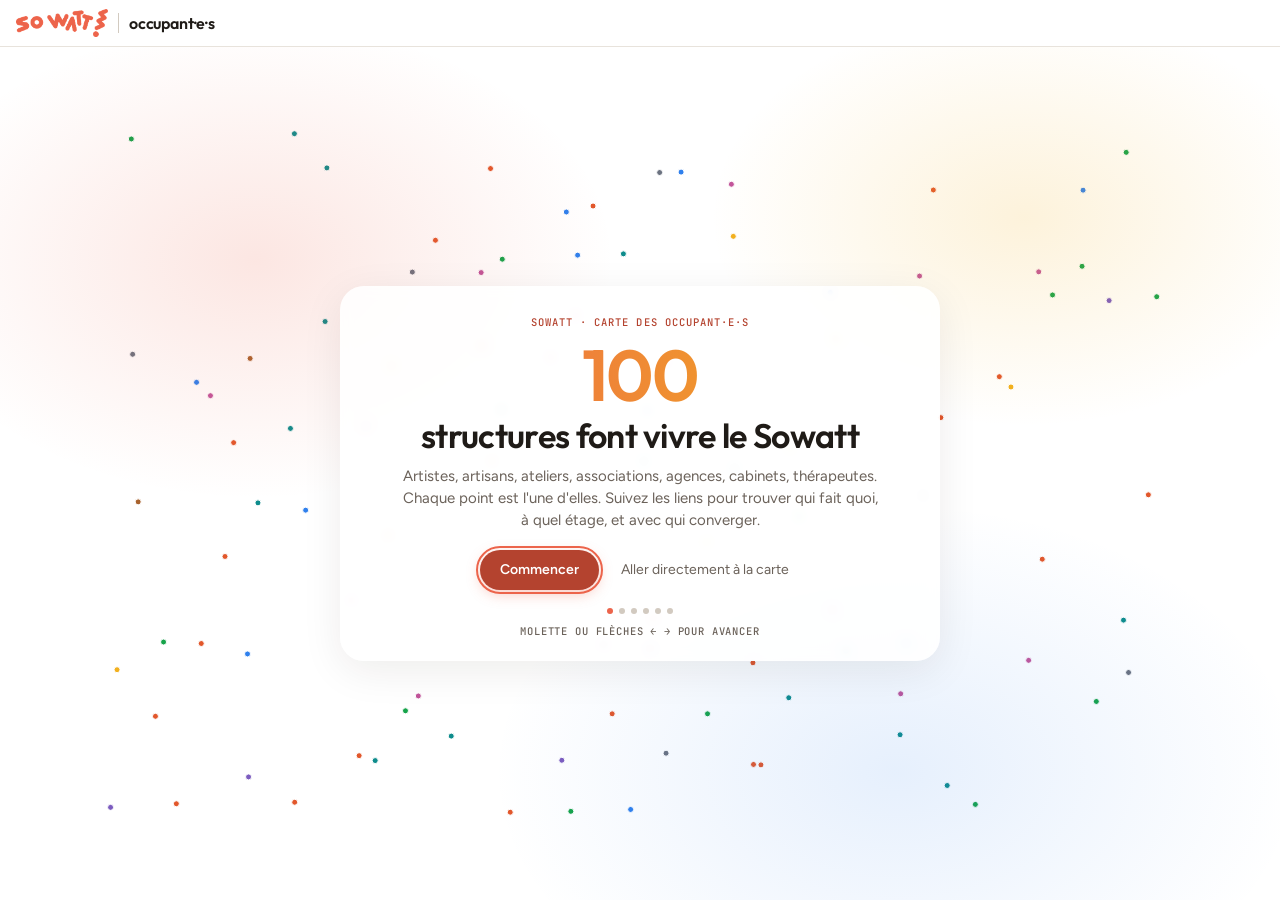
==== docs/index.html @ d5373ad5 "3D : pictos des espaces communs à taille monde, plus petits que les structures (mobile) Co-Authored-" ====
<!doctype html>
<html lang="fr">
<head>
<meta charset="utf-8">
<meta name="viewport" content="width=device-width, initial-scale=1, viewport-fit=cover">
<meta name="description" content="Carte interactive des occupant·e·s du Sowatt, tiers-lieu de Saint-André-lez-Lille : qui est là, où, avec qui, et où converger.">
<meta name="robots" content="noindex">
<link rel="icon" href="[data-uri]" type="image/png">
<link rel="apple-touch-icon" href="[data-uri]">
<meta name="theme-color" content="#EC644B">
<style>html{color-scheme:light}body{margin:0}img{max-width:100%}[hidden]{display:none!important}</style>
<title>Sowatt · carte des occupant·e·s</title>
<meta name="claude:viewport-fit-sides" content="cover">
<link rel="stylesheet" href="https://fonts.googleapis.com/css2?family=Outfit:wght@400;500;600;700&family=Figtree:wght@400;500;600&family=JetBrains+Mono:wght@400;500&display=swap">
<style>
/* Sowatt map — app shell : barre haute / [filtres | canevas | fiche]. Fond blanc, orange Sowatt en accent, une couleur par catégorie. Dérivé du prototype eco-map (Studio CAD). */
:root{
  --bg:#FFFFFF; --surface:#FFFFFF; --surface2:#F5F3EF; --fg:#1F1B17; --muted:#6B625A; --line:#E8E3DC; --line-strong:#D2CAC0;
  --accent:#EC644B; --accent-soft:#FCE9E5; --accent-ink:#B4432F; --dim:#B0A79D;
  --c-ART:#E2572B; --c-ATELIER:#F2B01E; --c-ARTISANAT:#C2559B; --c-ASSO:#16A34A; --c-COM:#2F80ED; --c-SERV:#0E8C8C; --c-BIENETRE:#7C5CBF; --c-BAT:#6B7280; --c-RESTO:#A8622D;
  --font-ui:"Figtree",system-ui,-apple-system,"Segoe UI",sans-serif;
  --font-display:"Outfit","Figtree",system-ui,sans-serif;
  --font-data:"JetBrains Mono",ui-monospace,SFMono-Regular,Menlo,monospace;
  --radius:14px;
}
:root, :root[data-theme="dark"]{ color-scheme:light }
html,body{height:100%}
body{margin:0;background:var(--bg);color:var(--fg);font:14px/1.45 var(--font-ui);display:flex;flex-direction:column;overflow:hidden;touch-action:manipulation}
*{box-sizing:border-box}
button,input,select{font:inherit;color:inherit}
a{color:var(--accent-ink)}
:focus-visible{outline:2px solid var(--accent);outline-offset:2px}

header.top{display:grid;grid-template-columns:1fr auto 1fr;align-items:center;gap:14px;padding-block:9px;
  padding-left:max(16px,env(safe-area-inset-left,0px));padding-right:max(16px,env(safe-area-inset-right,0px));
  border-bottom:1px solid var(--line);background:var(--surface)}
.brand{display:flex;align-items:baseline;gap:10px;min-width:0}
.brand h1{font:600 17px var(--font-display);margin:0;letter-spacing:-.01em;white-space:nowrap;display:flex;align-items:center;gap:8px}
.brand-btn{all:unset;cursor:pointer;font:inherit;color:inherit}
.brand-btn:hover{color:var(--accent)}
.brand-btn{display:inline-flex;align-items:center;gap:10px}
.brand-logo{height:28px;width:auto;display:block}
.brand-sub{font:600 16px var(--font-display);letter-spacing:-.01em;color:var(--fg);padding-left:10px;border-left:1px solid var(--line-strong);line-height:20px}
.brand-btn:hover .brand-sub{color:var(--accent)}
.brand .tag{font:500 10.5px var(--font-data);letter-spacing:.08em;text-transform:uppercase;color:var(--muted);border:1px solid var(--line-strong);border-radius:4px;padding:2px 6px}
.controls{display:flex;align-items:center;gap:8px;margin-left:auto;justify-self:end;min-width:0}
.view-seg{justify-self:center}
.icon-btn{width:34px;height:34px;border-radius:50%;border:0;background:var(--surface2);display:inline-flex;align-items:center;justify-content:center;cursor:pointer;flex:none}
.icon-btn svg{width:16px;height:16px;stroke:var(--fg);fill:none;stroke-width:2}
.search-toggle{display:none}
.search{position:relative}
.pop-anchor{position:relative}
.popover{position:absolute;right:0;top:calc(100% + 8px);width:340px;max-width:calc(100vw - 24px);z-index:20;background:var(--surface);border:1px solid var(--line);border-radius:14px;box-shadow:0 12px 40px rgba(40,25,15,.14);padding:14px;display:grid;gap:12px;font-size:12.5px}
.popover[hidden]{display:none}
.popover p{margin:0 0 6px}
.eyebrow{font:500 10.5px var(--font-data);letter-spacing:.08em;text-transform:uppercase;color:var(--muted);margin-bottom:6px}
.desc.clamp{display:-webkit-box;-webkit-line-clamp:4;-webkit-box-orient:vertical;overflow:hidden}
.readmore{background:none;border:0;color:var(--accent-ink);cursor:pointer;padding:0;font-weight:600;font-size:12.5px;margin:-6px 0 4px}
.legend-pill{position:absolute;left:12px;bottom:12px;background:var(--surface);border:1px solid var(--line-strong);border-radius:999px;padding:6px 12px 6px 9px;font-size:12px;cursor:pointer;display:flex;align-items:center;gap:6px;z-index:3}
.legend-pill .dots{display:inline-flex;gap:2px}
.legend-pill .dots i{width:7px;height:7px;border-radius:50%}
.legend[hidden],.legend-pill[hidden]{display:none}
.legend .lclose{float:right;background:none;border:0;cursor:pointer;color:var(--muted);font-size:16px;line-height:1;padding:0 2px;margin:-2px -4px 0 8px}
.mobile-bar{display:none}
.hint .vsel{display:inline-flex;align-items:center;gap:6px;font-weight:500;order:-1;padding-right:8px;margin-right:2px;border-right:1px solid var(--line)}
.hint select{font:inherit;font-weight:600;color:var(--fg);border:0;background:var(--surface2);border-radius:999px;padding:3px 8px;cursor:pointer}
.hint .crumb.zero{border-color:var(--accent);color:var(--fg)}
.search input{width:230px;max-width:50vw;padding:7px 10px 7px 30px;border:1px solid transparent;border-radius:999px;background:var(--surface2)}
.search svg{position:absolute;left:9px;top:50%;transform:translateY(-50%);width:14px;height:14px;stroke:var(--muted);fill:none;stroke-width:2}
.seg{display:inline-flex;background:var(--surface2);border-radius:999px;padding:3px;gap:2px}
.seg button{background:transparent;border:0;padding:5px 12px;cursor:pointer;color:var(--muted);border-radius:999px;white-space:nowrap}
.seg button[aria-pressed="true"]{background:var(--surface);color:var(--fg);font-weight:600;box-shadow:0 1px 2px rgba(0,0,0,.08)}
.btn{background:var(--surface);border:1px solid var(--line-strong);border-radius:999px;padding:7px 12px;cursor:pointer}
.btn[aria-pressed="true"]{background:var(--accent-soft);border-color:var(--accent)}

main{flex:1;display:grid;grid-template-columns:minmax(320px,40fr) 60fr;min-height:0;position:relative}
.brand{align-items:center}
.burger{all:unset;box-sizing:border-box;position:relative;display:inline-flex;align-items:center;justify-content:center;width:34px;height:34px;border-radius:9px;cursor:pointer;color:var(--fg);flex:none}
.burger:hover,.burger[aria-expanded="true"]{background:var(--surface2)}
.burger:focus-visible{outline:2px solid var(--accent);outline-offset:2px}
.burger svg{width:20px;height:20px;stroke:currentColor;stroke-width:1.8;stroke-linecap:round;fill:none}
.burger .bcnt{position:absolute;top:2px;right:1px;min-width:15px;height:15px;padding:0 3px;box-sizing:border-box;border-radius:8px;background:var(--accent);color:#fff;font:600 9.5px/15px var(--font-data);text-align:center}
@media (min-width:981px){
  aside.detail{grid-column:1;grid-row:1} .canvas{grid-column:2;grid-row:1}
  aside.filters{position:absolute;top:0;bottom:0;left:0;z-index:8;width:min(300px,30vw);box-shadow:12px 0 40px rgba(40,25,15,.16)}
  aside.filters[hidden]{display:none}
  aside.filters .sheet-close{display:inline-flex;position:absolute;top:8px;right:8px}
  aside.filters .status{padding-right:34px}
}
aside{background:var(--surface);min-width:0;overflow:auto}
aside.filters{border-right:1px solid var(--line);padding:12px 14px 20px;padding-left:max(16px,env(safe-area-inset-left,0px))}
.sheet-close{display:none}
aside.detail{border-right:1px solid var(--line);padding:16px 18px}
.canvas{position:relative;min-width:0;min-height:0;background:var(--bg);overflow:hidden}
svg.map{width:100%;height:100%;display:block;cursor:grab;touch-action:none}
svg.map:active{cursor:grabbing}
canvas.gl{position:absolute;inset:0;width:100%;height:100%;display:block;touch-action:none;cursor:grab}
canvas.gl:active{cursor:grabbing}
body:not(.lieu) canvas.gl{display:none}
body.lieu svg.map{visibility:hidden}

.fgroup{border-top:1px solid var(--line);margin:0}
.fgroup:first-child{border-top:0}
.fgroup summary{list-style:none;display:flex;align-items:center;gap:7px;padding:9px 0;cursor:pointer;user-select:none;
  font:500 10.5px var(--font-data);letter-spacing:.08em;text-transform:uppercase;color:var(--muted);border-radius:6px}
.fgroup summary::-webkit-details-marker{display:none}
.fgroup summary:hover{color:var(--fg)}
.fgroup summary .lbl{flex:1;min-width:0;overflow:hidden;text-overflow:ellipsis;white-space:nowrap}
.fgroup summary .cnt{font:600 10px var(--font-data);letter-spacing:0;color:#fff;background:var(--accent);border-radius:999px;min-width:16px;height:16px;padding:0 5px;display:inline-flex;align-items:center;justify-content:center}
.fgroup summary .gclear{background:none;border:0;color:var(--accent-ink);cursor:pointer;padding:0 2px;font:500 11px var(--font-ui);text-transform:none;letter-spacing:0}
.fgroup summary .chev{width:12px;height:12px;flex:none;stroke:currentColor;fill:none;stroke-width:2;stroke-linecap:round;stroke-linejoin:round;transition:transform .15s}
.fgroup[open] summary .chev{transform:rotate(180deg)}
.fgroup[open] summary{color:var(--fg)}
.fgroup .chips{padding:0 0 11px}
.chips{display:flex;flex-wrap:wrap;gap:4px}
.chip{display:inline-flex;align-items:center;gap:6px;border:0;background:var(--surface2);border-radius:999px;padding:4px 9px 4px 8px;cursor:pointer;font-size:12px;line-height:1.25;color:var(--fg);max-width:100%;text-align:left}
.chip:hover{background:color-mix(in srgb,var(--surface2) 55%,var(--line))}
.chip .n{font:500 10.5px var(--font-data);color:var(--muted)}
.chip .sw{width:9px;height:9px;border-radius:50%;flex:none}
.chip[aria-pressed="true"]{background:var(--accent-soft);color:var(--accent-ink);box-shadow:inset 0 0 0 1px color-mix(in srgb,var(--accent) 45%,transparent);font-weight:600}
.chip[aria-pressed="true"] .n{color:var(--accent-ink);opacity:.75}
.chip.more{background:transparent;color:var(--accent-ink);font-weight:600;padding-left:6px;box-shadow:inset 0 0 0 1px var(--line)}
.status{font:500 11.5px var(--font-data);color:var(--muted);margin-bottom:6px;display:flex;justify-content:space-between;align-items:center;gap:8px;min-height:26px}
.status b{color:var(--fg)}
.status:not(.filtered) .st-shown{display:none}
.status.filtered .st-suffix{display:none}
.status:not(.filtered) #countAll{color:var(--fg);font-weight:600}
.status .reset{display:none;background:none;border:0;color:var(--accent-ink);cursor:pointer;padding:3px 8px;border-radius:999px;font:600 12px var(--font-ui)}
.status.filtered .reset{display:inline-block}

.legend{position:absolute;left:12px;bottom:12px;background:var(--surface);border:1px solid var(--line);border-radius:var(--radius);padding:10px 12px;font-size:12px;max-width:270px;z-index:3}
.legend h4{margin:0 0 6px;font:500 10.5px var(--font-data);letter-spacing:.08em;text-transform:uppercase;color:var(--muted)}
.legend ul{list-style:none;margin:0;padding:0;display:grid;gap:3px}
.legend li{display:flex;align-items:center;gap:7px}
.legend .sw{width:10px;height:10px;border-radius:50%}
.legend p{margin:8px 0 0;color:var(--muted);font-size:11.5px}
.hint{position:absolute;top:12px;left:12px;right:12px;display:flex;gap:8px;align-items:center;flex-wrap:wrap;pointer-events:none;z-index:3}
.hint .crumb{pointer-events:auto;background:var(--surface);border:1px solid var(--line);border-radius:8px;padding:6px 10px;font-size:12.5px;display:flex;gap:6px 8px;align-items:center;flex-wrap:wrap}
.hint .crumb button{background:none;border:0;color:var(--accent-ink);cursor:pointer;padding:0;font-weight:600}
.hint .crumb button[aria-pressed="true"]{text-decoration:underline;text-underline-offset:3px}
.zoomctl{position:absolute;right:12px;bottom:12px;display:flex;flex-direction:column;gap:4px;z-index:3}
.zoomctl button{width:32px;height:32px;border:1px solid var(--line-strong);background:var(--surface);border-radius:8px;cursor:pointer;font-size:16px;line-height:1}
.tooltip{position:absolute;pointer-events:none;background:var(--fg);color:var(--bg);padding:5px 9px;border-radius:6px;font-size:12px;white-space:nowrap;transform:translate(-50%,calc(-100% - 10px));opacity:0;transition:opacity .1s;z-index:4}
.tooltip .sub{opacity:.7;font-size:11px}
.tooltip .row{display:flex;align-items:center;gap:6px}

/* marques SVG */
.node,.link,.group-circle{vector-effect:non-scaling-stroke}
.group-circle{fill:var(--surface2);stroke:var(--surface2);stroke-width:1.2;cursor:pointer;transition:stroke .15s}
.group-circle:hover,.group-circle.focus{stroke:var(--accent);stroke-width:1.8}
.group-circle.conv{fill:var(--surface);stroke:var(--line-strong)}
.group-circle.fam{fill:var(--surface2);stroke:var(--surface2)}
.group-label{font:600 13px var(--font-display);fill:var(--fg);text-anchor:middle;pointer-events:none;paint-order:stroke;stroke:var(--bg);stroke-width:4px;stroke-linejoin:round}
.group-label.conv{font:500 10px var(--font-ui);fill:var(--muted)}
.group-label tspan.n{font:500 11px var(--font-data);fill:var(--muted)}
.nback{fill:#fff;pointer-events:none}
.nlogo{clip-path:circle(50%);cursor:pointer}
.halo{fill:none;stroke:var(--accent);stroke-width:1.5;opacity:.7;pointer-events:none;vector-effect:non-scaling-stroke}
@keyframes bloom{from{r:calc(4px * var(--ik,1));opacity:.9}to{r:calc(22px * var(--ik,1));opacity:0}}
.halo.pulse{animation:bloom 1.8s ease-out infinite}
@media (prefers-reduced-motion: reduce){ .halo.pulse{animation:none;opacity:.5} }
.node{stroke:var(--surface);stroke-width:1;cursor:pointer;transition:opacity .2s}
.node.off{opacity:.12}
.node.sel{stroke:var(--fg);stroke-width:2}
.acu-ring{fill:none;stroke:var(--accent);stroke-width:1.2;stroke-dasharray:2 2;pointer-events:none;vector-effect:non-scaling-stroke;opacity:.9}
.node-label{font:500 10px var(--font-ui);fill:var(--fg);pointer-events:none;paint-order:stroke;stroke:var(--bg);stroke-width:3px;stroke-linejoin:round}
.link{stroke:var(--accent);fill:none;stroke-linecap:round;opacity:.55}
.link.aff{stroke:var(--dim);stroke-dasharray:3 4;opacity:.5}
.link.decl{stroke:var(--fg);opacity:.6}

/* fiche */
.detail .empty{color:var(--muted)}
.detail .empty h2{font-size:15px;margin:0 0 8px;color:var(--fg)}
.detail .empty ol{padding-left:18px;margin:8px 0;display:grid;gap:6px}
.detail h2{font:600 17px/1.25 var(--font-display);margin:0 0 8px;text-wrap:balance}
.pill{display:inline-flex;align-items:center;gap:6px;font-size:12px;border-radius:999px;padding:3px 9px;background:var(--surface2)}
.pill .sw{width:9px;height:9px;border-radius:50%}
.pill.acu{background:var(--accent-soft);color:var(--accent-ink);font-weight:600}
.meta{display:grid;gap:12px;margin:14px 0}
.meta dt{font:500 10.5px var(--font-data);letter-spacing:.08em;text-transform:uppercase;color:var(--muted);margin-bottom:4px}
.meta dd{margin:0}
.desc{color:var(--fg);font-size:13.5px;max-width:62ch}
.rel{list-style:none;padding:0;margin:0;display:grid;gap:4px}
.rel li{min-width:0}
.rel li button{width:100%;min-width:0;text-align:left;background:transparent;border:1px solid var(--line);border-radius:8px;padding:7px 9px;cursor:pointer;display:flex;gap:8px;align-items:center}
.rel li button:hover{border-color:var(--accent)}
.rel li button .nm{min-width:0;overflow:hidden;text-overflow:ellipsis;white-space:nowrap}
.rel .why{margin-left:auto;font:500 10.5px var(--font-data);color:var(--muted);white-space:nowrap}
.rel.aff li button{opacity:.75}
.close{float:right;background:none;border:0;cursor:pointer;color:var(--muted);font-size:18px;line-height:1;padding:2px 6px}
.dhead .dhead-row{display:flex;gap:14px;align-items:flex-start;margin-top:4px}
.dhead h2{margin-top:8px}
.dhead .dhead-title{margin:4px 0 10px}
.btn-lieu{display:inline-flex;align-items:center;gap:6px;background:var(--accent-ink);color:#fff;border-color:transparent;font-weight:600;font-size:12.5px;padding:7px 13px;vertical-align:middle}
.btn-lieu:hover{filter:brightness(1.08)}
.dhead .btn-lieu{margin:0 0 6px}
body.lieu .btn-lieu{background:var(--surface);color:var(--fg);border-color:var(--line-strong)}
.lg{width:28px;height:28px;border-radius:7px;object-fit:contain;background:#fff;border:1px solid var(--line);flex:none;padding:2px;box-sizing:border-box}
.lg-dot{width:28px;height:28px;border-radius:7px;border:0;padding:0;opacity:.85}
.lg-ico{display:inline-flex;align-items:center;justify-content:center;font-size:17px;background:var(--surface2);border-color:transparent}
.lg.big.lg-ico{font-size:34px}
.lnk{background:none;border:0;padding:0;color:var(--accent-ink);font-weight:600;cursor:pointer;font-size:inherit}
.lg.big{width:64px;height:64px;border-radius:14px;padding:5px}
.lg.tip{width:22px;height:22px;border-radius:5px;padding:1px;vertical-align:middle;margin-right:6px}
.rel li button .lg{width:24px;height:24px;border-radius:6px}
.ksec{margin-top:16px}
.ksec dt{font:500 10.5px var(--font-data);letter-spacing:.08em;text-transform:uppercase;color:var(--muted);margin-bottom:6px}
.ksec dt .n{font-weight:400;text-transform:none;letter-spacing:0}
.kempty{font-size:12px;color:var(--muted);border:1px dashed var(--line-strong);border-radius:8px;padding:8px 10px;margin:0}
.reslist{list-style:none;margin:0;padding:0;display:grid;gap:8px}
.rescard{border:1px solid var(--line);border-left:3px solid var(--accent);border-radius:10px;padding:9px 11px;background:var(--surface)}
.rescard .rt{display:flex;gap:6px;align-items:center;font:500 10.5px var(--font-data);letter-spacing:.06em;text-transform:uppercase;color:var(--muted)}
.rescard .ri{color:var(--accent);font-size:12px}
.rescard .rtitle{font-weight:600;font-size:13px;margin:3px 0 4px;cursor:pointer;line-height:1.3}
.rescard .rtitle:hover{color:var(--accent-ink)}
.rescard .rsum{margin:0 0 8px;font-size:12.5px;color:var(--fg)}
.rescard .rpot{margin:0 0 8px;font-size:12.5px;color:var(--fg);background:var(--accent-soft);border-radius:8px;padding:7px 9px}
.rescard .rpot b{color:var(--accent-ink)}
.rescard .rorgs{display:flex;flex-wrap:wrap;gap:4px}
.rescard .rorgs .chip{font-size:11.5px;padding:2px 8px 2px 3px}
.rescard .rorgs .chip .lg{width:18px;height:18px;border-radius:4px;margin-right:4px;padding:1px}
.contact{font-size:12.5px;display:grid;gap:3px;margin:8px 0 0}
.contact a{word-break:break-all}
.rescard .rstep{margin:0 0 8px;font-size:12.5px;color:var(--fg);border-left:3px solid var(--accent);padding:2px 0 2px 9px}
.rescard .rstep b{color:var(--accent-ink)}
.rescard .rev{margin:0 0 8px;font-size:11.5px;color:var(--muted)}
.offer{margin:10px 0 0;font-size:13px}
.offer dt{font:500 10.5px var(--font-data);letter-spacing:.08em;text-transform:uppercase;color:var(--muted);margin:0 0 4px}
.offer p{margin:0 0 4px;max-width:62ch}
.offer .fmt{font-size:12.5px;color:var(--muted)}
ul.agenda{list-style:none;margin:0;padding:0;display:grid;gap:6px}
ul.agenda li{display:grid;grid-template-columns:minmax(64px,auto) 1fr;gap:10px;font-size:12.5px;align-items:baseline}
ul.agenda .adate{font:500 11.5px var(--font-data);color:var(--accent-ink);white-space:nowrap}
ul.agenda .al{color:var(--muted)}
ul.agenda .aorg{background:none;border:0;padding:0;color:var(--accent-ink);cursor:pointer;font:inherit;text-decoration:underline;text-underline-offset:2px}
.contact .soc a{text-transform:capitalize}
.alerte{font-size:11.5px;color:var(--muted);border:1px dashed var(--line,#ccc);border-radius:8px;padding:6px 9px;margin:10px 0 0}

.acu-note{font-size:12.5px;background:var(--accent-soft);border-radius:8px;padding:8px 10px;margin:8px 0}
.acu-list li button .rank{font:600 11px var(--font-data);color:var(--accent-ink);min-width:18px}
.toggle-filters{display:none}
.floorbar{display:flex;gap:4px;flex-wrap:wrap}

@media (max-width:980px){
  .burger{display:none}
  header.top{display:flex;gap:8px;flex-wrap:nowrap}
  .brand{flex:1;min-width:0}
  .brand .tag{display:none}
  .controls{flex:none}
  .search-toggle{display:inline-flex}
  .search{width:0;overflow:hidden;transition:width .2s}
  .search input{width:100%;max-width:none;padding-left:30px}
  header.top.search-open .search{width:auto;flex:1;min-width:0}
  header.top.search-open .brand{display:none}
  header.top.search-open .controls{flex:1;min-width:0;display:flex;align-items:center;gap:8px}
  header.top.search-open .help-btn, header.top.search-open .pop-anchor{display:none}
  header.top.search-open .search-toggle{order:2;width:auto;padding:0 10px;border-radius:999px;font-size:13px;font-weight:600;color:var(--accent-ink)}
  header.top.search-open .search-toggle svg{display:none}
  header.top.search-open .search-toggle::after{content:'Fermer'}
  .mobile-bar{display:flex;position:absolute;left:12px;right:12px;bottom:max(12px,env(safe-area-inset-bottom,0px));gap:8px;align-items:center;justify-content:center;z-index:5;pointer-events:none}
  .mobile-bar>*{pointer-events:auto}
  .mobile-bar .toggle-filters{box-shadow:0 4px 14px rgba(40,25,15,.12);background:var(--surface);flex:none}
  .mobile-bar .toggle-infos{display:inline-flex;align-items:center;gap:5px;box-shadow:0 4px 14px rgba(40,25,15,.12);background:var(--surface);flex:none;padding:7px 10px}
  .mobile-bar .toggle-infos svg{width:15px;height:15px;stroke:currentColor;stroke-width:1.8;stroke-linecap:round;fill:none}
  .mobile-bar .toggle-infos[aria-pressed="true"]{background:var(--accent-soft);border-color:var(--accent)}
  .mobile-bar .seg{min-width:0;overflow-x:auto;scrollbar-width:none}
  .hint .crumb .sub{display:none}
  .mobile-bar .seg{box-shadow:0 4px 14px rgba(40,25,15,.12);background:var(--surface);border:1px solid var(--line)}
  .zoomctl{bottom:calc(max(12px,env(safe-area-inset-bottom,0px)) + 48px)}
  main{grid-template-columns:1fr;grid-template-rows:1fr}
  aside.filters{position:absolute;top:0;bottom:0;left:0;z-index:6;width:min(320px,88vw);border-right:1px solid var(--line);box-shadow:12px 0 40px rgba(40,25,15,.14);padding-top:10px;padding-right:14px;grid-row:1/-1}
  aside.filters[hidden]{display:none}
  .toggle-filters{display:inline-block}
  .sheet-close{display:flex;position:absolute;top:8px;right:8px;width:30px;height:30px;align-items:center;justify-content:center;z-index:2;background:var(--surface2);border:0;border-radius:50%;cursor:pointer;color:var(--muted);font-size:18px;line-height:1}
  .filters .status{padding-right:36px}
  aside.detail{position:absolute;left:0;right:0;bottom:0;z-index:7;max-height:60vh;overflow:auto;border-left:0;border-top:1px solid var(--line);border-radius:18px 18px 0 0;box-shadow:0 -10px 40px rgba(40,25,15,.14);padding:22px 16px 20px;padding-bottom:max(20px,env(safe-area-inset-bottom,0px))}
  aside.detail::before{content:"";position:sticky;top:-22px;display:block;width:36px;height:4px;border-radius:2px;background:var(--line-strong);margin:-12px auto 10px}
  aside.detail[hidden]{display:none}
  aside.detail .close{display:none}
  body.detail-full aside.detail{top:0;max-height:none;padding-top:0;border-radius:0;border-top:0;box-shadow:none}
  body.detail-full main::after{content:"";position:absolute;inset:0;background:var(--bg);z-index:6}
  body.detail-full aside.detail::before{display:none}
  body.detail-full #closeDetailSheet{position:fixed;top:calc(var(--header-h,58px) + 8px);right:12px;z-index:9;width:36px;height:36px;box-shadow:0 2px 8px rgba(40,25,15,.12)}
  body.detail-full aside.detail:has(.dhead) #closeDetailSheet{display:none}
  body:has(header.top.search-open) #closeDetailSheet{display:none}
  body.detail-full aside.detail .home{padding-top:6px}
  body.detail-full aside.detail .dhead{position:sticky;top:0;z-index:4;background:var(--surface);margin:0 -16px 10px;padding:14px 16px 10px;border-bottom:1px solid var(--line)}
  body.detail-full aside.detail .dhead .close{display:flex;position:absolute;top:10px;right:12px;width:36px;height:36px;align-items:center;justify-content:center;background:var(--surface2);border-radius:50%;font-size:20px;padding:0;margin:0;float:none}
  body.detail-full aside.detail .dhead .dhead-row{padding-right:44px;margin-top:0}
  body.detail-full aside.detail .dhead .dhead-title{padding-right:44px}
  body.detail-full aside.detail .profile-bar{margin-top:12px}
  body.detail-open .mobile-bar{z-index:8}
  body.detail-open .zoomctl{display:none}
  aside.detail{padding-bottom:calc(max(12px,env(safe-area-inset-bottom,0px)) + 60px)!important}
  .legend,.legend-pill{display:none}
  .popover{position:fixed;right:12px;left:12px;top:56px;width:auto}
  .mobile-bar .seg button{padding:6px 9px;font-size:12.5px}
}
@media (max-width:400px){ .mobile-bar .toggle-infos span{display:none} .mobile-bar .toggle-infos{padding:7px 9px} .mobile-bar .toggle-filters{padding:7px 10px} .mobile-bar .seg button{padding:6px 7px;font-size:12px} }

/* ---------- annuaire en accordéon (mobile, remplace les grappes) ---------- */
.dirlist{--dl-top:62px;position:absolute;left:0;right:0;bottom:0;top:var(--dl-top);z-index:2;overflow:auto;-webkit-overflow-scrolling:touch;padding:4px 12px calc(max(12px,env(safe-area-inset-bottom,0px)) + 64px);background:var(--bg);overscroll-behavior:contain;scroll-padding-top:8px}
body.detail-open .dirlist{scroll-padding-bottom:62vh}
.dirlist .dsec{position:sticky;top:0;z-index:2;display:flex;align-items:center;gap:8px;margin:14px 0 8px;padding:6px 4px;background:var(--bg);font-weight:600;font-size:14px}
.dirlist .dsec:first-of-type{margin-top:4px}
.dirlist .dsec .ico{font-size:16px}
.dirlist .dsec .cnt{margin-left:auto;font:500 11.5px var(--font-data);color:var(--muted)}
.dirlist[hidden]{display:none}
.dirlist .dsum{font-size:12px;color:var(--muted);margin:0 2px 10px}
.dirlist .dsum b{color:var(--fg);font-weight:600}
.dgrp{border:1px solid var(--line);border-radius:12px;background:var(--surface);margin-bottom:8px;scroll-margin-top:8px}
.dirlist.has-sec .dgrp{scroll-margin-top:50px}
.dgrp summary{list-style:none;display:flex;align-items:center;gap:10px;padding:11px 12px;cursor:pointer;min-height:44px;box-sizing:border-box;font-weight:600;font-size:14.5px;border-radius:12px;background:var(--surface)}
.dgrp[open] > summary{position:sticky;top:0;z-index:1;}
.dirlist.has-sec .dgrp[open] > summary{top:42px}
.dgrp[open] > summary{border-radius:12px 12px 0 0;box-shadow:0 6px 12px -8px rgba(40,25,15,.25)}
.dgrp summary::-webkit-details-marker{display:none}
.dgrp summary .sw{width:14px;height:14px;border-radius:50%;flex:none;background:var(--line-strong)}
.dgrp summary .ico{font-size:16px;flex:none;width:18px;text-align:center}
.dgrp summary .nm{flex:1;min-width:0;overflow:hidden;text-overflow:ellipsis;white-space:nowrap}
.dgrp summary .cnt{font:500 11.5px var(--font-data);color:var(--muted);flex:none;padding:3px 2px}
.dgrp summary .chev{flex:none;width:16px;height:16px;stroke:var(--muted);fill:none;stroke-width:2;stroke-linecap:round;stroke-linejoin:round;transition:transform .2s}
.dgrp[open] > summary .chev{transform:rotate(180deg)}
.dgrp:not([open]) > summary .chev{transform:none}
.dgrp[open] > summary{border-bottom:1px solid var(--line)}
.dgrp .rel{padding:8px 8px 10px;gap:4px}
.dgrp .rel li button{border:0;background:transparent;padding:8px 6px;min-height:44px;border-radius:10px}
.dgrp .rel li button:active{background:var(--surface2)}
.dgrp .rel li button[aria-current="true"]{background:var(--accent-soft)}
.dgrp .rel .why{font-size:11px;max-width:34%;overflow:hidden;text-overflow:ellipsis}
.dgrp .rel li button .nm{flex:1}
.dgrp .dsub{margin:0 8px 8px;border:1px solid var(--line);border-radius:10px;background:var(--bg)}
.dgrp .dsub summary{min-height:40px;padding:9px 10px;font-size:13.5px;font-weight:500}
.dgrp .dsub[open] > summary{border-bottom:1px solid var(--line)}
.dgrp .dsub .rel{padding:6px 6px 8px}
.dirlist .dempty{color:var(--muted);text-align:center;padding:40px 12px;font-size:13.5px}
.dirlist .dempty button{display:inline-block;margin-top:12px;background:var(--surface);border:1px solid var(--line-strong);border-radius:999px;padding:9px 16px;color:var(--fg);font-weight:600;cursor:pointer;min-height:40px}
.dirlist .dsum button{background:none;border:0;padding:0;color:var(--accent-ink);font-weight:600;cursor:pointer;text-decoration:underline;font-size:inherit}
body.listmode svg.map{visibility:hidden}
body.listmode .zoomctl, body.listmode .legend, body.listmode .legend-pill{display:none!important}

/* ---------- onboarding ---------- */
body.onboarding header.top .controls, body.onboarding #viewSeg, body.onboarding aside, body.onboarding .legend, body.onboarding .legend-pill, body.onboarding .hint, body.onboarding .zoomctl, body.onboarding .mobile-bar{display:none!important}
body.onboarding main{grid-template-columns:1fr} body.onboarding .canvas{grid-column:1} body.onboarding .burger{display:none}
body.onboarding svg.map{pointer-events:none}
body.onboarding .node-label{display:none!important}
.canvas::before{content:"";position:absolute;inset:0;pointer-events:none;opacity:0;transition:opacity .6s;
  background:radial-gradient(40% 40% at 20% 25%,color-mix(in srgb,var(--accent) 16%,transparent),transparent 70%),
             radial-gradient(35% 35% at 80% 20%,color-mix(in srgb,var(--c-ATELIER) 16%,transparent),transparent 70%),
             radial-gradient(45% 45% at 70% 85%,color-mix(in srgb,var(--c-COM) 12%,transparent),transparent 70%)}
body.onboarding .canvas::before{opacity:1}
.onb{position:absolute;inset:0;display:flex;flex-direction:column;align-items:center;justify-content:center;text-align:center;z-index:8;
  padding-left:max(16px,env(safe-area-inset-left,0px));padding-right:max(16px,env(safe-area-inset-right,0px));padding-block:24px;pointer-events:none}
.onb[hidden]{display:none}
.onb .card{pointer-events:auto;max-width:600px;width:100%;max-height:100%;overflow:auto;box-sizing:border-box;background:color-mix(in srgb,var(--surface) 88%,transparent);backdrop-filter:blur(6px);border:1px solid transparent;border-radius:24px;padding:28px 28px 22px;box-shadow:0 10px 40px rgba(40,25,15,.08)}
.onb .step{font:500 10.5px var(--font-data);letter-spacing:.1em;text-transform:uppercase;color:var(--accent-ink);margin-bottom:10px}
.onb h2{font:600 clamp(24px,4vw,34px)/1.1 var(--font-display);margin:0 0 12px;letter-spacing:-.02em;text-wrap:balance}
.onb p{color:var(--muted);margin:0 auto 18px;max-width:48ch;font-size:15px}
.onb .choices{display:flex;flex-wrap:wrap;gap:7px;justify-content:center;margin-bottom:18px;max-height:34vh;overflow:auto;padding:2px}
/* ombres de défilement : apparaissent seulement quand il reste du contenu au-dessus / en dessous */
.onb .choices{--sbg:color-mix(in srgb,var(--surface) 88%,transparent);padding:8px 2px;background:linear-gradient(var(--sbg) 30%,transparent) center top,linear-gradient(transparent,var(--sbg) 70%) center bottom,radial-gradient(farthest-side at 50% 0,rgba(40,25,15,.22),transparent) center top,radial-gradient(farthest-side at 50% 100%,rgba(40,25,15,.22),transparent) center bottom;background-repeat:no-repeat;background-size:100% 28px,100% 28px,100% 12px,100% 12px;background-attachment:local,local,scroll,scroll}
.onb .chip{font-size:13px;padding:6px 12px}
.onb .choices-lab{width:100%;font:500 10.5px var(--font-data);letter-spacing:.08em;text-transform:uppercase;color:var(--muted);margin:8px 0 2px;text-align:left}
.onb .choices-lab:first-child{margin-top:0}
.onb .chip .n{font:500 11px var(--font-data);color:var(--muted);margin-left:2px}
.onb .chip .lg{width:18px;height:18px;border-radius:4px;padding:1px}
.onb .nav{display:flex;gap:10px;justify-content:center;align-items:center;flex-wrap:wrap}
.onb .primary{background:var(--accent-ink);color:#fff;border:0;border-radius:999px;padding:10px 20px;font-weight:600;cursor:pointer;box-shadow:0 4px 14px color-mix(in srgb,var(--accent) 35%,transparent)}
.onb .primary:disabled{opacity:.45;cursor:default;box-shadow:none}
.onb .ghost{background:none;border:0;color:var(--muted);cursor:pointer;padding:10px 12px}
.onb .dots{display:flex;gap:6px;justify-content:center;margin-top:18px}
.onb .dots i{width:6px;height:6px;border-radius:50%;background:var(--line-strong)}
.onb .dots i.on{background:var(--accent)}
.onb .kbd{margin-top:10px;font:500 10.5px var(--font-data);letter-spacing:.08em;text-transform:uppercase;color:var(--muted)}
.onb .big{font:600 clamp(44px,8vw,72px)/1 var(--font-display);letter-spacing:-.03em;margin:0 0 6px;background:linear-gradient(90deg,var(--accent),var(--c-ATELIER));-webkit-background-clip:text;background-clip:text;color:transparent}
.onb .mesearch{width:min(100%,360px);padding:8px 12px;border:1px solid var(--line-strong);border-radius:999px;margin:0 0 10px;background:var(--surface)}
.profile-bar{display:flex;gap:8px;align-items:center;flex-wrap:wrap;border:1px solid var(--line);border-radius:10px;padding:8px 10px;margin-bottom:12px;background:var(--accent-soft)}
.profile-bar b{font-size:12.5px}
.profile-bar button{background:none;border:0;color:var(--accent-ink);cursor:pointer;padding:0;font-weight:600;font-size:12.5px}
.foryou h3{font:500 10.5px var(--font-data);letter-spacing:.08em;text-transform:uppercase;color:var(--muted);margin:16px 0 6px}
.pop-sec .pop-summary{font-size:13px;line-height:1.4;margin-bottom:10px}
.pop-actions{display:flex;flex-wrap:wrap;gap:6px}
.pop-actions .btn{padding:5px 11px;font-size:12.5px}
.popover details summary{cursor:pointer;font:500 10.5px var(--font-data);letter-spacing:.08em;text-transform:uppercase;color:var(--muted)}
.btn.has-profile{background:var(--accent-soft);border-color:var(--accent)}
@media (max-width:980px){ body.onboarding svg.map{visibility:hidden} .onb{justify-content:flex-start;padding-block:12px;box-sizing:border-box;background:var(--bg)} .onb .card{max-width:none;height:100%;max-height:none;border-radius:0;background:transparent;backdrop-filter:none;box-shadow:none;border:0;padding:12px 6px 8px;display:flex;flex-direction:column;justify-content:center} .onb .choices{--sbg:var(--bg);max-height:40vh} }
@media (max-height:500px){ .onb{padding-block:8px} .onb .card{padding:14px 18px 12px;border-radius:16px} .onb h2{font-size:22px;margin-bottom:6px} .onb p{font-size:13.5px;margin-bottom:10px} .onb .big{font-size:38px} .onb .choices{max-height:none;margin-bottom:10px} .onb .nav{position:sticky;bottom:-12px;padding:8px 0;background:color-mix(in srgb,var(--surface) 94%,transparent)} .onb .dots{margin-top:10px} .onb .kbd{display:none} }
/* ---- tactile : cibles d'au moins ~36-44 px ---- */
@media (pointer:coarse){
  .onb .chip{min-height:38px;padding:8px 14px}
  .onb .primary{min-height:44px;padding:12px 24px}
  .onb .ghost{min-height:44px}
  aside.filters .chip{min-height:34px;padding:6px 11px}
  .hint .crumb{padding:2px 6px;flex-wrap:nowrap;overflow-x:auto;max-width:100%;scrollbar-width:none}
  .hint .crumb button{min-height:34px;padding:0 5px;white-space:nowrap;flex:none}
  .floorbar{flex-wrap:nowrap;align-items:center;gap:0;flex:none;color:var(--dim)}
  .hint .crumb .floorbar button{padding:0 6px}
  .profile-bar button{min-height:36px;padding:0 6px}
  .sheet-close{width:40px!important;height:40px!important}
  .status .reset{min-height:36px;padding:0 6px}
  .rescard .rorgs .chip{min-height:30px;padding:4px 10px 4px 4px}
  .rel button{min-height:40px}
  .meta .chip, #goRoom{min-height:34px;padding:6px 11px}
  .mobile-bar .seg button{min-height:40px}
  .mobile-bar .toggle-filters{min-height:40px}
  .mobile-bar .toggle-infos{min-height:40px}
  input,select,textarea{font-size:16px}
  .onb .step, .onb .kbd, .ksec dt, .meta dt, .offer dt{font-size:11.5px}
}
@media (max-width:980px){ .hint .crumb .sub{display:none} }
@media (prefers-reduced-motion: reduce){ *{transition:none!important} }

/* ---------- Panneau gauche : hiérarchie visuelle (25/10) ---------- */
aside.detail{font-size:14.5px;line-height:1.5}
@media (min-width:981px){ aside.detail{padding:22px 26px 28px} }
.detail h2{font:600 24px/1.2 var(--font-display);letter-spacing:-.015em}
.ksec{margin-top:26px}
.ksec dt,.meta dt,.offer dt,.foryou h3{font:600 16px/1.3 var(--font-display);letter-spacing:-.005em;text-transform:none;color:var(--fg);margin:0 0 10px}
.ksec dt .n{font:500 13px var(--font-body,inherit);color:var(--muted)}
.meta{gap:18px!important}
.offer p{font-size:14.5px}
.rel{gap:6px}
.rel li button{padding:10px 12px;border-radius:12px;font-size:14.5px;gap:12px}
.rel li button .lg{width:32px;height:32px;border-radius:8px}
.rel .why{font:500 12.5px inherit;font-family:inherit;color:var(--muted)}
.rescard{padding:14px 16px;border-radius:14px}
.rescard .rt{font:500 12.5px inherit;font-family:inherit;letter-spacing:0;text-transform:none}
.rescard .rtitle{font:600 16px/1.3 var(--font-display)}
.rescard .rsum,.rescard .rpot,.rescard .rstep{font-size:13.5px}
.chip{font-size:13px}
.home{display:flex;flex-direction:column;gap:34px}
.home .hero h2{font:600 28px/1.12 var(--font-display);letter-spacing:-.025em;margin:0 0 10px;text-wrap:balance}
.home .hero p{margin:0;color:var(--muted);font-size:15px;max-width:52ch}
.hero-a{display:flex;gap:10px;flex-wrap:wrap;margin-top:16px}
.btn-p{background:var(--accent-ink);color:#fff;border:0;border-radius:999px;padding:10px 18px;font:600 14px var(--font-display);cursor:pointer}
.btn-p:hover{background:#963726}
.btn-g{background:var(--surface2);color:var(--fg);border:0;border-radius:999px;padding:10px 16px;font:500 14px inherit;font-family:inherit;cursor:pointer}
.sec{display:flex;flex-direction:column}
.sec-h{margin-bottom:14px;padding-bottom:10px;border-bottom:2px solid var(--fg)}
.sec-h h3{font:650 21px/1.15 var(--font-display);letter-spacing:-.02em;margin:0}
.sec-h p{margin:4px 0 0;color:var(--muted);font-size:13.5px}
.evlist>.xtra,.ecogrid>.xtra{display:none}.evlist.open>.xtra{display:block}.ecogrid.open>.xtra{display:flex}
.evc.static{cursor:default}.evc.static:hover{border-color:var(--line)}
.more-btn{align-self:flex-start;margin-top:12px;background:none;border:0;padding:6px 0;color:var(--accent-ink);font:600 14px var(--font-display);cursor:pointer;text-decoration:underline;text-underline-offset:4px}
/* événements */
.evlist{display:grid;gap:10px}
.evc{all:unset;box-sizing:border-box;width:100%;display:grid;grid-template-columns:68px 1fr;gap:14px;align-items:stretch;cursor:pointer;background:var(--surface);border:1px solid var(--line);border-radius:14px;padding:10px;transition:border-color .15s}
.evc:hover,.evc:focus-visible{border-color:var(--accent)}
.evc:focus-visible{outline:2px solid var(--accent);outline-offset:2px}
.evd{display:flex;flex-direction:column;align-items:center;justify-content:center;background:var(--accent-soft);border-radius:10px;padding:8px 4px;color:var(--accent-ink);text-align:center}
.evd b{font:650 26px/1 var(--font-display);letter-spacing:-.02em}
.evd small{font-size:12.5px;font-weight:600;margin-top:3px}
.evd i{font-style:normal;font-size:11.5px;margin-top:3px;font-weight:600}
.evb{display:flex;flex-direction:column;gap:5px;min-width:0;padding:2px 0}
.evt{font:600 15px/1.3 var(--font-display);color:var(--fg)}
.evo{display:flex;align-items:center;gap:7px;font-size:13px;color:var(--muted);min-width:0}
.evo span{overflow:hidden;text-overflow:ellipsis;white-space:nowrap}
.evo .lg{width:20px;height:20px;border-radius:5px;flex:none}
.evl{align-self:flex-start;font-size:12px;color:var(--muted);background:var(--surface2);border-radius:999px;padding:2px 9px}
.evl.here{background:var(--accent-ink);color:#fff;font-weight:600}
/* écosystème */
.ecogrid{display:grid;grid-template-columns:repeat(auto-fill,minmax(220px,1fr));gap:12px}
.ecogrid>div{display:flex}
.eco{all:unset;box-sizing:border-box;width:100%;display:flex;flex-direction:column;gap:8px;cursor:pointer;background:var(--surface2);border-radius:16px;padding:16px 16px 14px;border-top:4px solid var(--accent)}
.eco:hover{background:var(--accent-soft)}
.eco:focus-visible{outline:2px solid var(--accent);outline-offset:2px}
.eco-t{font:650 17px/1.2 var(--font-display);letter-spacing:-.01em;color:var(--fg)}
.eco-s{font-size:13.5px;color:var(--fg);opacity:.8;display:-webkit-box;-webkit-line-clamp:3;-webkit-box-orient:vertical;overflow:hidden}
.eco-f{margin-top:auto;display:flex;align-items:center;justify-content:space-between;gap:8px;padding-top:6px}
.eco-n{font-size:12.5px;color:var(--muted);white-space:nowrap}
.stack{display:flex;align-items:center}
.stack .lg{width:28px;height:28px;border-radius:50%;border:2px solid var(--surface2);background:#fff;margin-left:-8px;object-fit:contain}
.stack .lg:first-child{margin-left:0}
.stack .more{margin-left:-8px;width:28px;height:28px;border-radius:50%;background:var(--fg);color:#fff;font:600 11px/28px var(--font-display);text-align:center;border:2px solid var(--surface2)}
/* connecteurs */
.congrid{display:grid;grid-template-columns:repeat(auto-fill,minmax(150px,1fr));gap:10px}
.con{all:unset;box-sizing:border-box;position:relative;display:flex;flex-direction:column;align-items:flex-start;gap:6px;cursor:pointer;border:1px solid var(--line);border-radius:14px;padding:14px 12px 12px}
.con:hover{border-color:var(--accent)}
.con:focus-visible{outline:2px solid var(--accent);outline-offset:2px}
.con .lg{width:44px;height:44px;border-radius:10px}
.con-r{position:absolute;top:10px;right:12px;font:650 15px var(--font-display);color:var(--accent)}
.con-n{font:600 14.5px/1.25 var(--font-display)}
.con-m{font-size:12.5px;color:var(--muted)}
/* grandes convergences */
.fam{margin-top:6px}
.fam+.fam{margin-top:18px}
.fam h4{font:600 14px var(--font-display);margin:0 0 6px;color:var(--muted)}
.cvrow{all:unset;box-sizing:border-box;width:100%;display:flex;align-items:center;gap:10px;padding:10px 4px;border-bottom:1px solid var(--line);cursor:pointer;font-size:14.5px}
.cvrow:hover .cv-t{color:var(--accent-ink)}
.cvrow:focus-visible{outline:2px solid var(--accent)}
.cv-i{color:var(--accent);width:18px;text-align:center}
.famico{display:inline-block;vertical-align:-0.15em;flex:none}
.cv-i{display:inline-flex;align-items:center;justify-content:center;font-size:16px}
.fam h4 .famico,.dsec .ico .famico{color:var(--accent)}
.cv-t{flex:1;min-width:0}
.cv-n{font-size:12.5px;color:var(--muted);background:var(--surface2);border-radius:999px;padding:1px 9px}
.help-foot{margin:0;font-size:13.5px;color:var(--muted)}
.help-foot button{background:none;border:0;padding:0;color:var(--accent-ink);cursor:pointer;font:inherit;text-decoration:underline;text-underline-offset:3px}
.foryou .profile-bar{margin-bottom:0}
/* aide */
.help-btn{font:700 15px var(--font-display);color:var(--fg)}
.help-dlg{border:0;border-radius:20px;padding:28px 30px;max-width:560px;width:calc(100% - 32px);box-shadow:0 30px 80px rgba(40,25,15,.25);color:var(--fg);font-size:15px;line-height:1.5}
.help-dlg::backdrop{background:rgba(31,27,23,.35)}
.help-dlg h2{font:650 24px/1.2 var(--font-display);margin:0 0 8px;letter-spacing:-.02em}
.help-dlg>div>p{color:var(--muted);margin:0 0 16px}
.help-l{margin:0;display:grid;gap:12px}
.help-l dt{font:600 16px var(--font-display);color:var(--accent-ink)}
.help-l dd{margin:2px 0 0}
.help-n{font-size:13px;color:var(--muted);margin:18px 0 0}
.help-x{position:absolute;top:12px;right:12px;width:40px;height:40px;border-radius:50%;border:0;background:var(--surface2);font-size:20px;cursor:pointer}
@media (max-width:980px){ .home{gap:28px} .home .hero h2{font-size:24px} .ecogrid{grid-template-columns:1fr 1fr} .congrid{grid-template-columns:1fr 1fr} }
@media (max-width:420px){ .ecogrid{grid-template-columns:1fr} .brand-sub{display:none} }
</style>
</head>
<body>


<header class="top">
  <div class="brand">
    <button class="burger" id="burger" aria-label="Filtres" aria-expanded="false" aria-controls="filters"><svg viewBox="0 0 20 20" aria-hidden="true"><path d="M3 5h14M3 10h14M3 15h14"/></svg><span class="bcnt" id="burgerCount" hidden></span></button>
    <h1><button id="brandHome" class="brand-btn" title="Revenir au début"><img class="brand-logo" src="[data-uri]" alt="So Watt !" width="92" height="28"><span class="brand-sub">occupant·e·s</span></button></h1>
  </div>
  <div class="seg view-seg" id="viewSeg" role="group" aria-label="Vue"><button id="viewClusters" aria-pressed="true">Grappes</button><button id="viewLieu" aria-pressed="false">Le lieu 3D</button><button id="viewConv" aria-pressed="false">Convergences</button></div>
  <div class="controls">
    <button class="icon-btn search-toggle" id="searchToggle" aria-label="Rechercher" aria-expanded="false"><svg viewBox="0 0 24 24"><circle cx="11" cy="11" r="7"/><path d="m20 20-3.5-3.5"/></svg></button>
    <label class="search"><svg viewBox="0 0 24 24"><circle cx="11" cy="11" r="7"/><path d="m20 20-3.5-3.5"/></svg><input id="search" type="search" placeholder="Un nom, un métier, un besoin… (ex. anniversaire)" aria-label="Rechercher une structure, une personne ou une convergence"></label>
    <button class="icon-btn help-btn" id="helpBtn" aria-label="Aide : comment lire la carte" title="Aide">?</button>
    <div class="pop-anchor">
      <button class="btn" id="aboutBtn" aria-haspopup="dialog" aria-expanded="false" aria-controls="aboutPop">Votre vue</button>
      <div class="popover" id="aboutPop" role="dialog" aria-label="Votre vue" hidden>
        <div class="pop-sec"><div class="eyebrow">Profil</div><div id="profileSummary" class="pop-summary"></div>
          <div class="pop-actions"><button class="btn" id="profileBtn">Modifier le profil</button><button class="btn" id="popForYou" hidden>Ma sélection</button><button class="btn" id="popShowAll">Tout afficher</button><button class="btn" id="popReplay">Revoir l'introduction</button></div></div>
        <details><summary>À propos des données</summary>
        <div style="margin-top:8px"><div class="eyebrow">Sources</div><p>Tableur « LISTE OCCUPANT.E.S » (onglet Actuels, lu le 23 oct. 2026), page <a href="https://sowatt-tierslieu.fr/les-occupant-e-s/" target="_blank" rel="noopener">sowatt-tierslieu.fr</a>, plans A3 des étages (MAJ 20 oct. 2026).</p></div>
        <div><div class="eyebrow">Méthode</div><p>Les thèmes, publics et convergences ont été attribués à la lecture des descriptifs : ce sont des hypothèses à faire valider par les occupant·e·s. Les positions sur le plan viennent des logos du plan ; les structures marquées « position approximative » n'y figurent pas.</p></div>
        <div><div class="eyebrow">Connecteurs</div><p>Score = nombre de convergences auxquelles la structure participe, pondéré par la diversité des catégories qu'elle relie. Les douze premières sont marquées d'un anneau pointillé.</p></div>
        <div><div class="eyebrow">Réalisation</div><p>Studio CAD, d'après l'Ecosystem Map. Données embarquées, aucune requête externe sauf les polices.</p></div>
        </details>
      </div>
    </div>
  </div>
</header>

<main>
  <aside class="filters" id="filters">
    <div class="status" id="status" aria-live="polite"><span><span class="st-shown"><b id="countShown">0</b> sur </span><span id="countAll">0</span><span class="st-suffix"> structures</span></span><button class="reset" id="clearAll">Réinitialiser</button></div>
    <button class="sheet-close" id="closeFilters" aria-label="Fermer les filtres">×</button>
    <div id="filterGroups"></div>
  </aside>

  <section class="canvas" id="canvas">
    <svg class="map" id="map" aria-label="Carte des structures du Sowatt"></svg>
    <canvas class="gl" id="gl" aria-label="Vue 3D du bâtiment"></canvas>
    <div class="dirlist" id="dirlist" hidden aria-label="Annuaire des structures"></div>
    <div class="hint" id="hint"></div>
    <div class="legend" id="legend"></div>
    <div class="zoomctl"><button id="zin" aria-label="Zoomer">+</button><button id="zout" aria-label="Dézoomer">−</button><button id="zreset" aria-label="Vue d'ensemble" title="Vue d'ensemble">⌂</button></div>
    <div class="tooltip" id="tip"></div>
    <div class="mobile-bar" id="mobileBar"><button class="btn toggle-filters" id="toggleFilters" aria-pressed="false" aria-controls="filters">Filtres</button><button class="btn toggle-infos" id="toggleInfos" aria-pressed="false" aria-controls="detail" aria-label="Afficher les infos"><svg viewBox="0 0 20 20" aria-hidden="true"><path d="M4 5h12M4 10h12M4 15h8"/></svg><span>Infos</span></button></div>
    <div class="onb" id="onb" hidden><div class="card" id="onbCard"></div></div>
  </section>

  <aside class="detail" id="detail"><button class="sheet-close" id="closeDetailSheet" aria-label="Fermer" >×</button><div id="detailBody"></div></aside>
</main>

<dialog id="helpDlg" class="help-dlg" aria-labelledby="helpT"><button class="help-x" id="helpClose" aria-label="Fermer l’aide">×</button><div id="helpBody"></div></dialog>
<script type="importmap">{"imports":{"three":"./vendor/three.module.min.js"}}</script>
<script src="vendor/d3.min.js"></script>
<script src="vendor/gsap.min.js"></script>
<script id="data" type="application/json">[{"id":"aeg","name":"AEG Patrimoine","cat":"SERV","catLabel":"Services aux entreprises","themes":["Finance, assurance & gestion"],"publics":["Particuliers","Entreprises"],"people":"Elodie Gallois","desc":"Courtier en Assurances et Gestionnaire de patrimoine: Je vous accompagne dans tous vos projets à travers l'épargne, l'assurance de personne, comment défiscaliser, préparer votre retraite ou encore comment développer votre trésorerie d'entreprise","floor":"R2","floorLabel":"2e étage","room":"236","page":2,"px":353,"py":731,"approx":false,"website":"https://aegpatrimoine.fr/","mails":[],"phone":"","source":"tableur + plan","logo":"plan","acu":{"score":5.7,"n":2,"fams":2,"cats":2,"note":null,"top":false,"rank":null},"offre":"Gestion de patrimoine (Élodie Gallois) : placements, ingénierie fiscale, patrimoine professionnel, prévoyance.","formats":"","publicsDetail":"","agenda":[],"reseaux":[],"alertes":[]},{"id":"buddy","name":"Agence Buddy","cat":"COM","catLabel":"Communication & image","themes":["Communication & marque","Numérique & IA"],"publics":["Entreprises"],"people":"Jules Coignet et Melvin Buseniers","desc":"Agence social media","floor":"R2","floorLabel":"2e étage","room":"213","page":2,"px":485,"py":273,"approx":false,"website":"https://www.agencebuddy.fr/","mails":[],"phone":"","source":"tableur + plan","logo":"plan","acu":{"score":6.05,"n":2,"fams":2,"cats":3,"note":null,"top":false,"rank":null},"offre":"","formats":"","publicsDetail":"","agenda":[],"reseaux":["https://www.facebook.com/agencebuddy","https://www.instagram.com/agencebuddy/","https://www.linkedin.com/company/agencebuddy/posts/"],"alertes":[]},{"id":"akynoxe","name":"aKynoxe","cat":"SERV","catLabel":"Services aux entreprises","themes":["RH, organisation & gouvernance","Ateliers & transmission"],"publics":["Entreprises"],"people":"Karine Fremaux","desc":"Intervenante systémicienne, Coach, Formatrice","floor":"R1","floorLabel":"1er étage","room":"133","page":1,"px":323,"py":850,"approx":false,"website":"https://www.linkedin.com/company/akynoxe","mails":[],"phone":"","source":"tableur + plan","logo":null,"acu":{"score":9.75,"n":3,"fams":2,"cats":5,"note":null,"top":false,"rank":null},"offre":"","formats":"","publicsDetail":"","agenda":[],"reseaux":[],"alertes":[]},{"id":"urbin","name":"Albane Urbin","cat":"BIENETRE","catLabel":"Bien-être & soin","themes":["Santé & bien-être"],"publics":["Particuliers"],"people":"Albane Urbin","desc":"Praticienne énergétique.","floor":"RDC","floorLabel":"Rez-de-chaussée","room":"052","page":0,"px":413,"py":1025,"approx":false,"website":"","mails":[],"phone":"","source":"tableur + plan","logo":null,"acu":{"score":4.4,"n":1,"fams":1,"cats":4,"note":null,"top":false,"rank":null},"offre":"","formats":"","publicsDetail":"","agenda":[],"reseaux":[],"alertes":[]},{"id":"nivelle","name":"Alexis Nivelle","cat":"ART","catLabel":"Artistes","themes":["Arts visuels"],"publics":["Particuliers","Entreprises"],"people":"Alexis Nivelle","desc":"Peintre et dessinateur","floor":"R2","floorLabel":"2e étage","room":"203","page":2,"px":414,"py":250,"approx":false,"website":"https://alexisnivelle.fr","mails":[],"phone":"","source":"tableur + plan","logo":null,"acu":{"score":4.05,"n":1,"fams":1,"cats":3,"note":null,"top":false,"rank":null},"offre":"","formats":"","publicsDetail":"","agenda":[],"reseaux":["https://www.instagram.com/alexisnivelle/"],"alertes":[]},{"id":"amv","name":"AMV","cat":"BAT","catLabel":"Bâtiment & immobilier","themes":["Bâtiment, espace & immobilier"],"publics":["Particuliers","Entreprises"],"people":"Arnaud Morel","desc":"Entreprise de rénovation","floor":"RDC","floorLabel":"Rez-de-chaussée","room":"005-006-007","page":0,"px":452,"py":289,"approx":false,"website":"","mails":[],"phone":"","source":"tableur + plan","logo":"plan","acu":{"score":6.05,"n":2,"fams":2,"cats":3,"note":null,"top":false,"rank":null},"offre":"","formats":"","publicsDetail":"","agenda":[],"reseaux":[],"alertes":[]},{"id":"analeina","name":"Analeïna (Adelaïde François)","cat":"ART","catLabel":"Artistes","themes":["Arts visuels"],"publics":["Particuliers"],"people":"Adelaïde François","desc":"Artiste","floor":"R1","floorLabel":"1er étage","room":"112","page":1,"px":486,"py":198,"approx":false,"website":"","mails":[],"phone":"","source":"tableur + plan","logo":null,"acu":{"score":4.05,"n":1,"fams":1,"cats":3,"note":null,"top":false,"rank":null},"offre":"","formats":"","publicsDetail":"","agenda":[],"reseaux":[],"alertes":[]},{"id":"antego","name":"Antego","cat":"SERV","catLabel":"Services aux entreprises","themes":["RH, organisation & gouvernance","Transition écologique & sociale"],"publics":["Entreprises","Collectivités & associations"],"people":"Olivier Dourdent - Alice Le Neindre - Laetitia Desmulier - Julie Dourdent - Nicolas Caron","desc":"Entreprise de conseil en stratégie RH/ accompagnement des transitions (écologique, numérique...)","floor":"R2","floorLabel":"2e étage","room":"235","page":2,"px":340,"py":794,"approx":false,"website":"https://www.antego.fr","mails":[],"phone":"","source":"tableur + plan","logo":"plan","acu":{"score":10.1,"n":3,"fams":3,"cats":6,"note":null,"top":false,"rank":null},"offre":"Conseil et formation RH (certifié Qualiopi, partenariats OPCO) : stratégie RH, process, accompagnement des managers.","formats":"","publicsDetail":"","agenda":[],"reseaux":["https://www.linkedin.com/company/antegofrance/posts/"],"alertes":[]},{"id":"aprobio","name":"A PRO BIO","cat":"ASSO","catLabel":"Associations & collectifs","themes":["Alimentation & restauration","Transition écologique & sociale"],"publics":["Collectivités & associations","Entreprises","Particuliers"],"people":"François Meresse et toute son équipe","desc":"Association interprofessionnelle engagée, qui oeuvre pour l'accès à tous à une alimentation de qualité","floor":"R1","floorLabel":"1er étage","room":"aile gauche (165)","page":1,"px":210,"py":1040,"approx":false,"website":"https://www.aprobio.fr/","mails":[],"phone":"","source":"tableur + plan","logo":null,"acu":{"score":10.45,"n":3,"fams":3,"cats":7,"note":null,"top":false,"rank":null},"offre":"Réseau bio régional : accompagne la restauration collective et les collectivités (appels d'offres, réglementation, formation des équipes) ; anime le Plan Bio Hauts-de-France ; observatoire ; agenda de rencontres et salons.","formats":"","publicsDetail":"Collectivités, restauration collective, filière bio","agenda":[],"reseaux":["https://www.facebook.com/aprobiohdf/","https://www.instagram.com/aprobiohdf/","https://www.linkedin.com/company/association-a-pro-bio/","https://www.youtube.com/channel/UCqaSD-ZC17oeMonJT5jiasg"],"alertes":[]},{"id":"aqualunia","name":"Aqualunia","cat":"ARTISANAT","catLabel":"Artisanat & création","themes":["Céramique, bijoux & matières","Santé & bien-être"],"publics":["Particuliers"],"people":"Sophie Thibaut","desc":"Aqualunia est une boutique spécialisée dans les bijoux en pierres naturelles, les encens et les articles dédiés au bien-être, alliant élégance, authenticité et inspiration naturelle.","floor":"RDC","floorLabel":"Rez-de-chaussée","room":"053","page":0,"px":449,"py":1023,"approx":false,"website":"https://aqualunia.com","mails":[],"phone":"","source":"tableur + plan","logo":"plan","acu":{"score":7.75,"n":2,"fams":2,"cats":5,"note":null,"top":false,"rank":null},"offre":"Boutique lithothérapie / aromathérapie : pendules, géodes, encens, colliers d'aromathérapie.","formats":"","publicsDetail":"","agenda":[],"reseaux":["https://facebook.com/Aqualunia","https://instagram.com/Aqualunia"],"alertes":[]},{"id":"artkive","name":"Ar(tk)ive","cat":"ARTISANAT","catLabel":"Artisanat & création","themes":["Mode, textile & upcycling","Transition écologique & sociale"],"publics":["Particuliers"],"people":"Logan Persent","desc":"Vêtements upcyclés en denim","floor":"R3","floorLabel":"3e étage","room":"313","page":3,"px":487,"py":266,"approx":false,"website":"https://artkive.shop","mails":[],"phone":"","source":"tableur + plan","logo":null,"acu":{"score":11.1,"n":4,"fams":3,"cats":6,"note":null,"top":false,"rank":null},"offre":"Vêtements workwear upcyclés en denim (ex. ligne BOSOZOKU), faits main, petites séries ; atelier né à Tourcoing.","formats":"","publicsDetail":"","agenda":[],"reseaux":["https://www.instagram.com/ar_tk_ive/"],"alertes":[]},{"id":"artorium","name":"Artorium","cat":"ATELIER","catLabel":"Ateliers créatifs","themes":["Ateliers & transmission","Enfance & familles","Arts visuels"],"publics":["Enfants & familles","Scolaires"],"people":"Jamila Bouâli","desc":"Ateliers créatifs mêlant art, science et philosophie","floor":"R2","floorLabel":"2e étage","room":"215","page":2,"px":467,"py":387,"approx":false,"website":"https://artorium.fr","mails":[],"phone":"","source":"tableur + plan","logo":"plan","acu":{"score":7.4,"n":3,"fams":2,"cats":4,"note":null,"top":false,"rank":null},"offre":"Ateliers art × science (Jamila) : peinture, aquarelle, dessin, argile ; microscopie botanique, dessin scientifique, « Hypothèse » (un fait scientifique → une œuvre).","formats":"Enfants chaque mercredi + vacances scolaires ; ateliers parents-enfants ; adultes. Ex. 2h30 = 30 €.","publicsDetail":"Enfants, familles, adultes","agenda":[],"reseaux":["https://www.facebook.com/atelier.artorium","https://www.instagram.com/artorium_atelier"],"alertes":[]},{"id":"assureetmoi","name":"Assure & moi","cat":"SERV","catLabel":"Services aux entreprises","themes":["Finance, assurance & gestion"],"publics":["Particuliers","Entreprises"],"people":"Marie-Sarah De Breyne, Arnaud Fontaine, Léo Sorez, Guillaume Groux, Philippe Pailhes","desc":"Courtier en Assurances : nous trouvons le contrat d'assurance idéal parmi 50 compagnies (RC pro, multirisque pro, auto, habitation, mutuelle, prévoyance, retraite, assurance vie, épargne ...)","floor":"R1","floorLabel":"1er étage","room":"134","page":1,"px":333,"py":804,"approx":false,"website":"https://assureetmoi.com","mails":[],"phone":"","source":"tableur + plan","logo":"plan","acu":{"score":5.7,"n":2,"fams":2,"cats":2,"note":null,"top":false,"rank":null},"offre":"","formats":"","publicsDetail":"","agenda":[],"reseaux":["https://www.facebook.com/assureetmoi/","https://www.instagram.com/assureetmoi/","https://www.linkedin.com/company/assure-et-moi/"],"alertes":[]},{"id":"astreos","name":"Astreos Security","cat":"SERV","catLabel":"Services aux entreprises","themes":["Logistique, sécurité & mobilité","Spectacle vivant & événementiel"],"publics":["Entreprises"],"people":"Omar Mokadem et Kévin Vienne","desc":"ASTREOS est une société de sécurité privée, spécialisée dans la protection des biens et des personnes.\nElle propose des prestations de surveillance humaine, de gardiennage, de sécurité événementielle ainsi que des solutions de \nprévention et de sécurité incendie.","floor":"R2","floorLabel":"2e étage","room":"274","page":2,"px":780,"py":1024,"approx":false,"website":"https://www.astreos.net/","mails":[],"phone":"","source":"tableur + plan","logo":"plan","acu":{"score":11.45,"n":4,"fams":3,"cats":7,"note":null,"top":false,"rank":null},"offre":"Sécurité privée : surveillance, distribution, événementiel, sécurité incendie.","formats":"","publicsDetail":"","agenda":[],"reseaux":[],"alertes":[]},{"id":"bouillon","name":"Atelier Bouillon","cat":"ART","catLabel":"Artistes","themes":["Arts visuels","Image, vidéo & son","Céramique, bijoux & matières"],"publics":["Particuliers","Artistes & créatifs"],"people":"Estelle Demangeat Julie Machin, Fanny Pentel Hadrien Tequi, Joo Yongkwan","desc":"Collectif d’artistes plasticien.ne.s (art numérique, film, photo, céramique, installation, peinture).","floor":"R1","floorLabel":"1er étage","room":"106-107-108","page":1,"px":374,"py":401,"approx":false,"website":"https://tierslieu-aufildesoi.org","mails":[],"phone":"","source":"tableur + plan","logo":"plan","acu":{"score":4.05,"n":1,"fams":1,"cats":3,"note":null,"top":false,"rank":null},"offre":"","formats":"","publicsDetail":"","agenda":[],"reseaux":["https://www.facebook.com/AufildesoiLetierslieu"],"alertes":[]},{"id":"helcou","name":"Atelier Helcou","cat":"ATELIER","catLabel":"Ateliers créatifs","themes":["Mode, textile & upcycling","Ateliers & transmission"],"publics":["Particuliers","Enfants & familles"],"people":"Héloïse Corteville","desc":"Ateliers couture, personnalisation (broderie & flex), articles fait main.","floor":"R2","floorLabel":"2e étage","room":"212","page":2,"px":500,"py":213,"approx":false,"website":"https://atelierhelcou.fr","mails":[],"phone":"","source":"tableur + plan","logo":"plan","acu":{"score":9.75,"n":3,"fams":3,"cats":5,"note":null,"top":false,"rank":null},"offre":"Cours de couture par niveaux + apéros couture ; carte cadeau.","formats":"Niveau 0 « S'initier » 50 € ; Niveau 1 « Progresser » 55 € ; apéro couture 55 € (2h30).","publicsDetail":"Adultes débutants","agenda":[],"reseaux":["https://www.instagram.com/atelier_helcou/"],"alertes":[]},{"id":"diy","name":"Ateliers DIY","cat":"ATELIER","catLabel":"Ateliers créatifs","themes":["Ateliers & transmission","Transition écologique & sociale","Enfance & familles"],"publics":["Particuliers","Entreprises","Enfants & familles"],"people":"Cathy Plancke","desc":"Ateliers créatifs et zéro déchet dans les domaines de la cosmétique homemade, des produits ménagers écologiques et des créations manuelles. Interventions auprès des particuliers, entreprises et collectivités","floor":"R2","floorLabel":"2e étage","room":"217","page":2,"px":444,"py":445,"approx":false,"website":"https://www.ateliersdiy.fr","mails":[],"phone":"","source":"tableur + plan","logo":"plan","acu":{"score":17.45,"n":5,"fams":4,"cats":7,"note":"Ateliers zéro déchet pour particuliers, familles et entreprises : transition, enfance et transmission à la fois.","top":true,"rank":5},"offre":"Une trentaine d'ateliers DIY : cosmétique maison, produits ménagers, parfum solide, crème visage ; à domicile, en entreprise ou au So Watt (depuis mars 2026).","formats":"Poste individuel, on repart avec sa création et la recette ; devis entreprise.","publicsDetail":"Particuliers, entreprises, groupes","agenda":[],"reseaux":["https://www.facebook.com/LacavernedeViviBaba/","https://www.facebook.com/ateliersDIYLille/","https://www.facebook.com/nestaartworkz/","https://www.instagram.com/ateliersdiylille/"],"alertes":[]},{"id":"bacprod","name":"BAC Prod","cat":"COM","catLabel":"Communication & image","themes":["Image, vidéo & son","Communication & marque"],"publics":["Entreprises"],"people":"Aymeric Berenger","desc":"Photographe, Vidéaste, Pilote de drone","floor":"R1","floorLabel":"1er étage","room":"103","page":1,"px":414,"py":241,"approx":false,"website":"https://bacprod.com/","mails":[],"phone":"","source":"tableur + plan","logo":"plan","acu":{"score":9.75,"n":4,"fams":2,"cats":5,"note":null,"top":false,"rank":null},"offre":"Photo, vidéo, drone (Aymeric Bérenger, 20 ans d'audiovisuel, ancien ingénieur du son).","formats":"","publicsDetail":"","agenda":[],"reseaux":["https://www.facebook.com/aymeric.berenger","https://www.instagram.com/aymericberenger/","https://www.linkedin.com/uas/login"],"alertes":[]},{"id":"bilik","name":"Bilik","cat":"BAT","catLabel":"Bâtiment & immobilier","themes":["Bâtiment, espace & immobilier","Numérique & IA"],"publics":["Particuliers"],"people":"Andréa Quignon","desc":"Bilik réalise une sélection de professionnels du bâtiment et les fait connaître auprès des particuliers qui sont en recherche d'artisans de confiance.","floor":"R2","floorLabel":"2e étage","room":"237","page":2,"px":364,"py":686,"approx":false,"website":"https://bilik.fr","mails":[],"phone":"","source":"tableur + plan","logo":null,"acu":{"score":9.1,"n":3,"fams":2,"cats":6,"note":null,"top":false,"rank":null},"offre":"","formats":"","publicsDetail":"","agenda":[],"reseaux":[],"alertes":[]},{"id":"bonallure","name":"Bon'Allure","cat":"SERV","catLabel":"Services aux entreprises","themes":["Logistique, sécurité & mobilité","Transition écologique & sociale"],"publics":["Entreprises"],"people":"Stanislas Mulle","desc":"Société de services de livraisons 🚛📦🌿⚡️écologique","floor":"COUR","floorLabel":"Cour extérieure","room":"cour extérieure","page":null,"px":null,"py":null,"approx":false,"website":"https://www.bonallure.fr","mails":[],"phone":"","source":"tableur","logo":null,"acu":{"score":10.45,"n":3,"fams":3,"cats":7,"note":null,"top":false,"rank":null},"offre":"Livraison éco-responsable en véhicule électrique (Bordeaux & Lille), y compris plats cuisinés, frais et surgelés ; tarifs sur mesure.","formats":"","publicsDetail":"","agenda":[],"reseaux":["https://fr.linkedin.com/company/bon'allure","https://www.instagram.com/bon_allure/","https://www.instagram.com/brasserie_gobrecht/"],"alertes":[]},{"id":"bricknum","name":"Brick&Num","cat":"ATELIER","catLabel":"Ateliers créatifs","themes":["Enfance & familles","Ateliers & transmission","Numérique & IA"],"publics":["Enfants & familles","Scolaires"],"people":"Guillaume Canonne","desc":"Ateliers ludiques et amusants à base de LEGO ou de numérique","floor":"R3","floorLabel":"3e étage","room":"3e étage (plan) · 204 au tableur","page":3,"px":368,"py":444,"approx":false,"website":"https://www.brickandnum.fr","mails":[],"phone":"","source":"tableur + plan","logo":"plan","acu":{"score":12.8,"n":5,"fams":3,"cats":8,"note":null,"top":false,"rank":null},"offre":"Ateliers briques (LEGO® et autres) et ateliers numériques (programmer des briques, Minecraft) ; anniversaires ; itinérance en vélo-remorque. Installée au So Watt depuis le 1er septembre.","formats":"Ateliers permanents, stages vacances, anniversaires, événements.","publicsDetail":"Enfants, adultes, organisateurs d'événements","agenda":[{"date":"2026-10-26","quoi":"Briques – scène monstrueuse (9h30) / Minecraft Halloween (14h30)","lieu":"So Watt","label":"26 oct.","end":"2026-10-26"},{"date":"2026-10-27","quoi":"Numérique – programmer une machine qui fait peur","lieu":"So Watt","label":"27 oct.","end":"2026-10-27"}],"reseaux":["https://www.instagram.com/brick_num/"],"alertes":[]},{"id":"parez","name":"Cabinet Parez","cat":"SERV","catLabel":"Services aux entreprises","themes":["Finance, assurance & gestion"],"publics":["Entreprises"],"people":"Matthieu Parez","desc":"Expert-comptable","floor":"RDC","floorLabel":"Rez-de-chaussée","room":"064","page":0,"px":561,"py":1036,"approx":false,"website":"https://cabinet-parez.fr","mails":[],"phone":"","source":"tableur + plan","logo":null,"acu":{"score":5.7,"n":2,"fams":2,"cats":2,"note":null,"top":false,"rank":null},"offre":"","formats":"","publicsDetail":"","agenda":[],"reseaux":[],"alertes":[]},{"id":"litha","name":"Café n°3 · Litha Espresso","cat":"RESTO","catLabel":"Restauration & alimentation","themes":["Alimentation & restauration"],"publics":["Entreprises"],"people":"Ludwig Créteur","desc":"Service de location de machines à café à capsules et à grains, et consommables.","floor":"RDC","floorLabel":"Rez-de-chaussée","room":"069","page":0,"px":407,"py":1094,"approx":false,"website":"https://www.litha-espresso.fr/","mails":[],"phone":"","source":"tableur + plan","logo":"plan","acu":{"score":10.8,"n":4,"fams":2,"cats":8,"note":null,"top":false,"rank":null},"offre":"Service café en entreprise (machines, cafés de spécialité), ressources RH (onboarding) ; démarche d'éco-conception avec une agence.","formats":"","publicsDetail":"Startups, PME, grands comptes, CHR","agenda":[],"reseaux":["https://www.facebook.com/lithaespresso/","https://www.instagram.com/lithaespresso/","https://www.linkedin.com/company/litha-espresso/"],"alertes":[]},{"id":"capstone","name":"Capstone","cat":"BAT","catLabel":"Bâtiment & immobilier","themes":["Bâtiment, espace & immobilier"],"publics":["Entreprises"],"people":"Lorette Bellier, Rémi Richelet","desc":"Foncière immobilière propriétaire du site","floor":"RDC","floorLabel":"Rez-de-chaussée","room":"014","page":0,"px":355,"py":1024,"approx":false,"website":"http://capstone.fr/","mails":[],"phone":"","source":"tableur + plan","logo":"plan","acu":{"score":9.75,"n":3,"fams":3,"cats":5,"note":null,"top":false,"rank":null},"offre":"Groupe immobilier d'entreprise (location, construction, externalisation de locaux d'activité, logistique, bureaux) ; propriétaire du site.","formats":"","publicsDetail":"","agenda":[],"reseaux":[],"alertes":[]},{"id":"casamia","name":"Casa Mia Créations","cat":"ATELIER","catLabel":"Ateliers créatifs","themes":["Céramique, bijoux & matières","Ateliers & transmission","Alimentation & restauration"],"publics":["Particuliers","Enfants & familles"],"people":"Lisa Noel","desc":"Céramiste. Ateliers céramique (goûters et apéros)","floor":"R3","floorLabel":"3e étage","room":"302 + 312","page":3,"px":462,"py":212,"approx":false,"website":"https://www.instagram.com/casamia.creations","mails":[],"phone":"","source":"tableur + plan","logo":"plan","acu":{"score":7.4,"n":2,"fams":2,"cats":4,"note":null,"top":false,"rank":null},"offre":"","formats":"","publicsDetail":"","agenda":[],"reseaux":[],"alertes":[]},{"id":"corman","name":"Clément Corman","cat":"ART","catLabel":"Artistes","themes":["Arts visuels"],"publics":["Particuliers","Entreprises"],"people":"Clément Corman","desc":"Artiste plasticien - Création d'oeuvres originales sur differents supports ( Mur, toile, etc..) - Créateur de l'identité \"Art of Soul\"","floor":"R2","floorLabel":"2e étage","room":"202","page":2,"px":429,"py":194,"approx":false,"website":"https://clement-corman.fr","mails":[],"phone":"","source":"tableur + plan","logo":"plan","acu":{"score":4.05,"n":1,"fams":1,"cats":3,"note":null,"top":false,"rank":null},"offre":"Peintre portraitiste : expositions (hommage à Salah), résidence en Sicile, grands formats.","formats":"","publicsDetail":"","agenda":[],"reseaux":["https://vimeo.com/","https://www.instagram.com/ame2clem/","https://www.instagram.com/elatedthemes/"],"alertes":[]},{"id":"coalline","name":"Coal Line Entertainment","cat":"ASSO","catLabel":"Associations & collectifs","themes":["Image, vidéo & son","Spectacle vivant & événementiel"],"publics":["Artistes & créatifs"],"people":"Loredana Podda (notre présidente), Lucas Sohier, Maxence Evangelista, Samuel Vanoverschelde","desc":"COAL LINE STUDIO est un espace de création dédié à la musique et à la mise en valeur des talents émergents issus des cultures urbaines. Notre approche allie exigence artistique et engagement social, en proposant à la fois un studio d’enregistrement professionnel, un laboratoire de développement artistique, et un lieu d’échange entre créateur","floor":"R1","floorLabel":"1er étage","room":"172","page":1,"px":757,"py":961,"approx":false,"website":"https://www.instagram.com/coallineentertainment","mails":[],"phone":"","source":"tableur + plan","logo":"plan","acu":{"score":9.1,"n":3,"fams":2,"cats":6,"note":null,"top":false,"rank":null},"offre":"","formats":"","publicsDetail":"","agenda":[],"reseaux":[],"alertes":[]},{"id":"errances","name":"Collectif errances","cat":"ASSO","catLabel":"Associations & collectifs","themes":["Spectacle vivant & événementiel","Enfance & familles"],"publics":["Enfants & familles","Collectivités & associations"],"people":"Mélody Blocquel, Lilou Clipet","desc":"Le Collectif errances propose des spectacles mêlant oralité, musique, marionnettes et arts associés.\nMélody Blocquel est autrice, artiste de la parole et marionnettiste.\nLilou Clipet est chargée de diffusion et de production.","floor":"R1","floorLabel":"1er étage","room":"136","page":1,"px":354,"py":720,"approx":false,"website":"https://www.collectiferrances.com","mails":[],"phone":"","source":"tableur + plan","logo":null,"acu":{"score":10.45,"n":3,"fams":3,"cats":7,"note":null,"top":false,"rank":null},"offre":"Compagnie marionnette / jeune public. Coordonne depuis 2021 l'espace OFF TADAM au Festival mondial des théâtres de marionnettes (Charleville). Production déléguée d'« Au Fond des Mers » (dès 6 mois). Lien historique avec la micro-édition Les Piñatas.","formats":"","publicsDetail":"Tout-petits, jeune public, lieux de diffusion","agenda":[{"date":"2026-10-26/30","quoi":"Résidence « Les Lueurs » (création 2027)","lieu":"Théâtre des 3 Chênes, Le Quesnoy","label":"26–30 oct.","end":"2026-10-30"},{"date":"2026-11-23/27","quoi":"Résidence Les Lueurs","lieu":"Tas de Sable – CNMa, Rivery","label":"23–27 nov.","end":"2026-11-27"},{"date":"2027-02-17","quoi":"Premières Les Lueurs","lieu":"Le Forum, Charleville","label":"17 févr. 2027","end":"2027-02-17"},{"date":"2027-04-21","quoi":"Les Lueurs","lieu":"Espace culturel de Bondues","label":"21 avr. 2027","end":"2027-04-21"},{"date":"2027-09","quoi":"TADAM","lieu":"Charleville-Mézières","label":"sept. 2027","end":"2027-09-28"}],"reseaux":["https://www.facebook.com/collectiferrances/","https://www.instagram.com/collectiferrances/"],"alertes":[]},{"id":"hamaide","name":"Coralie Hamaide","cat":"ART","catLabel":"Artistes","themes":["Arts visuels","Ateliers & transmission","Santé & bien-être","Céramique, bijoux & matières"],"publics":["Particuliers","Scolaires","Collectivités & associations"],"people":"Coralie Hamaide","desc":"Artiste - Intervenante en pratiques artistiques : Dessin / Peinture / Céramique - Art-thérapeute certifiée RNCP - Praticienne en atelier de croissance personnelle - Formatrice - Métropole européenne de Lille","floor":"R3","floorLabel":"3e étage","room":"315","page":3,"px":424,"py":531,"approx":false,"website":"https://www.coraliehamaide.fr","mails":[],"phone":"","source":"tableur + plan","logo":null,"acu":{"score":12.75,"n":3,"fams":2,"cats":5,"note":"Artiste, art-thérapeute, formatrice : à la jonction des arts plastiques, du bien-être et de la transmission.","top":false,"rank":null},"offre":"Art-thérapeute diplômée ; ateliers arts plastiques (dessin, peinture, céramique, sculpture) enfants/adultes ; mandala dessin centré.","formats":"","publicsDetail":"","agenda":[],"reseaux":["https://www.facebook.com/chamaide","https://www.instagram.com/coraliehamaide/"],"alertes":[]},{"id":"craienco","name":"Craie'n'Co","cat":"ATELIER","catLabel":"Ateliers créatifs","themes":["Ateliers & transmission","Enfance & familles"],"publics":["Enfants & familles"],"people":"Coralie Vico","desc":"Moments de vie créatifs - tout âge","floor":"RDC","floorLabel":"Rez-de-chaussée","room":"049","page":0,"px":114,"py":920,"approx":false,"website":"https://craienco.com","mails":[],"phone":"","source":"tableur + plan","logo":"plan","acu":{"score":7.4,"n":3,"fams":2,"cats":4,"note":null,"top":false,"rank":null},"offre":"Ateliers créatifs et bien-être (marque Rêves de Mômes), cocon de ~30 m² pour enfants et familles ; anniversaires personnalisés ; beauty party « Happy Coquette », custo cuisine.","formats":"10 ateliers par période (rentrées sept./janv./avril), mercredi matin par âge ; goûters créatifs ; petits-déj ados/adultes.","publicsDetail":"Enfants, ados, familles","agenda":[{"date":"2026-10-23","quoi":"Vacances créatives enfants/familles 14h","lieu":"So Watt","label":"23 oct.","end":"2026-10-23"},{"date":"2026-10-24","quoi":"Atelier vacances 10h","lieu":"So Watt","label":"24 oct.","end":"2026-10-24"},{"date":"2026-10-31","quoi":"Vacances créatives 14h","lieu":"So Watt","label":"31 oct.","end":"2026-10-31"},{"date":"2026-11-08","quoi":"Petit-déj créatif ados/adultes (color aqua) 10h","lieu":"So Watt","label":"8 nov.","end":"2026-11-08"},{"date":"2026-12-24","quoi":"Atelier vacances","lieu":"So Watt","label":"24 déc.","end":"2026-12-24"}],"reseaux":[],"alertes":[]},{"id":"cyremia","name":"Cyremia","cat":"SERV","catLabel":"Services aux entreprises","themes":["Numérique & IA","Ateliers & transmission"],"publics":["Entreprises"],"people":"Aymeric Dhalluin, Matteo Falzone","desc":"Cyremia accompagne les entreprises dans l'adoption concrète de l'intelligence artificielle. Conseil, formation et mise en place d'automatisations et d'agents IA, en complément de services informatiques, cloud et télécom. Notre objectif, rendre l'IA réellement utile et accessible au quotidien des entreprises.","floor":"R1","floorLabel":"1er étage","room":"125","page":1,"px":326,"py":752,"approx":false,"website":"https://cyremia.com","mails":[],"phone":"","source":"tableur + plan","logo":"plan","acu":{"score":7.1,"n":2,"fams":2,"cats":6,"note":null,"top":false,"rank":null},"offre":"IT pour PME : IA « branchée sur votre métier » (cadrage, installation, formation), Google Workspace / Microsoft 365, sécurité et sauvegardes.","formats":"","publicsDetail":"","agenda":[],"reseaux":[],"alertes":[]},{"id":"rowehy","name":"Edouard Rowehy","cat":"ART","catLabel":"Artistes","themes":["Arts visuels"],"publics":["Particuliers","Entreprises"],"people":"Edouard Rowehy","desc":"Illustrateur","floor":"R2","floorLabel":"2e étage","room":"218","page":2,"px":435,"py":495,"approx":false,"website":"https://ed-ou-art.com","mails":[],"phone":"","source":"tableur + plan","logo":null,"acu":{"score":6.75,"n":2,"fams":2,"cats":5,"note":null,"top":false,"rank":null},"offre":"Illustration (« mini fluo impertinente », illustration poétique), boutique, ateliers créatifs dans son atelier du So Watt.","formats":"10 personnes max ; créneau sur demande dès 3 personnes.","publicsDetail":"","agenda":[],"reseaux":["https://www.facebook.com/edouart.illu/","https://www.instagram.com/ed.ou.art/"],"alertes":[]},{"id":"ema","name":"Ema Make-up Artist","cat":"ARTISANAT","catLabel":"Artisanat & création","themes":["Beauté & soin","Spectacle vivant & événementiel","Ateliers & transmission"],"publics":["Artistes & créatifs","Particuliers"],"people":"Ema Simon","desc":"Artiste maquilleuse spécialisée en effets spéciaux et formatrice.","floor":"R3","floorLabel":"3e étage","room":"317","page":3,"px":443,"py":454,"approx":false,"website":"https://emamakeupartist.com/","mails":[],"phone":"","source":"tableur + plan","logo":"plan","acu":{"score":10.45,"n":3,"fams":3,"cats":7,"note":null,"top":false,"rank":null},"offre":"Maquillage effets spéciaux : boutique de prothèses en silicone et accessoires (SFX).","formats":"","publicsDetail":"","agenda":[],"reseaux":["https://www.instagram.com/sfx_ema/","https://www.tiktok.com/@sfx_ema","https://youtube.com/@emamakeupartist"],"alertes":[]},{"id":"enluminance","name":"Enluminance (Eric Gouwy)","cat":"ART","catLabel":"Artistes","themes":["Spectacle vivant & événementiel","Ateliers & transmission"],"publics":["Particuliers","Collectivités & associations"],"people":"Eric Gouwy","desc":"Artiste, Homme de parole(s) et d'écrit. Philo po & éduc. pop.","floor":"SS","floorLabel":"Sous-sol","room":"011","page":null,"px":null,"py":null,"approx":false,"website":"","mails":[],"phone":"","source":"tableur","logo":null,"acu":{"score":9.45,"n":3,"fams":2,"cats":7,"note":null,"top":false,"rank":null},"offre":"","formats":"","publicsDetail":"","agenda":[],"reseaux":[],"alertes":[]},{"id":"exocer","name":"Exocer","cat":"SERV","catLabel":"Services aux entreprises","themes":["Numérique & IA","Logistique, sécurité & mobilité"],"publics":["Entreprises"],"people":"Jérémy Boyer","desc":"Concepteur d'exosquelettes, assistance 20 à 50 kilos et plus","floor":"RDC","floorLabel":"Rez-de-chaussée","room":"001 + 002","page":0,"px":517,"py":150,"approx":false,"website":"https://exocer.com","mails":[],"phone":"","source":"tableur + plan","logo":"plan","acu":{"score":13.15,"n":4,"fams":3,"cats":9,"note":null,"top":true,"rank":11},"offre":"Exosquelettes / assistance mécanique : audit biomécanique et ergonomique, déploiement, formation, maintenance.","formats":"","publicsDetail":"Industrie, logistique","agenda":[],"reseaux":["https://linkedin.com/company/exocer"],"alertes":[]},{"id":"familyforme","name":"Family Forme","cat":"ASSO","catLabel":"Associations & collectifs","themes":["Santé & bien-être","Spectacle vivant & événementiel","Enfance & familles"],"publics":["Enfants & familles","Particuliers"],"people":"Karine Gouot et Steve Butstraen","desc":"Association proposant des cours de danse et arts du cirque (jonglerie, équilibres, acrobaties et voltiges) du yoga et de la gym douce de 3 ans à 77 ans ainsi que de l'éveil corporel et spectacles à partir de 3 mois.","floor":"B","floorLabel":"Bâtiment B","room":"bâtiment B","page":null,"px":null,"py":null,"approx":false,"website":"https://familyforme.fr/","mails":[],"phone":"","source":"tableur","logo":null,"acu":{"score":18.8,"n":7,"fams":3,"cats":8,"note":"Cirque, danse, sport-santé pour tous les âges : relie enfance, spectacle et bien-être — mais isolé dans le bâtiment B.","top":true,"rank":2},"offre":"Association (La Kademy, fond du parking) : danse jazz/classique/contemporain/acro, cirque, voltige, yoga, séniors et cours adaptés, éveil corporel 3 mois–3 ans, « Contes en corps » parents-enfants, KA Kids, La Troupaka (spectacles pour crèches, RAM, MAM, écoles), anniversaires.","formats":"370 €/an pour un cours hebdo (adhésion familiale 30 € incluse) ; stages vacances.","publicsDetail":"Bébés, enfants, familles, séniors, structures petite enfance","agenda":[{"date":"2026-10-19/23","quoi":"Stage vacances","lieu":"La Kademy","label":"19–23 oct.","end":"2026-10-23"},{"date":"2026-10-26/30","quoi":"Stage vacances","lieu":"La Kademy","label":"26–30 oct.","end":"2026-10-30"},{"date":"2026-11-11","quoi":"Clôture des inscriptions 2026-27","lieu":"","label":"11 nov.","end":"2026-11-11"}],"reseaux":["http://www.youtube.com/channel/UC6e3dOQJfKGtVVJYg6o0BOA","http://www.youtube.com/channel/UCSoeBVpltZhPLFBUQ28dNvA","http://www.youtube.com/channel/UCw6Flff4hBfL3BC7vzZlrZA","http://www.youtube.com/channel/UCxOMfved1ydBGokwOtwcLqg"],"alertes":[]},{"id":"dahmani","name":"Fatima Dahmani","cat":"ARTISANAT","catLabel":"Artisanat & création","themes":["Céramique, bijoux & matières","Numérique & IA"],"publics":["Particuliers","Entreprises"],"people":"Fatima Dahmani","desc":"Designer - conceptrice 3D bijouterie joaillerie.","floor":"R2","floorLabel":"2e étage","room":"244","page":2,"px":80,"py":1010,"approx":false,"website":"https://fatimadahmani.com","mails":[],"phone":"","source":"tableur + plan","logo":null,"acu":{"score":9.1,"n":3,"fams":2,"cats":6,"note":null,"top":false,"rank":null},"offre":"Joaillerie et décor mural autour du motif géométrique ; formation et tutoriels Rhino3D / ZBrush (chaîne YouTube @3DForCREATIVES).","formats":"","publicsDetail":"Particuliers, créateurs de bijoux à former","agenda":[],"reseaux":["https://www.youtube.com/@3DForCREATIVES/videos"],"alertes":[]},{"id":"wierre","name":"Florence Wierre","cat":"ART","catLabel":"Artistes","themes":["Arts visuels","Ateliers & transmission"],"publics":["Particuliers","Enfants & familles"],"people":"Florence Wierre","desc":"Artiste plasticienne - Création et ateliers aquarelle tout-terrain (adultes et enfants à partir de 15 ans).","floor":"R2","floorLabel":"2e étage","room":"211","page":2,"px":511,"py":164,"approx":false,"website":"https://www.instagram.com/flo_wierre","mails":[],"phone":"","source":"tableur + plan","logo":null,"acu":{"score":7.4,"n":2,"fams":2,"cats":4,"note":null,"top":false,"rank":null},"offre":"","formats":"","publicsDetail":"","agenda":[],"reseaux":[],"alertes":[]},{"id":"giselleetrose","name":"Giselle et Rose","cat":"ART","catLabel":"Artistes","themes":["Arts visuels","Enfance & familles"],"publics":["Enfants & familles","Entreprises"],"people":"Esther Roussel","desc":"Illustratrice jeunesse","floor":"R3","floorLabel":"3e étage","room":"315","page":3,"px":465,"py":360,"approx":false,"website":"https://giselleetrose.com","mails":[],"phone":"","source":"tableur + plan","logo":"plan","acu":{"score":10.1,"n":3,"fams":3,"cats":6,"note":null,"top":false,"rank":null},"offre":"Sérigraphie, risographie et numérique ; gamme de papeterie ; collaborations céramique, micro-édition, textile.","formats":"","publicsDetail":"Particuliers, créateurs, marques","agenda":[],"reseaux":["http://instagram.com/giselle_et_rose"],"alertes":[]},{"id":"harch","name":"Harch","cat":"SERV","catLabel":"Services aux entreprises","themes":["RH, organisation & gouvernance","Bâtiment, espace & immobilier"],"publics":["Entreprises"],"people":"Marine Rémy","desc":"Cabinet de recrutement spécialisé dans la construction, l'architecture et l'immobilier.","floor":"R1","floorLabel":"1er étage","room":"126","page":1,"px":298,"py":704,"approx":false,"website":"https://harch-rh.fr","mails":[],"phone":"","source":"tableur + plan","logo":"plan","acu":{"score":9.75,"n":3,"fams":3,"cats":5,"note":null,"top":false,"rank":null},"offre":"Cabinet de recrutement, notamment BTP : offres en cours de conducteur de travaux, responsable QHSE, chargé d'opérations TCE.","formats":"","publicsDetail":"","agenda":[],"reseaux":["https://www.linkedin.com/company/harch-rh/"],"alertes":[]},{"id":"hibourouge","name":"Hibou Rouge","cat":"BAT","catLabel":"Bâtiment & immobilier","themes":["Bâtiment, espace & immobilier"],"publics":["Entreprises","Collectivités & associations"],"people":"Hélène Ronchetti, Noémie Hecquet","desc":"Agence d'architecture intérieure spécialisée dans les Etablissements recevant du Public","floor":"R2","floorLabel":"2e étage","room":"275","page":2,"px":765,"py":1070,"approx":false,"website":"https://www.hibou-rouge.fr","mails":[],"phone":"","source":"tableur + plan","logo":"plan","acu":{"score":6.05,"n":2,"fams":2,"cats":3,"note":null,"top":false,"rank":null},"offre":"Conception d'espaces pour enseignes (ouverture, rénovation, déploiement France/international).","formats":"","publicsDetail":"","agenda":[],"reseaux":[],"alertes":[]},{"id":"holy","name":"Holy Studio","cat":"COM","catLabel":"Communication & image","themes":["Image, vidéo & son","Communication & marque"],"publics":["Entreprises"],"people":"Olivier Minet","desc":"Photographe, vidéaste, motion designer","floor":"R2","floorLabel":"2e étage","room":"202","page":2,"px":522,"py":120,"approx":false,"website":"https://www.olivierminet.com/","mails":[],"phone":"","source":"tableur + plan","logo":"plan","acu":{"score":6.4,"n":2,"fams":1,"cats":4,"note":null,"top":false,"rank":null},"offre":"","formats":"","publicsDetail":"","agenda":[],"reseaux":[],"alertes":[]},{"id":"igwap","name":"IGWAP","cat":"ASSO","catLabel":"Associations & collectifs","themes":["Image, vidéo & son","Spectacle vivant & événementiel"],"publics":["Particuliers"],"people":"Collectif","desc":"Collectif de musiciens","floor":"RDC","floorLabel":"Rez-de-chaussée","room":"salle vidéo (sous-sol au tableur)","page":0,"px":214,"py":900,"approx":false,"website":"https://igwap.fr","mails":[],"phone":"","source":"tableur + plan","logo":"plan","acu":{"score":9.1,"n":3,"fams":2,"cats":6,"note":null,"top":false,"rank":null},"offre":"Collectif de musique amateur « comme moyen d'émancipation sociale et culturelle » ; groupes aux fêtes de la musique ; festival d'hiver (2 éditions, dont la 2e chez Houblons-Nous, Bois Blanc).","formats":"","publicsDetail":"","agenda":[],"reseaux":["https://www.facebook.com/people/IGWAP/100085537957419/"],"alertes":[]},{"id":"intermede","name":"Intermède","cat":"ASSO","catLabel":"Associations & collectifs","themes":["Transition écologique & sociale","Bâtiment, espace & immobilier","RH, organisation & gouvernance"],"publics":["Entreprises","Collectivités & associations"],"people":"Marie Picquet, Zoé Ducrocq","desc":"Coopérative gestionnaire du tiers-lieu","floor":"RDC","floorLabel":"Rez-de-chaussée","room":"014","page":0,"px":542,"py":1023,"approx":false,"website":"https://intermede.co","mails":[],"phone":"","source":"tableur + plan","logo":"plan","acu":{"score":16.1,"n":4,"fams":4,"cats":6,"note":"Gestionnaire du lieu : seul acteur en contact avec tout le monde. Tout programme transversal passe par là.","top":true,"rank":7},"offre":"Coopérative (Lyon) : urbanisme transitoire, lieux hybrides, prospective des modes de vie ; « réemploi à tous les étages » (bâtiments, mobilier, objet de recherche).","formats":"","publicsDetail":"","agenda":[],"reseaux":["https://www.instagram.com/intermede_scop/","https://www.linkedin.com/company/intermedelyon/posts/"],"alertes":[]},{"id":"boccia","name":"Jérôme Boccia","cat":"ART","catLabel":"Artistes","themes":["Arts visuels"],"publics":["Particuliers"],"people":"Jérôme Boccia","desc":"Artiste (bureau 205). Pas de descriptif dans le tableur.","floor":"R2","floorLabel":"2e étage","room":"205","page":2,"px":396,"py":330,"approx":true,"website":"https://jeromeboccia.net","mails":[],"phone":"","source":"tableur + plan","logo":null,"acu":{"score":4.05,"n":1,"fams":1,"cats":3,"note":null,"top":false,"rank":null},"offre":"","formats":"","publicsDetail":"","agenda":[],"reseaux":[],"alertes":[]},{"id":"joonailz","name":"Joonailz","cat":"ARTISANAT","catLabel":"Artisanat & création","themes":["Beauté & soin","Arts visuels"],"publics":["Particuliers"],"people":"Joséphine Clowez","desc":"Peintre et nail artist spécialisée dans les motifs complexes et ornements maximalistes.","floor":"R1","floorLabel":"1er étage","room":"135","page":1,"px":342,"py":761,"approx":false,"website":"https://www.instagram.com/joonailz","mails":[],"phone":"","source":"tableur + plan","logo":"plan","acu":{"score":7.4,"n":3,"fams":2,"cats":4,"note":null,"top":false,"rank":null},"offre":"","formats":"","publicsDetail":"","agenda":[],"reseaux":[],"alertes":[]},{"id":"kpro","name":"K-pro services","cat":"SERV","catLabel":"Services aux entreprises","themes":["Logistique, sécurité & mobilité"],"publics":["Entreprises"],"people":"Karim Bouyahiaoui","desc":"Stockage","floor":"SS","floorLabel":"Sous-sol","room":"015","page":null,"px":null,"py":null,"approx":false,"website":"","mails":[],"phone":"","source":"tableur","logo":null,"acu":{"score":6.75,"n":2,"fams":2,"cats":5,"note":null,"top":false,"rank":null},"offre":"","formats":"","publicsDetail":"","agenda":[],"reseaux":[],"alertes":[]},{"id":"kino","name":"Kino Ciné","cat":"ASSO","catLabel":"Associations & collectifs","themes":["Image, vidéo & son","Spectacle vivant & événementiel"],"publics":["Particuliers","Scolaires"],"people":"Patrice Gostijanovic","desc":"Association qui gère le cinéma Art & Essai Kino, au sein de l'université de Lille (campus Pont-de-Bois).","floor":"RDC","floorLabel":"Rez-de-chaussée","room":"067","page":0,"px":543,"py":1093,"approx":false,"website":"https://kino-cine.com","mails":[],"phone":"","source":"tableur + plan","logo":"plan","acu":{"score":10.1,"n":4,"fams":2,"cats":6,"note":null,"top":false,"rank":null},"offre":"Cinéma art et essai (Villeneuve d'Ascq) avec ciné-débats.","formats":"","publicsDetail":"","agenda":[{"date":"2026-11-17","quoi":"Ciné-débat « La Sociale » 18h30 (vivre, travailler, vieillir dignement)","lieu":"Kino – sous réserve","label":"17 nov.","end":"2026-11-17"}],"reseaux":["https://www.facebook.com/kino.cine","https://www.instagram.com/kino_cine"],"alertes":[]},{"id":"knapfla","name":"Knapfla","cat":"ART","catLabel":"Artistes","themes":["Arts visuels","Ateliers & transmission"],"publics":["Particuliers","Enfants & familles"],"people":"Géraldine Federspiel","desc":"Illustratrice et intervenante artistique.","floor":"R1","floorLabel":"1er étage","room":"117","page":1,"px":443,"py":437,"approx":false,"website":"https://www.instagram.com/knapfla/","mails":[],"phone":"","source":"tableur + plan","logo":"plan","acu":{"score":10.1,"n":3,"fams":3,"cats":6,"note":null,"top":false,"rank":null},"offre":"","formats":"","publicsDetail":"","agenda":[],"reseaux":[],"alertes":[]},{"id":"sunday","name":"L'atelier Sunday · Sunday Surfers","cat":"ARTISANAT","catLabel":"Artisanat & création","themes":["Mode, textile & upcycling","Transition écologique & sociale","Ateliers & transmission"],"publics":["Particuliers","Entreprises"],"people":"Hippolyte Delbarre","desc":"Atelier de Sérigraphie et de confection textile, marque de vêtements, upcycling de bleus de travail, pièces uniques à l'esprit surf et écoresponsable.","floor":"R2","floorLabel":"2e étage","room":"207","page":2,"px":366,"py":440,"approx":false,"website":"https://sundaysurfers.fr","mails":[],"phone":"","source":"tableur + plan","logo":"plan","acu":{"score":12.45,"n":5,"fams":3,"cats":7,"note":null,"top":false,"rank":null},"offre":"Marque textile + atelier de sérigraphie « sans minimum » ; ligne upcycling.","formats":"","publicsDetail":"","agenda":[{"date":"2026","quoi":"Braderie Sunday Surfers en préparation","lieu":"","label":"2026","end":"2026-12-31"}],"reseaux":[],"alertes":[]},{"id":"consignerie","name":"La Consignerie","cat":"RESTO","catLabel":"Restauration & alimentation","themes":["Alimentation & restauration","Transition écologique & sociale","Spectacle vivant & événementiel"],"publics":["Entreprises"],"people":"Pierre Devred, Franck Royer","desc":"Service traiteur engagé pour vos événements d'entreprise","floor":"RDC","floorLabel":"Rez-de-chaussée","room":"059","page":0,"px":695,"py":990,"approx":false,"website":"https://consignerie.com","mails":[],"phone":"","source":"tableur + plan","logo":"plan","acu":{"score":20.15,"n":8,"fams":3,"cats":9,"note":"Traiteur engagé : convivialité, événementiel et transition dans la même assiette.","top":true,"rank":1},"offre":"Traiteur d'entreprise éco-responsable (Lille & France) : livraison (petits-déj, plateaux, goûters, cocktails), événementiel, congrès-salons, animations culinaires / show cooking avec chefs partenaires, coffrets cadeaux.","formats":"","publicsDetail":"Entreprises","agenda":[],"reseaux":["https://www.linkedin.com/company/laconsignerie/"],"alertes":[]},{"id":"lafabric","name":"La Fabric","cat":"COM","catLabel":"Communication & image","themes":["Image, vidéo & son","Communication & marque"],"publics":["Entreprises"],"people":"Fred Candeille","desc":"Studio de production sonore spécialisé en identités sonores, musiques originales, podcasts et voix off pour les marques et les médias.","floor":"R3","floorLabel":"3e étage","room":"3e étage","page":3,"px":521,"py":1046,"approx":false,"website":"","mails":[],"phone":"","source":"tableur + plan","logo":"plan","acu":{"score":9.1,"n":3,"fams":2,"cats":6,"note":null,"top":false,"rank":null},"offre":"","formats":"","publicsDetail":"","agenda":[],"reseaux":[],"alertes":[]},{"id":"lafoule","name":"La Foule","cat":"COM","catLabel":"Communication & image","themes":["Communication & marque"],"publics":["Entreprises"],"people":"Charlotte Jallageas","desc":"Conseil en communication","floor":"R2","floorLabel":"2e étage","room":"219","page":2,"px":421,"py":545,"approx":false,"website":"https://lafoule.com","mails":[],"phone":"","source":"tableur + plan","logo":"plan","acu":{"score":6.4,"n":2,"fams":2,"cats":4,"note":null,"top":false,"rank":null},"offre":"Conseil en récits de territoire : prospective, stratégie, récit & identité, activation. Références : La Maillerie, Distillerie Claeyssens, Château de Brou, Romances…","formats":"","publicsDetail":"","agenda":[],"reseaux":["https://www.facebook.com/lafouleconsulting","https://www.instagram.com/agence_lafoule/","https://www.linkedin.com/company/la-foule-consulting/"],"alertes":[]},{"id":"madeleine","name":"La petite Madeleine","cat":"ASSO","catLabel":"Associations & collectifs","themes":["Transition écologique & sociale","Ateliers & transmission","Mode, textile & upcycling"],"publics":["Particuliers"],"people":"Luc Degeuse, Frédéric Muys","desc":"Association qui propose des repair-café (concept d’atelier où les participants apprennent à réparer leur objet cassé) et des ateliers couture.","floor":"SS","floorLabel":"Sous-sol","room":"013","page":null,"px":null,"py":null,"approx":false,"website":"https://lapetitemadeleine.org/","mails":[],"phone":"","source":"tableur","logo":null,"acu":{"score":11.1,"n":4,"fams":3,"cats":6,"note":null,"top":false,"rank":null},"offre":"Association : Repair Café, ateliers Éco-créa textile, sensibilisation, Planète Fest' (festival de l'écologie de La Madeleine), install party Linux, vide-grenier.","formats":"","publicsDetail":"Habitants, bricoleurs","agenda":[{"date":"2026-11-07","quoi":"Repair café","lieu":"Salle Satgé, La Madeleine","label":"7 nov.","end":"2026-11-07"},{"date":"2026-11-12","quoi":"Éco-créa textile","lieu":"La Madeleine","label":"12 nov.","end":"2026-11-12"},{"date":"2026-11-14","quoi":"Repair café 14h30–17h30","lieu":"So Watt","label":"14 nov.","end":"2026-11-14"},{"date":"2026-11-21","quoi":"Semaine européenne de réduction des déchets 14h–17h","lieu":"Salle André Wauquier, Saint-André","label":"21 nov.","end":"2026-11-21"}],"reseaux":[],"alertes":[]},{"id":"laseconde","name":"La Seconde","cat":"ASSO","catLabel":"Associations & collectifs","themes":["Transition écologique & sociale","Numérique & IA"],"publics":["Particuliers","Entreprises"],"people":"Hippolyte Labat, Alexis Bruslé","desc":"Récupération, réparation et et revente  d’objets technologiques","floor":"RDC","floorLabel":"Rez-de-chaussée","room":"047","page":0,"px":121,"py":1094,"approx":false,"website":"https://la-seconde.fr","mails":[],"phone":"","source":"tableur + plan","logo":"plan","acu":{"score":11.45,"n":4,"fams":3,"cats":7,"note":null,"top":false,"rank":null},"offre":"Réemploi : remise sur le marché à petits prix ; adhésion 5 €/an.","formats":"","publicsDetail":"","agenda":[],"reseaux":[],"alertes":[]},{"id":"verhaege","name":"Laurent Verhaege","cat":"ART","catLabel":"Artistes","themes":["Arts visuels","Ateliers & transmission"],"publics":["Scolaires","Collectivités & associations","Particuliers"],"people":"Laurent Verhaege","desc":"Artiste Peintre et intervenant pour les scolaires et associations","floor":"R3","floorLabel":"3e étage","room":"308","page":3,"px":360,"py":490,"approx":false,"website":"https://www.instagram.com/laurent_verhaege_/","mails":[],"phone":"","source":"tableur + plan","logo":null,"acu":{"score":7.4,"n":2,"fams":2,"cats":4,"note":null,"top":false,"rank":null},"offre":"","formats":"","publicsDetail":"","agenda":[],"reseaux":[],"alertes":[]},{"id":"leflower","name":"Leflower Studio","cat":"COM","catLabel":"Communication & image","themes":["Image, vidéo & son","Numérique & IA","Spectacle vivant & événementiel"],"publics":["Entreprises","Collectivités & associations"],"people":"Victor Levasseur, Lila Leutreau","desc":"Scénographie numérique, installation visuelles intéractives, production audiovisuelle","floor":"R1","floorLabel":"1er étage","room":"127","page":1,"px":308,"py":660,"approx":false,"website":"https://leflower-studio.fr","mails":[],"phone":"","source":"tableur + plan","logo":"plan","acu":{"score":16.8,"n":6,"fams":2,"cats":8,"note":"Scénographie numérique : point de contact entre artistes, producteurs d'image, événementiel et numérique.","top":true,"rank":6},"offre":"Installations visuelles, VJing / performances live, réalisation audiovisuelle, scénographie numérique pour spectacle vivant, expositions, événements.","formats":"","publicsDetail":"","agenda":[],"reseaux":["https://www.instagram.com/leflower_studio/","https://www.linkedin.com/company/leflower-studio/"],"alertes":[]},{"id":"jalk","name":"Leidy Jalk-Barrios","cat":"ART","catLabel":"Artistes","themes":["Arts visuels","Ateliers & transmission"],"publics":["Particuliers","Collectivités & associations"],"people":"Leidy Jalkbarrios","desc":"Artiste plasticienne et chercheuse. Elle a une pratique notamment du dessin et mène des projets de recherche dans lesquels participent des personnes de milieux divers (l'université, des milieux sociaux divers et la santé). Ses thèmes de recherche les plus récents concernent : l'accueil de migrants par la pratique artistique, le dessin nomade et le végétal.","floor":"R1","floorLabel":"1er étage","room":"112","page":1,"px":514,"py":198,"approx":false,"website":"https://leidyjalk.com/","mails":[],"phone":"","source":"tableur + plan","logo":null,"acu":{"score":6.4,"n":2,"fams":2,"cats":4,"note":null,"top":false,"rank":null},"offre":"Artiste visuelle (née à Barranquilla) ; expo « Liens d'hospitalité » ; prix « Vos talents pour les réfugiés » (Amnesty International France, 2017).","formats":"","publicsDetail":"","agenda":[],"reseaux":[],"alertes":[]},{"id":"lesgus","name":"Les Gus","cat":"ARTISANAT","catLabel":"Artisanat & création","themes":["Mode, textile & upcycling"],"publics":["Particuliers"],"people":"Louis Garez","desc":"Marque française de sous-vêtements pour hommes spécialisée dans les caleçons colorés et décontractés","floor":"R1","floorLabel":"1er étage","room":"123","page":1,"px":267,"py":838,"approx":false,"website":"https://lesgus.com","mails":[],"phone":"","source":"tableur + plan","logo":"plan","acu":{"score":4.4,"n":1,"fams":1,"cats":4,"note":null,"top":false,"rank":null},"offre":"","formats":"","publicsDetail":"","agenda":[],"reseaux":["https://www.instagram.com/les_gus/"],"alertes":[]},{"id":"licols","name":"Licols And Co","cat":"ARTISANAT","catLabel":"Artisanat & création","themes":["Mode, textile & upcycling"],"publics":["Particuliers"],"people":"Alice Montmayeur","desc":"Matériel en corde pour chevaux","floor":"R1","floorLabel":"1er étage","room":"129","page":1,"px":332,"py":571,"approx":false,"website":"https://licolsandco.com","mails":[],"phone":"","source":"tableur + plan","logo":"plan","acu":{"score":4.4,"n":1,"fams":1,"cats":4,"note":null,"top":false,"rank":null},"offre":"Licols éthologiques et accessoires équestres (e-shop, blog conseils).","formats":"","publicsDetail":"","agenda":[],"reseaux":["https://www.instagram.com/p/DGYi5A5NSq9/","https://www.instagram.com/p/DOOmuYEDMXR/","https://www.instagram.com/p/Dd1uCD1qqWN/","https://www.instagram.com/p/DdjpchUhmXR/"],"alertes":[]},{"id":"likeafree","name":"Like a Free","cat":"COM","catLabel":"Communication & image","themes":["Communication & marque","Transition écologique & sociale"],"publics":["Entreprises"],"people":"Eric Deregnaucourt","desc":"Branding & communication visuelle ⚡️ Identités visuelles • Design éditorial • Rapports annuels & ESG • Print & Digital⚡️ Insta : @likeafree.design","floor":"R3","floorLabel":"3e étage","room":"3e étage","page":3,"px":615,"py":941,"approx":false,"website":"https://likeafree.fr","mails":[],"phone":"","source":"tableur + plan","logo":"plan","acu":{"score":7.75,"n":2,"fams":2,"cats":5,"note":null,"top":false,"rank":null},"offre":"","formats":"","publicsDetail":"","agenda":[],"reseaux":[],"alertes":[]},{"id":"meyer","name":"Luis Meyer","cat":"ART","catLabel":"Artistes","themes":["Arts visuels","Ateliers & transmission"],"publics":["Particuliers","Scolaires"],"people":"Luis Meyer","desc":"Artiste plasticien ( Ville, mur, urbain, carte, parcours, territoire, imaginaires) Recherche-création et pratiques pédagogiques.","floor":"R1","floorLabel":"1er étage","room":"112","page":1,"px":500,"py":214,"approx":false,"website":"http://luismeyerp.com","mails":[],"phone":"","source":"tableur + plan","logo":null,"acu":{"score":6.75,"n":2,"fams":2,"cats":5,"note":null,"top":false,"rank":null},"offre":"Gravure, dessin, livre d'artiste, résidences, scénographie urbaine (« Intergraphie urbaine »).","formats":"","publicsDetail":"","agenda":[],"reseaux":["https://www.facebook.com/L.meyerp","https://www.youtube.com/channel/UCkEVjRtKvZNE2ViRM0hYmlg"],"alertes":[]},{"id":"maillart","name":"Maill'Art","cat":"ART","catLabel":"Artistes","themes":["Arts visuels","Ateliers & transmission"],"publics":["Particuliers","Artistes & créatifs"],"people":"François Noreille, Jean Pierre Maïa, Beatrice Rigot, Catherine Bouvier, Christine Williame, Sylvie Detoc, Nathalie Cavrois","desc":"Collectif d’artistes plasticiens.","floor":"R1","floorLabel":"1er étage","room":"111 + 115 + 119","page":1,"px":436,"py":332,"approx":false,"website":"","mails":[],"phone":"","source":"tableur + plan","logo":"plan","acu":{"score":6.05,"n":2,"fams":2,"cats":3,"note":null,"top":false,"rank":null},"offre":"","formats":"","publicsDetail":"","agenda":[],"reseaux":[],"alertes":[]},{"id":"selvamaris","name":"Maison Selva Maris","cat":"ARTISANAT","catLabel":"Artisanat & création","themes":["Mode, textile & upcycling","Transition écologique & sociale"],"publics":["Particuliers"],"people":"Emilie Gaillard","desc":"Vestiaire conscient & poétique, inspiré par l’histoire","floor":"R2","floorLabel":"2e étage","room":"208","page":2,"px":357,"py":487,"approx":false,"website":"","mails":[],"phone":"","source":"tableur + plan","logo":"plan","acu":{"score":7.75,"n":2,"fams":2,"cats":5,"note":null,"top":false,"rank":null},"offre":"","formats":"","publicsDetail":"","agenda":[],"reseaux":[],"alertes":[]},{"id":"maranta","name":"Maranta Couture","cat":"ARTISANAT","catLabel":"Artisanat & création","themes":["Mode, textile & upcycling"],"publics":["Particuliers"],"people":"Jaïlys Colier","desc":"Créatrice d'accessoires en tissus.","floor":"R1","floorLabel":"1er étage","room":"175","page":1,"px":686,"py":1058,"approx":false,"website":"https://marantacouture.com","mails":[],"phone":"","source":"tableur + plan","logo":"plan","acu":{"score":6.4,"n":2,"fams":2,"cats":4,"note":null,"top":false,"rank":null},"offre":"Couture faite main (sacs, pièces uniques), carte cadeau.","formats":"","publicsDetail":"","agenda":[],"reseaux":["https://instagram.com/maranta_couture","https://www.instagram.com/maranta_couture/"],"alertes":[]},{"id":"caudron","name":"Marina Caudron","cat":"ART","catLabel":"Artistes","themes":["Image, vidéo & son","Arts visuels"],"publics":["Particuliers","Entreprises"],"people":"Marina Caudron","desc":"Photographe","floor":"R1","floorLabel":"1er étage","room":"104","page":1,"px":426,"py":185,"approx":false,"website":"https://marinacaudron.fr","mails":[],"phone":"","source":"tableur + plan","logo":null,"acu":{"score":6.75,"n":2,"fams":1,"cats":5,"note":null,"top":false,"rank":null},"offre":"","formats":"","publicsDetail":"","agenda":[],"reseaux":[],"alertes":[]},{"id":"dauchy","name":"Mathieu Dauchy","cat":"COM","catLabel":"Communication & image","themes":["Spectacle vivant & événementiel","Communication & marque","Image, vidéo & son"],"publics":["Entreprises","Collectivités & associations","Artistes & créatifs"],"people":"Mathieu Dauchy","desc":"Rédacteur pour le spectacle vivant, animation de podcasts, tables rondes autour de la culture","floor":"R1","floorLabel":"1er étage","room":"137","page":1,"px":363,"py":677,"approx":false,"website":"https://www.mathieudauchy.fr","mails":[],"phone":"","source":"tableur + plan","logo":null,"acu":{"score":16.1,"n":6,"fams":2,"cats":6,"note":"Rédacteur, podcasteur, animateur : relie spectacle vivant, communication et culture ; un animateur naturel des rencontres du lieu.","top":true,"rank":8},"offre":"Rédacteur : brochures et newsletter du Grand Bleu (scène jeune public, saison 26/27), podcasts d'entreprise (Capsule ID saison 2 pour Koltrain / Hauts-de-France Innovation Développement), biographies d'artistes ; Substack.","formats":"","publicsDetail":"Lieux culturels, entreprises, institutions","agenda":[],"reseaux":["https://www.facebook.com/MathieuDauchyRedacteur","https://www.linkedin.com/in/mathieu-dauchy-957075a/"],"alertes":[]},{"id":"maze","name":"Maze","cat":"SERV","catLabel":"Services aux entreprises","themes":["Ateliers & transmission","Arts visuels"],"publics":["Artistes & créatifs"],"people":"Mathilde Ehret-Zoghi et Camille Brouillard","desc":"Organisme de formation spécialisé dans les arts visuels","floor":"R2","floorLabel":"2e étage","room":"227","page":2,"px":305,"py":693,"approx":false,"website":"https://www.maze-conseils.com","mails":[],"phone":"","source":"tableur + plan","logo":"plan","acu":{"score":11.4,"n":3,"fams":2,"cats":4,"note":"Organisme de formation aux arts visuels au milieu de 25 artistes : le levier de professionnalisation le plus évident du lieu.","top":false,"rank":null},"offre":"Organisme de formation et conseil administratif pour artistes-auteur·ices (statut, déclarations, compta, contrats) et diffuseurs (rémunérations). Plateforme //slash//, web-série, ressources gratuites, programme avec AC//RA (Auvergne-Rhône-Alpes).","formats":"","publicsDetail":"Artistes-auteurs, diffuseurs, collectivités","agenda":[{"date":"2026-11-09/16/18/23","quoi":"Formation diffuseurs : gérer les rémunérations des artistes-auteurs (18 h, distanciel)","lieu":"à distance","label":"9, 16, 18, 23 nov.","end":"2026-11-23"},{"date":"2026-12-07/10/11","quoi":"Le b.a.-ba de la compta des artistes-auteurs","lieu":"à distance","label":"7, 10, 11 déc.","end":"2026-12-11"}],"reseaux":["https://www.instagram.com/mazeconseils/","https://www.linkedin.com/company/maze-conseils"],"alertes":[]},{"id":"mishou","name":"Mishou Wigs","cat":"ARTISANAT","catLabel":"Artisanat & création","themes":["Beauté & soin","Spectacle vivant & événementiel","Mode, textile & upcycling"],"publics":["Artistes & créatifs","Particuliers"],"people":"Margot Thomazeau","desc":"WigMaker/Perruquière Artistique, pour Mode, DragQueen, Cosplay","floor":"R2","floorLabel":"2e étage","room":"216","page":2,"px":456,"py":397,"approx":false,"website":"https://www.instagram.com/mishou.wigs/","mails":[],"phone":"","source":"tableur + plan","logo":"plan","acu":{"score":12.8,"n":4,"fams":3,"cats":8,"note":null,"top":false,"rank":null},"offre":"","formats":"","publicsDetail":"","agenda":[],"reseaux":[],"alertes":[]},{"id":"dupont","name":"Natasha Dupont · Poëtic Brindilles","cat":"ART","catLabel":"Artistes","themes":["Arts visuels","Ateliers & transmission","Alimentation & restauration"],"publics":["Particuliers","Enfants & familles"],"people":"Natasha Dupont","desc":"Artiste plasticienne. Sous le nom Poëtic Brindilles, ateliers créatifs sur des thèmes variés, associés à la pâtisserie fine de Julie Dillies (sowatt-tierslieu.fr).","floor":"R1","floorLabel":"1er étage","room":"113","page":1,"px":488,"py":243,"approx":false,"website":"https://www.instagram.com/natasha_dupont_nm/","mails":[],"phone":"","source":"tableur + plan","logo":null,"acu":{"score":12.75,"n":4,"fams":4,"cats":5,"note":null,"top":false,"rank":null},"offre":"","formats":"","publicsDetail":"","agenda":[],"reseaux":[],"alertes":[]},{"id":"coulon","name":"Nathalie Coulon","cat":"ART","catLabel":"Artistes","themes":["Arts visuels"],"publics":["Particuliers"],"people":"Nathalie Coulon","desc":"Artiste plasticienne","floor":"R1","floorLabel":"1er étage","room":"114","page":1,"px":478,"py":287,"approx":false,"website":"https://nathaliecoulon.ultra-book.com/","mails":[],"phone":"","source":"tableur + plan","logo":null,"acu":{"score":4.05,"n":1,"fams":1,"cats":3,"note":null,"top":false,"rank":null},"offre":"","formats":"","publicsDetail":"","agenda":[],"reseaux":[],"alertes":[]},{"id":"nexus","name":"Nexus · NSP","cat":"SERV","catLabel":"Services aux entreprises","themes":[],"publics":["Entreprises"],"people":"Cyril Fontaine","desc":"Activité non renseignée (Nexus Synergh Partners d'après le logo du plan).","floor":"RDC","floorLabel":"Rez-de-chaussée","room":"060","page":0,"px":743,"py":977,"approx":false,"website":"","mails":[],"phone":"","source":"tableur + plan","logo":"plan","acu":{"score":3.35,"n":1,"fams":1,"cats":1,"note":null,"top":false,"rank":null},"offre":"","formats":"","publicsDetail":"","agenda":[],"reseaux":[],"alertes":[]},{"id":"nininails","name":"Nininails","cat":"ARTISANAT","catLabel":"Artisanat & création","themes":["Beauté & soin"],"publics":["Particuliers"],"people":"Marie Delahaye","desc":"Nail artist et pose de strass dentaires","floor":"R1","floorLabel":"1er étage","room":"138","page":1,"px":387,"py":583,"approx":false,"website":"https://www.instagram.com/nininails____","mails":[],"phone":"","source":"tableur + plan","logo":"plan","acu":{"score":5.7,"n":2,"fams":2,"cats":2,"note":null,"top":false,"rank":null},"offre":"","formats":"","publicsDetail":"","agenda":[],"reseaux":[],"alertes":[]},{"id":"originalbijoux","name":"Original Bijoux","cat":"ARTISANAT","catLabel":"Artisanat & création","themes":["Céramique, bijoux & matières"],"publics":["Particuliers"],"people":"Rachid Harik","desc":"Maître artisan créateur de bijoux d'exception","floor":"R1","floorLabel":"1er étage","room":"139","page":1,"px":375,"py":634,"approx":false,"website":"","mails":[],"phone":"","source":"tableur + plan","logo":null,"acu":{"score":4.4,"n":1,"fams":1,"cats":4,"note":null,"top":false,"rank":null},"offre":"","formats":"","publicsDetail":"","agenda":[],"reseaux":[],"alertes":[]},{"id":"ouichange","name":"Oui Change Corp","cat":"ASSO","catLabel":"Associations & collectifs","themes":["Transition écologique & sociale","Ateliers & transmission","RH, organisation & gouvernance"],"publics":["Entreprises","Collectivités & associations"],"people":"Collectif","desc":"Collectif de 30 animatrices et animateurs de la transformation écologique et sociale.","floor":"R1","floorLabel":"1er étage","room":"155","page":1,"px":491,"py":999,"approx":false,"website":"https://ouichangecorp.com/","mails":[],"phone":"","source":"tableur + plan","logo":"plan","acu":{"score":13.1,"n":3,"fams":3,"cats":6,"note":"30 animateur·rice·s de la transformation écologique et sociale : la méthode pour faire travailler ensemble les autres convergences.","top":true,"rank":12},"offre":"Programme « GreenBuilding » pour TPE/PME : capsules thématiques qui mettent les salariés en action sur la transition ; agenda d'ateliers grand public ; cherche des partenaires pour présenter leurs produits/services chez ses entreprises clientes.","formats":"","publicsDetail":"TPE, PME, grand public","agenda":[],"reseaux":["https://fr.linkedin.com/company/ouichange-corp","https://www.linkedin.com/company/ouichange-corp/"],"alertes":[]},{"id":"caenen","name":"Pauline Caenen","cat":"ART","catLabel":"Artistes","themes":["Céramique, bijoux & matières","Ateliers & transmission","Spectacle vivant & événementiel","Enfance & familles"],"publics":["Enfants & familles","Particuliers","Artistes & créatifs"],"people":"Pauline Caenen","desc":"Pratiques artistiques céramique/papier/textile. Ateliers arts plastiques enfants/acdultes. Décor et accessoires spectacle vivant.","floor":"R3","floorLabel":"3e étage","room":"3e étage (plan) · 217 au tableur","page":3,"px":523,"py":119,"approx":false,"website":"https://www.instagram.com/pauline.caenen","mails":[],"phone":"","source":"tableur + plan","logo":null,"acu":{"score":13.45,"n":5,"fams":3,"cats":7,"note":null,"top":true,"rank":10},"offre":"","formats":"","publicsDetail":"","agenda":[],"reseaux":[],"alertes":[]},{"id":"pland","name":"Plan D","cat":"BAT","catLabel":"Bâtiment & immobilier","themes":["Bâtiment, espace & immobilier","Numérique & IA"],"publics":["Entreprises"],"people":"Stéphane Delcroix, Christophe Speters, Pascal Routier","desc":"Bureau dessin en bâtiment et relevé 3D","floor":"RDC","floorLabel":"Rez-de-chaussée","room":"057","page":0,"px":633,"py":960,"approx":false,"website":"","mails":[],"phone":"","source":"tableur + plan","logo":null,"acu":{"score":9.1,"n":3,"fams":2,"cats":6,"note":null,"top":false,"rank":null},"offre":"","formats":"","publicsDetail":"","agenda":[],"reseaux":[],"alertes":[]},{"id":"polaifos","name":"Polaifos","cat":"COM","catLabel":"Communication & image","themes":["Image, vidéo & son","Mode, textile & upcycling"],"publics":["Entreprises","Artistes & créatifs"],"people":"Sofian Claise","desc":"Studio photo","floor":"R3","floorLabel":"3e étage","room":"313","page":3,"px":569,"py":278,"approx":false,"website":"https://www.polaifos.com","mails":[],"phone":"","source":"tableur + plan","logo":"plan","acu":{"score":8.75,"n":3,"fams":2,"cats":5,"note":null,"top":false,"rank":null},"offre":"Photographe (tarifs particuliers / pros, événementiel) ; projet perso « Vêtues d'une ombre ».","formats":"","publicsDetail":"","agenda":[],"reseaux":["https://www.instagram.com/polaifos/","https://www.tiktok.com/@polaifos"],"alertes":[]},{"id":"rcc","name":"RCC Groupe · France Pare-Brise","cat":"SERV","catLabel":"Services aux entreprises","themes":["Logistique, sécurité & mobilité","Finance, assurance & gestion"],"publics":["Particuliers","Entreprises"],"people":"Laurent Colin et son équipe","desc":"Réparartion et remplacement de vitrage automobile, agréé assurances","floor":"R2","floorLabel":"2e étage","room":"241-242-243","page":2,"px":115,"py":1076,"approx":false,"website":"https://franceparebrise.fr","mails":[],"phone":"","source":"tableur + plan","logo":"plan","acu":{"score":3.35,"n":1,"fams":1,"cats":1,"note":null,"top":false,"rank":null},"offre":"","formats":"","publicsDetail":"","agenda":[],"reseaux":[],"alertes":[]},{"id":"refill","name":"Refill Atelier","cat":"ARTISANAT","catLabel":"Artisanat & création","themes":["Mode, textile & upcycling","Transition écologique & sociale","Ateliers & transmission"],"publics":["Particuliers"],"people":"Mélanie Ramon","desc":"Atelier de retouches/réparations/remaillage/upcycling. Lieu ressource d'informations, de sensibilisation, de conseil et de transmission en faveur de l'allongement de la durée de vie des textiles. Proposition de collectes sur site en entreprises et d'ateliers couture.","floor":"RDC","floorLabel":"Rez-de-chaussée","room":"060","page":0,"px":693,"py":1072,"approx":false,"website":"https://www.instagram.com/refill_atelier","mails":[],"phone":"","source":"tableur + plan","logo":"plan","acu":{"score":14.1,"n":4,"fams":3,"cats":6,"note":"Atelier de retouches et lieu-ressource textile : le point d'entrée naturel d'un pôle réparation + mode.","top":true,"rank":9},"offre":"","formats":"","publicsDetail":"","agenda":[],"reseaux":[],"alertes":[]},{"id":"wagner","name":"Rita Wagner","cat":"ART","catLabel":"Artistes","themes":["Arts visuels"],"publics":["Particuliers"],"people":"Rita Wagner","desc":"Artiste plasticienne","floor":"R1","floorLabel":"1er étage","room":"118","page":1,"px":432,"py":480,"approx":false,"website":"https://www.instagram.com/ritawagner_art","mails":[],"phone":"","source":"tableur + plan","logo":null,"acu":{"score":4.05,"n":1,"fams":1,"cats":3,"note":null,"top":false,"rank":null},"offre":"","formats":"","publicsDetail":"","agenda":[],"reseaux":[],"alertes":[]},{"id":"eugene","name":"Romain Eugène","cat":"ART","catLabel":"Artistes","themes":["Arts visuels","Ateliers & transmission"],"publics":["Particuliers","Enfants & familles"],"people":"Romain Eugène","desc":"Artiste Peintre, professeur de dessin et peinture.","floor":"R3","floorLabel":"3e étage","room":"315","page":3,"px":418,"py":557,"approx":false,"website":"https://www.instagram.com/romain_eugene_art","mails":[],"phone":"","source":"tableur + plan","logo":null,"acu":{"score":4.05,"n":1,"fams":1,"cats":3,"note":null,"top":false,"rank":null},"offre":"","formats":"","publicsDetail":"","agenda":[],"reseaux":[],"alertes":[]},{"id":"lebars","name":"Rosy Le Bars","cat":"ART","catLabel":"Artistes","themes":["Arts visuels","Ateliers & transmission"],"publics":["Particuliers","Scolaires"],"people":"Rosy Le Bars","desc":"Artiste-plasticienne (sculpture, installation et dessin) et intervenante","floor":"R1","floorLabel":"1er étage","room":"104","page":1,"px":400,"py":297,"approx":false,"website":"https://www.rosylebars.fr/","mails":[],"phone":"","source":"tableur + plan","logo":null,"acu":{"score":4.05,"n":1,"fams":1,"cats":3,"note":null,"top":false,"rank":null},"offre":"Artiste plasticienne : installations activées (Faire corps, Germination, ring-trampoline), interventions.","formats":"","publicsDetail":"","agenda":[],"reseaux":[],"alertes":[]},{"id":"confidentialistes","name":"Les Confidentialistes","cat":"BIENETRE","catLabel":"Bien-être & soin","themes":["Santé & bien-être","RH, organisation & gouvernance"],"publics":["Particuliers","Entreprises"],"people":"Denis Rahli","desc":"Psychopraticien : La parole est un droit, être entendu est une nécessité.  Spécialiste en Écoute Active et  Relation d'Aide","floor":"R2","floorLabel":"2e étage","room":"221","page":2,"px":247,"py":940,"approx":false,"website":"https://lesconfidentialistes.com/","mails":[],"phone":"","source":"tableur + plan","logo":null,"acu":{"score":12.45,"n":4,"fams":3,"cats":7,"note":null,"top":false,"rank":null},"offre":"Cabinet RH (Sarl Sens, Denis Rahli) : écoute active / QVCT, conduite du changement, assertivité, réunions brainstorming ; accompagnement individuel et collectif.","formats":"","publicsDetail":"","agenda":[],"reseaux":["https://fr.linkedin.com/in/denis-rahli-les-confidentialistes-haut-de-france-d%C3%A9veloppement-personnel-parole-bien%C3%AAtre-qvct-rse-","https://www.facebook.com/Confidentialistes/"],"alertes":[]},{"id":"sinode","name":"Sinode Baba","cat":"ASSO","catLabel":"Associations & collectifs","themes":["Spectacle vivant & événementiel","Image, vidéo & son"],"publics":["Particuliers","Entreprises"],"people":"Franck et son équipe","desc":"Sinode Baba est une association de production et de promotion artistique spécialisée dans l'audiovisuel et le ludique","floor":"R1","floorLabel":"1er étage","room":"131","page":1,"px":298,"py":943,"approx":false,"website":"https://sinodebaba.fr","mails":[],"phone":"","source":"tableur + plan","logo":"plan","acu":{"score":10.1,"n":4,"fams":2,"cats":6,"note":null,"top":false,"rank":null},"offre":"Association ludique : murder parties, enquêtes immersives (« L'Agence Nostradamus » à Séries Mania), Enquête au Musée, Play'it chez Leroy Merlin ; ateliers cinéma pour ados (métiers et techniques).","formats":"","publicsDetail":"Ados, adultes, musées, enseignes, structures jeunesse","agenda":[{"date":"2026-10-31","quoi":"Enquête au Musée","lieu":"Musée de Flandre, Cassel","label":"31 oct.","end":"2026-10-31"},{"date":"2026-11-07","quoi":"Enquête au Musée","lieu":"Festival du Polar, Estaimpuis","label":"7 nov.","end":"2026-11-07"},{"date":"2026-11-17","quoi":"Play'it","lieu":"Leroy Merlin V. d'Ascq","label":"17 nov.","end":"2026-11-17"},{"date":"2026-11-28","quoi":"Play'it","lieu":"Leroy Merlin V. d'Ascq","label":"28 nov.","end":"2026-11-28"},{"date":"2026-12-12","quoi":"Play'it","lieu":"Leroy Merlin V. d'Ascq","label":"12 déc.","end":"2026-12-12"}],"reseaux":["https://www.instagram.com/sinodebaba/","https://www.youtube.com/@sinodebaba157"],"alertes":[]},{"id":"slawa","name":"Slawa (Manon Danappe)","cat":"ART","catLabel":"Artistes","themes":["Arts visuels"],"publics":["Particuliers"],"people":"Manon Danappe","desc":"Artiste peintre contemporaine, explore les émotions et les liens humains.","floor":"R3","floorLabel":"3e étage","room":"318","page":3,"px":470,"py":470,"approx":true,"website":"https://www.instagram.com/slawa_fr","mails":[],"phone":"","source":"tableur + plan","logo":null,"acu":{"score":4.05,"n":1,"fams":1,"cats":3,"note":null,"top":false,"rank":null},"offre":"","formats":"","publicsDetail":"","agenda":[],"reseaux":[],"alertes":[]},{"id":"sneuf","name":"Sneuf","cat":"ART","catLabel":"Artistes","themes":["Arts visuels","Image, vidéo & son","Communication & marque"],"publics":["Particuliers","Entreprises"],"people":"Stéphanie Deldicque","desc":"Artiste Visuelle - Peinture, street-art - Photographie - Graphisme, illustration","floor":"R1","floorLabel":"1er étage","room":"105","page":1,"px":391,"py":336,"approx":false,"website":"https://sneuf-art.com/","mails":[],"phone":"","source":"tableur + plan","logo":"plan","acu":{"score":8.75,"n":3,"fams":1,"cats":5,"note":null,"top":false,"rank":null},"offre":"","formats":"","publicsDetail":"","agenda":[],"reseaux":[],"alertes":[]},{"id":"opale","name":"Sociétés Opale","cat":"ASSO","catLabel":"Associations & collectifs","themes":["RH, organisation & gouvernance","Transition écologique & sociale"],"publics":["Entreprises","Collectivités & associations"],"people":"Tom Duclos et Sarah Berthé","desc":"Accompagnement de structures vers des modes de gouvernance et d'organisation plus horizontaux et respectueux de l'être humain :)","floor":"RDC","floorLabel":"Rez-de-chaussée","room":"047","page":0,"px":118,"py":1077,"approx":false,"website":"","mails":[],"phone":"","source":"tableur + plan","logo":"plan","acu":{"score":7.4,"n":2,"fams":2,"cats":4,"note":null,"top":false,"rank":null},"offre":"","formats":"","publicsDetail":"","agenda":[],"reseaux":[],"alertes":[]},{"id":"soluxan","name":"Soluxan","cat":"SERV","catLabel":"Services aux entreprises","themes":["Numérique & IA"],"publics":["Entreprises"],"people":"Aymeric Vroomhout","desc":"Entreprise de Services du Numérique : Chez Soluxan, nous accompagnons aussi bien les PME et les grands comptes dans la concrétisation de leurs projets numériques. Nous facilitons cette démarche en mettant en relation nos clients avec des consultants compétents, partageant leurs valeurs et réellement investis dans chaque mission","floor":"R2","floorLabel":"2e étage","room":"228","page":2,"px":320,"py":629,"approx":false,"website":"https://www.soluxan.com/","mails":[],"phone":"","source":"tableur + plan","logo":"plan","acu":{"score":7.1,"n":2,"fams":2,"cats":6,"note":null,"top":false,"rank":null},"offre":"ESN (certifiée Great Place to Work) : projets web/mobile, infra as code, cloud, cybersécurité, réseaux, télécom.","formats":"","publicsDetail":"","agenda":[],"reseaux":["https://www.linkedin.com/company/soluxan/","https://www.youtube.com/@GroupeSoluxan69"],"alertes":[]},{"id":"letertre","name":"Sophie Letertre","cat":"BAT","catLabel":"Bâtiment & immobilier","themes":["Bâtiment, espace & immobilier"],"publics":["Particuliers","Entreprises"],"people":"Sophie Letertre","desc":"Designer d'intérieur","floor":"R2","floorLabel":"2e étage","room":"219","page":2,"px":408,"py":560,"approx":true,"website":"","mails":[],"phone":"","source":"tableur + plan","logo":null,"acu":{"score":6.05,"n":2,"fams":2,"cats":3,"note":null,"top":false,"rank":null},"offre":"","formats":"","publicsDetail":"","agenda":[],"reseaux":[],"alertes":[]},{"id":"atk","name":"Studio ATK","cat":"ATELIER","catLabel":"Ateliers créatifs","themes":["Arts visuels","Ateliers & transmission"],"publics":["Particuliers","Enfants & familles"],"people":"Axelle","desc":"Ateliers artistiques et illustrations à l’aquarelle.","floor":"R1","floorLabel":"1er étage","room":"116","page":1,"px":450,"py":401,"approx":false,"website":"https://www.studioatk.fr/","mails":[],"phone":"","source":"tableur + plan","logo":"plan","acu":{"score":11.1,"n":4,"fams":3,"cats":6,"note":null,"top":false,"rank":null},"offre":"Aquarelle : 3 niveaux d'apprentissage, duo parent/enfant (dès 8 ans), team building en entreprise ; illustration aquarelle sur commande.","formats":"Découverte niveau 1 : 65 € ; duo parent/enfant : 59 €.","publicsDetail":"","agenda":[{"date":"2026-11-06","quoi":"Découverte aquarelle niv. 1, 14h30","lieu":"So Watt","label":"6 nov.","end":"2026-11-06"},{"date":"2026-12-02","quoi":"Découverte aquarelle niv. 1, 14h30","lieu":"So Watt","label":"2 déc.","end":"2026-12-02"}],"reseaux":["https://www.facebook.com/axelle.turk","https://www.instagram.com/studioatk.fr/"],"alertes":[]},{"id":"studiocad","name":"Studio CAD","cat":"COM","catLabel":"Communication & image","themes":["Numérique & IA","Communication & marque","Image, vidéo & son"],"publics":["Entreprises","Collectivités & associations"],"people":"Baptiste Ségard, Florian Bourgeois, Gaetan Caroen, Cléa Portolan","desc":"Studio de production digitale","floor":"RDC","floorLabel":"Rez-de-chaussée","room":"061 + 062","page":0,"px":793,"py":1034,"approx":false,"website":"https://studiocad.fr/","mails":[],"phone":"","source":"tableur + plan","logo":"plan","acu":{"score":17.8,"n":5,"fams":3,"cats":8,"note":"Digital + communication + image : fait le pont entre les communicants, les producteurs d'image et le numérique, et réalise le site du lieu.","top":true,"rank":4},"offre":"","formats":"","publicsDetail":"","agenda":[],"reseaux":["https://www.linkedin.com/company/studiocadlille/"],"alertes":[]},{"id":"therapie","name":"Thérapie Analytique","cat":"BIENETRE","catLabel":"Bien-être & soin","themes":["Santé & bien-être"],"publics":["Particuliers"],"people":"Fanny Chaudron, Chang Shen-Descheemaeker","desc":"Cabinet de thérapie analytique, accompagnement par la parole, l'écoute et le lien thérapeutique pour dénouer les blocages psychiques.","floor":"R1","floorLabel":"1er étage","room":"121","page":1,"px":242,"py":929,"approx":false,"website":"","mails":[],"phone":"","source":"tableur + plan","logo":null,"acu":{"score":4.4,"n":1,"fams":1,"cats":4,"note":null,"top":false,"rank":null},"offre":"","formats":"","publicsDetail":"","agenda":[],"reseaux":[],"alertes":[]},{"id":"thinkvitality","name":"Think Vitality","cat":"BIENETRE","catLabel":"Bien-être & soin","themes":["Santé & bien-être"],"publics":["Particuliers"],"people":"Nadia Assaoui","desc":"Thérapie fonctionnelle/ naturopathie/M.T.C-TuiNa- drainage lymphatique-hypnotherapie","floor":"R1","floorLabel":"1er étage","room":"110","page":1,"px":523,"py":107,"approx":false,"website":"https://think-vitality-therapeute.fr","mails":[],"phone":"","source":"tableur + plan","logo":"plan","acu":{"score":4.4,"n":1,"fams":1,"cats":4,"note":null,"top":false,"rank":null},"offre":"Naturopathie fonctionnelle, médecine chinoise, hypnose, neurocoaching.","formats":"","publicsDetail":"","agenda":[],"reseaux":["https://www.facebook.com/nadturopathe","https://www.instagram.com/think_vitality/","https://www.linkedin.com/in/nadia-a%C3%AFssaoui-430197152/"],"alertes":[]},{"id":"unasdebruja","name":"Uñas de Bruja","cat":"ARTISANAT","catLabel":"Artisanat & création","themes":["Beauté & soin","Arts visuels"],"publics":["Particuliers"],"people":"Charlotte Meunier","desc":"Prothésiste ongulaire spécialisée dans le nail art abstrait, texturé, entre le design expérimental et conceptuel.","floor":"R1","floorLabel":"1er étage","room":"132","page":1,"px":311,"py":896,"approx":false,"website":"https://www.instagram.com/unas.de.bruja","mails":[],"phone":"","source":"tableur + plan","logo":"plan","acu":{"score":7.4,"n":3,"fams":2,"cats":4,"note":null,"top":false,"rank":null},"offre":"","formats":"","publicsDetail":"","agenda":[],"reseaux":[],"alertes":[]},{"id":"vingtdeux","name":"Vingt-deux de Cœur","cat":"COM","catLabel":"Communication & image","themes":["Communication & marque","RH, organisation & gouvernance"],"publics":["Entreprises"],"people":"Marion Ringeval","desc":"Développement stratégique et communication visuelle","floor":"R1","floorLabel":"1er étage","room":"124","page":1,"px":276,"py":796,"approx":false,"website":"","mails":[],"phone":"","source":"tableur + plan","logo":"plan","acu":{"score":7.75,"n":2,"fams":2,"cats":5,"note":null,"top":false,"rank":null},"offre":"","formats":"","publicsDetail":"","agenda":[],"reseaux":[],"alertes":[]},{"id":"vif","name":"Vivons en Forme","cat":"ASSO","catLabel":"Associations & collectifs","themes":["Santé & bien-être","Enfance & familles","Alimentation & restauration","Transition écologique & sociale"],"publics":["Collectivités & associations"],"people":"Sophie McGannan et son équipe","desc":"Association engagée pour la promotion de la santé, Vivons en Forme accompagne les collectivités locales et leurs partenaires dans la conception, la mise en œuvre et l'évaluation d'actions de prévention favorisant des habitudes de vie saines et durables pour tous.","floor":"RDC","floorLabel":"Rez-de-chaussée","room":"049 + 044","page":0,"px":145,"py":1020,"approx":false,"website":"https://vivonsenforme.org","mails":[],"phone":"","source":"tableur + plan","logo":"plan","acu":{"score":18.45,"n":5,"fams":4,"cats":7,"note":"Santé publique, enfance, alimentation, collectivités : un relais institutionnel pour les ateliers et le bien-être.","top":true,"rank":3},"offre":"Programme VIF® de prévention santé des collectivités : >300 villes adhérentes, >250 000 enfants de 3 à 12 ans touchés, >3 200 acteurs formés.","formats":"","publicsDetail":"Villes, professionnels de l'enfance, enfants 3–12 ans","agenda":[],"reseaux":["https://www.facebook.com/vivonsenforme","https://www.instagram.com/vivons_en_forme_/","https://www.linkedin.com/company/programme-vivons-en-forme/","https://www.youtube.com/channel/UC7LaXG4E_pSKQR_oSnLHsjg"],"alertes":[]},{"id":"willrh","name":"Will RH","cat":"SERV","catLabel":"Services aux entreprises","themes":["RH, organisation & gouvernance"],"publics":["Entreprises"],"people":"François Davoine et son équipe","desc":"Agence de recrutement CDD/CDI","floor":"R3","floorLabel":"3e étage","room":"341","page":3,"px":747,"py":1009,"approx":false,"website":"https://will-rh.com","mails":[],"phone":"","source":"tableur + plan","logo":"plan","acu":{"score":4.4,"n":1,"fams":1,"cats":4,"note":null,"top":false,"rank":null},"offre":"Recrutement CDD/CDI ; spécialité France ↔ Espagne (offres francophones en Espagne).","formats":"","publicsDetail":"","agenda":[],"reseaux":["https://www.facebook.com/Will.Recrute","https://www.linkedin.com/company/84884297/"],"alertes":[]},{"id":"zeste","name":"Zeste d'Amande","cat":"BIENETRE","catLabel":"Bien-être & soin","themes":["Beauté & soin"],"publics":["Particuliers"],"people":"","desc":"Prothésiste ongulaire (sowatt-tierslieu.fr).","floor":"R1","floorLabel":"1er étage","room":"170 (plan)","page":1,"px":770,"py":1013,"approx":false,"website":"https://www.instagram.com/zestedamande_bar_a_ongles","mails":[],"phone":"","source":"site + plan","logo":null,"acu":{"score":5.35,"n":2,"fams":2,"cats":1,"note":null,"top":false,"rank":null},"offre":"","formats":"","publicsDetail":"","agenda":[],"reseaux":[],"alertes":[]},{"id":"lemahieu","name":"Henri Lemahieu","cat":"ART","catLabel":"Artistes","themes":["Arts visuels"],"publics":["Particuliers"],"people":"","desc":"Présent sur le plan du 20 octobre 2026, pas encore dans le tableur ni sur le site.","floor":"R2","floorLabel":"2e étage","room":"à côté du 203 (plan)","page":2,"px":402,"py":298,"approx":false,"website":"","mails":[],"phone":"","source":"plan","logo":null,"acu":{"score":4.05,"n":1,"fams":1,"cats":3,"note":null,"top":false,"rank":null},"offre":"","formats":"","publicsDetail":"","agenda":[],"reseaux":[],"alertes":[]}]</script>
<script id="conv" type="application/json">{"families":{"faire":{"label":"Faire ensemble","icon":"✦","desc":"Des matières et des savoir-faire qui se répondent : textile, céramique, image, son."},"public":{"label":"Mêmes publics","icon":"◉","desc":"Des structures qui s’adressent aux mêmes personnes : familles, entreprises, artistes."},"transition":{"label":"Transition","icon":"❋","desc":"Réparer, réemployer, transformer les organisations : le fil rouge du tiers-lieu."},"lieu":{"label":"Vie du lieu","icon":"⌂","desc":"Ce qui fait tourner le Sowatt au quotidien et ce qui pourrait y naître."},"niche":{"label":"Micro-systèmes","icon":"◈","desc":"Petits systèmes de 3 à 7 structures, appuyés sur ce qu'elles font déjà (sites, agendas), avec un premier pas datable."}},"convergences":[{"id":"reparer","family":"transition","title":"Réparer, réemployer, prolonger","summary":"Textile, objets tech, vêtements : quatre structures réparent ou prolongent la vie des choses, trois autres fabriquent à partir de l'existant.","potential":"Un « samedi de la réparation » commun au Foyer (repair-café + retouches + tech), une boutique-dépôt de l'upcycling au RDC, une communication unique « Sowatt répare ».","members":[{"id":"madeleine","role":"repair-café"},{"id":"refill","role":"retouches, remaillage"},{"id":"laseconde","role":"objets tech"},{"id":"sunday","role":"upcycling, sérigraphie"},{"id":"artkive","role":"denim upcyclé"},{"id":"selvamaris","role":"vestiaire conscient"},{"id":"diy","role":"zéro déchet"},{"id":"bonallure","role":"livraison écologique"}]},{"id":"transfo","family":"transition","title":"Transformer les organisations","summary":"Gouvernance horizontale, transition écologique, RH, coaching systémique : une offre complète d'accompagnement des entreprises et collectivités, dispersée sur trois étages.","potential":"Un collectif « transition des organisations » avec une porte d'entrée unique, des ateliers découverte ouverts aux entreprises du Sowatt, un programme commun avec Intermède.","members":[{"id":"ouichange","role":"animation de la transformation"},{"id":"opale","role":"gouvernance"},{"id":"antego","role":"stratégie RH & transitions"},{"id":"akynoxe","role":"coaching systémique"},{"id":"intermede","role":"coopérative du lieu"},{"id":"aprobio","role":"alimentation durable"},{"id":"vif","role":"santé publique"},{"id":"confidentialistes","role":"écoute en entreprise"},{"id":"likeafree","role":"rapports ESG"}]},{"id":"image","family":"faire","title":"Image, son & production","summary":"Photo, vidéo, drone, motion, scénographie numérique, studio son, studio d'enregistrement, cinéma : une chaîne de production audiovisuelle complète sur place.","potential":"Un plateau partagé (lumière, fond, son), des productions croisées pour les occupant·e·s (portraits, teasers, podcasts), une projection annuelle au Kino.","members":[{"id":"bacprod","role":"photo, vidéo, drone"},{"id":"holy","role":"vidéo, motion"},{"id":"polaifos","role":"studio photo"},{"id":"caudron","role":"photographie"},{"id":"leflower","role":"scénographie numérique"},{"id":"lafabric","role":"identités sonores, podcasts"},{"id":"coalline","role":"studio d'enregistrement"},{"id":"studiocad","role":"production digitale"},{"id":"sneuf","role":"photo, graphisme"},{"id":"kino","role":"cinéma"},{"id":"sinode","role":"audiovisuel, jeux"},{"id":"igwap","role":"musique"},{"id":"dauchy","role":"podcasts"}]},{"id":"marque","family":"faire","title":"Communication & marque","summary":"Social media, conseil, branding, design éditorial, rédaction, sites et production : les briques d'une agence complète, réparties entre sept structures.","potential":"Réponses groupées à des appels d'offres, une offre « lancement de marque » pour les créateurs du lieu (artisans, artistes), un annuaire de compétences.","members":[{"id":"buddy","role":"social media"},{"id":"lafoule","role":"conseil"},{"id":"likeafree","role":"branding, éditorial"},{"id":"vingtdeux","role":"stratégie & visuel"},{"id":"studiocad","role":"digital"},{"id":"dauchy","role":"rédaction, animation"},{"id":"holy","role":"motion"},{"id":"bacprod","role":"image"},{"id":"sneuf","role":"graphisme, illustration"},{"id":"maze","role":"formation"}]},{"id":"scene","family":"faire","title":"Scène, récit & événement","summary":"Conte, marionnettes, cirque, musique, murder parties, maquillage FX, perruques, accessoires : de quoi monter un spectacle de A à Z sans sortir du bâtiment.","potential":"Une création collective annuelle, un pôle « arts de la scène » visible, des prestations événementielles groupées pour les entreprises.","members":[{"id":"errances","role":"conte, marionnettes"},{"id":"familyforme","role":"cirque, danse"},{"id":"igwap","role":"musiciens"},{"id":"coalline","role":"musique"},{"id":"lafabric","role":"musique originale"},{"id":"sinode","role":"murder parties"},{"id":"ema","role":"maquillage FX"},{"id":"mishou","role":"perruques"},{"id":"caenen","role":"accessoires de scène"},{"id":"dauchy","role":"écriture, animation"},{"id":"enluminance","role":"parole, éducation populaire"},{"id":"kino","role":"projections"},{"id":"leflower","role":"installations visuelles"},{"id":"consignerie","role":"traiteur événementiel"},{"id":"astreos","role":"sécurité événementielle"}]},{"id":"enfance","family":"public","title":"Enfance, familles & pédagogie créative","summary":"LEGO, numérique, art-science-philo, céramique, aquarelle, couture, cirque, repair-café : une quinzaine d'ateliers pour enfants et familles, sans programmation commune.","potential":"Un programme « mercredis du Sowatt » et des stages vacances mutualisés, un partenariat écoles / centres sociaux porté ensemble, une billetterie commune.","members":[{"id":"bricknum","role":"LEGO & numérique"},{"id":"craienco","role":"moments créatifs"},{"id":"artorium","role":"art, science, philo"},{"id":"familyforme","role":"cirque, danse"},{"id":"giselleetrose","role":"illustration jeunesse"},{"id":"caenen","role":"céramique enfants"},{"id":"diy","role":"DIY zéro déchet"},{"id":"wierre","role":"aquarelle"},{"id":"atk","role":"aquarelle"},{"id":"helcou","role":"couture"},{"id":"verhaege","role":"interventions scolaires"},{"id":"knapfla","role":"interventions artistiques"},{"id":"hamaide","role":"pratiques artistiques"},{"id":"vif","role":"prévention santé"},{"id":"errances","role":"spectacles jeune public"},{"id":"casamia","role":"goûters céramique"},{"id":"dupont","role":"ateliers Poëtic Brindilles"}]},{"id":"textile","family":"faire","title":"Mode, textile & accessoires","summary":"Couture, retouches, sérigraphie, denim, sous-vêtements, accessoires, bijoux, perruques : un pôle mode-textile de fait, du vêtement à la photo de mode.","potential":"Un défilé / marché des créateurs du Sowatt, un atelier machines partagé, des shootings communs avec les photographes du lieu.","members":[{"id":"helcou","role":"couture, broderie"},{"id":"refill","role":"retouches"},{"id":"sunday","role":"sérigraphie, upcycling"},{"id":"selvamaris","role":"vestiaire"},{"id":"maranta","role":"accessoires tissu"},{"id":"lesgus","role":"sous-vêtements"},{"id":"artkive","role":"denim"},{"id":"licols","role":"corderie"},{"id":"mishou","role":"perruques"},{"id":"dahmani","role":"bijoux 3D"},{"id":"originalbijoux","role":"joaillerie"},{"id":"aqualunia","role":"bijoux pierres"},{"id":"polaifos","role":"photo mode"},{"id":"madeleine","role":"ateliers couture"}]},{"id":"beaute","family":"public","title":"Beauté, nail art & arts du corps","summary":"Quatre nail artists, une maquilleuse FX et une perruquière : le corps comme support de création, à la frontière de l'artisanat et de l'art.","potential":"Un bar à ongles / studio beauté partagé avec vitrine commune, des collaborations avec les photographes et artistes du lieu, des formations croisées.","members":[{"id":"joonailz","role":"nail art"},{"id":"nininails","role":"nail art"},{"id":"unasdebruja","role":"nail art"},{"id":"zeste","role":"prothésie ongulaire"},{"id":"ema","role":"maquillage"},{"id":"mishou","role":"perruques"},{"id":"aqualunia","role":"bien-être"}]},{"id":"sante","family":"public","title":"Santé, corps & bien-être","summary":"Thérapies par la parole, naturopathie, énergétique, art-thérapie, sport-santé, prévention : un parcours bien-être complet, du cabinet à la collectivité.","potential":"Une « maison du bien-être » lisible au sein du Sowatt, des ateliers santé pour les occupant·e·s, une offre QVT groupée pour les entreprises du lieu.","members":[{"id":"thinkvitality","role":"naturopathie, MTC"},{"id":"confidentialistes","role":"psychopratique"},{"id":"therapie","role":"thérapie analytique"},{"id":"urbin","role":"énergétique"},{"id":"familyforme","role":"sport-santé"},{"id":"vif","role":"prévention"},{"id":"hamaide","role":"art-thérapie"},{"id":"akynoxe","role":"coaching"},{"id":"exocer","role":"prévention TMS"}]},{"id":"batiment","family":"faire","title":"Bâtiment, espace & immobilier","summary":"Propriétaire, gestionnaire, rénovation, architecture intérieure, design d'intérieur, relevé 3D, annuaire d'artisans, recrutement BTP : toute la chaîne de l'espace bâti.","potential":"Un groupe projet pour l'évolution du site lui-même (Foyer, terrasse, signalétique), une offre « aménagement » pour les occupant·e·s, des chantiers démonstrateurs.","members":[{"id":"capstone","role":"foncière"},{"id":"intermede","role":"gestion du lieu"},{"id":"amv","role":"rénovation"},{"id":"hibourouge","role":"architecture ERP"},{"id":"letertre","role":"design d'intérieur"},{"id":"pland","role":"dessin, relevé 3D"},{"id":"bilik","role":"annuaire d'artisans"},{"id":"harch","role":"recrutement BTP"},{"id":"exocer","role":"manutention"}]},{"id":"rh","family":"public","title":"RH, recrutement & accompagnement","summary":"Recrutement, stratégie RH, coaching, gouvernance, écoute : six structures autour des mêmes DRH et dirigeants.","potential":"Un cycle de petits-déjeuners RH co-animés, une offre « transition RH » combinant recrutement, organisation et accompagnement humain.","members":[{"id":"antego","role":"stratégie RH"},{"id":"willrh","role":"recrutement"},{"id":"harch","role":"recrutement BTP"},{"id":"akynoxe","role":"coaching"},{"id":"opale","role":"gouvernance"},{"id":"ouichange","role":"animation"},{"id":"confidentialistes","role":"écoute"},{"id":"vingtdeux","role":"stratégie"}]},{"id":"numerique","family":"faire","title":"Numérique, IA & innovation","summary":"Adoption de l'IA, ESN, production digitale, scénographie interactive, 3D, exosquelettes, réemploi tech : le numérique sous toutes ses formes, du conseil à l'objet.","potential":"Des ateliers IA / numérique pour les artistes et artisans du lieu, un fablab léger (3D, prototypage) adossé à Plan D et Fatima Dahmani, une veille partagée.","members":[{"id":"cyremia","role":"IA"},{"id":"soluxan","role":"ESN"},{"id":"studiocad","role":"digital"},{"id":"leflower","role":"interactif"},{"id":"bricknum","role":"numérique ludique"},{"id":"exocer","role":"robotique"},{"id":"pland","role":"3D"},{"id":"dahmani","role":"conception 3D"},{"id":"laseconde","role":"réemploi tech"},{"id":"bilik","role":"plateforme"}]},{"id":"finance","family":"public","title":"Assurance, patrimoine & gestion","summary":"Courtage, gestion de patrimoine, expertise comptable, vitrage auto agréé assurances : les services « de confiance » dont tous les occupant·e·s ont besoin.","potential":"Des permanences conseil pour les créateurs du lieu (statuts, assurance pro, compta), un guide « s'installer au Sowatt ».","members":[{"id":"assureetmoi","role":"assurance"},{"id":"aeg","role":"patrimoine"},{"id":"parez","role":"comptabilité"},{"id":"rcc","role":"vitrage, assurances"},{"id":"nexus","role":"à préciser"}]},{"id":"ateliers-art","family":"faire","title":"Collectif d'ateliers d'artistes","summary":"Vingt-cinq artistes plasticien·ne·s, deux collectifs, une organisation de formation aux arts visuels : la plus grande communauté du lieu, surtout au 1er étage.","potential":"Portes ouvertes des ateliers, une résidence croisée avec les communicants et artisans, un parcours de formation / professionnalisation avec Maze, une galerie au Foyer.","members":[{"id":"maillart","role":"collectif"},{"id":"bouillon","role":"collectif"},{"id":"maze","role":"formation"},{"id":"nivelle","role":""},{"id":"rowehy","role":""},{"id":"knapfla","role":""},{"id":"caudron","role":""},{"id":"dupont","role":""},{"id":"coulon","role":""},{"id":"corman","role":""},{"id":"wagner","role":""},{"id":"lebars","role":""},{"id":"sneuf","role":""},{"id":"hamaide","role":""},{"id":"eugene","role":""},{"id":"analeina","role":""},{"id":"jalk","role":""},{"id":"meyer","role":""},{"id":"verhaege","role":""},{"id":"boccia","role":""},{"id":"slawa","role":""},{"id":"wierre","role":""},{"id":"caenen","role":""},{"id":"giselleetrose","role":""},{"id":"lemahieu","role":""},{"id":"enluminance","role":""},{"id":"atk","role":"ateliers"}]},{"id":"table","family":"lieu","title":"Table, café & convivialité","summary":"Café, traiteur engagé, alimentation durable, goûters céramique, pâtisserie fine : la table comme lien quotidien du lieu.","potential":"Une cantine / café du Foyer tournante, des événements « table ouverte » mensuels, un marché alimentaire avec A PRO BIO.","members":[{"id":"litha","role":"café"},{"id":"consignerie","role":"traiteur"},{"id":"aprobio","role":"alimentation durable"},{"id":"casamia","role":"goûters, apéros"},{"id":"dupont","role":"pâtisserie fine"},{"id":"diy","role":"cosmétique maison"},{"id":"vif","role":"nutrition"}]},{"id":"faire-tourner","family":"lieu","title":"Faire tourner le lieu","summary":"Propriétaire, gestionnaire, site web, livraison, stockage, sécurité, café : les fonctions support du Sowatt, aujourd'hui assurées par des occupant·e·s.","potential":"Formaliser une « équipe du lieu » (conciergerie, logistique, communication) en s'appuyant sur les structures déjà présentes.","members":[{"id":"capstone","role":"propriétaire"},{"id":"intermede","role":"gestion"},{"id":"studiocad","role":"site web"},{"id":"bonallure","role":"livraisons"},{"id":"kpro","role":"stockage"},{"id":"astreos","role":"sécurité"},{"id":"litha","role":"machines à café"},{"id":"consignerie","role":"événements"}]},{"id":"kino-hlm","family":"niche","title":"Le Kino hors les murs","summary":"Le Kino-Ciné est fermé « jusqu'à nouvel ordre » (campus Pont-de-Bois). Le So Watt a un grand espace événementiel au RDC et tout ce qu'il faut autour pour une séance.","potential":"Des séances et ciné-débats du Kino au RDC, avec un atelier cinéma ados de Sinode Baba en avant-séance.","first_step":"Proposer d'accueillir le ciné-débat « La Sociale » prévu le 17/11 18h30.","evidence":"Bandeau de fermeture sur kino-cine.com ; ateliers cinéma ados sur sinodebaba.fr.","members":[{"id":"kino","role":"programmation, ciné-débat"},{"id":"sinode","role":"atelier cinéma ados"},{"id":"bacprod","role":"son, captation"},{"id":"leflower","role":"scénographie numérique"},{"id":"litha","role":"café"},{"id":"astreos","role":"sécurité ERP"}]},{"id":"sowatt-repare","family":"niche","title":"Semaine « So Watt répare » (14–21 nov.)","summary":"Le Repair Café de La Petite Madeleine se tient au So Watt le 14/11, la Semaine européenne de réduction des déchets suit le 21/11 à Saint-André. Quatre voisins réparent ou réemploient déjà.","potential":"Faire du 14/11 un samedi réparation complet : objets, textile, denim, sérigraphie, cosmétique zéro déchet, contenants consignés.","first_step":"Un stand remaillage (Refill) + denim (Ar(tk)ive) au Repair Café du 14/11.","evidence":"Agenda lapetitemadeleine.org ; pages Refill, Ar(tk)ive, Sunday, La Seconde.","members":[{"id":"madeleine","role":"repair café"},{"id":"refill","role":"retouche, remaillage"},{"id":"laseconde","role":"objets de réemploi"},{"id":"artkive","role":"denim upcyclé"},{"id":"sunday","role":"sérigraphie, upcycling"},{"id":"diy","role":"zéro déchet"},{"id":"consignerie","role":"consigne"}]},{"id":"boucle-denim","family":"niche","title":"La boucle du jean","summary":"Collecte, réparation, transformation, impression, apprentissage : toute la chaîne textile tient dans le bâtiment.","potential":"Un jean fatigué entre par La Seconde, ressort réparé (Refill), transformé en workwear (Ar(tk)ive) ou floqué (Sunday) ; Helcou apprend à le faire soi-même.","first_step":"Une vitrine « avant / après » à la braderie Sunday Surfers 2026.","evidence":"Ar(tk)ive : denim upcyclé fait main ; Sunday : sérigraphie sans minimum ; Helcou : cours 50–55 €.","members":[{"id":"laseconde","role":"collecte"},{"id":"refill","role":"réparation"},{"id":"artkive","role":"transformation"},{"id":"sunday","role":"impression"},{"id":"helcou","role":"transmission couture"},{"id":"madeleine","role":"éco-créa textile"}]},{"id":"vacances","family":"niche","title":"Le pass vacances du So Watt","summary":"Pendant ces vacances de Toussaint, cinq structures programment déjà des ateliers enfants, chacune de son côté.","potential":"Un seul programme imprimé et une seule page d'inscription par période de vacances ; des journées complètes en enchaînant les ateliers.","first_step":"Programme commun des vacances de Noël (Craie'n'Co a déjà le 24/12).","evidence":"Brick&Num 26–27/10 ; Craie'n'Co 23, 24, 31/10 ; Family Forme stages 19–30/10 ; Artorium mercredis + vacances ; ATK duo parent/enfant.","members":[{"id":"bricknum","role":"briques & numérique"},{"id":"craienco","role":"créatif & bien-être"},{"id":"familyforme","role":"danse, cirque"},{"id":"artorium","role":"art & science"},{"id":"atk","role":"aquarelle parent/enfant"},{"id":"caenen","role":"arts plastiques"}]},{"id":"anniversaires","family":"niche","title":"L'anniversaire au So Watt","summary":"Trois structures vendent déjà des anniversaires enfants, une pâtissière et un traiteur sont dans les murs.","potential":"Une formule à la carte : un atelier au choix + goûter + salle.","first_step":"Une page commune « fêter son anniversaire au So Watt » avec les trois offres existantes.","evidence":"Pages anniversaires de Craie'n'Co, Brick&Num et Family Forme.","members":[{"id":"craienco","role":"anniversaire créatif"},{"id":"bricknum","role":"anniversaire LEGO"},{"id":"familyforme","role":"anniversaire cirque/danse"},{"id":"dupont","role":"pâtisserie (Poëtic Brindilles)"},{"id":"consignerie","role":"goûter traiteur"}]},{"id":"jeune-public","family":"niche","title":"Scène jeune public","summary":"Marionnette dès 6 mois, spectacles pour crèches, décors, scénographie numérique, et la plume de la brochure du Grand Bleu : une petite filière jeune public.","potential":"Accueillir une étape de travail des Lueurs (création 2027) devant les crèches et RAM du réseau de La Troupaka.","first_step":"Demander au Collectif errances une sortie de résidence au RDC avant les premières du 17/02/2027.","evidence":"Agenda collectiferrances.com ; La Troupaka sur familyforme.fr ; brochure Grand Bleu sur mathieudauchy.fr.","members":[{"id":"errances","role":"création marionnette"},{"id":"familyforme","role":"réseau crèches (Troupaka)"},{"id":"caenen","role":"décors, accessoires"},{"id":"leflower","role":"scénographie numérique"},{"id":"dauchy","role":"écriture, médiation"}]},{"id":"labo-mercredi","family":"niche","title":"Le labo du mercredi","summary":"Microscopie botanique et dessin scientifique d'un côté, programmation de briques de l'autre, modélisation 3D à l'étage : un mercredi art-science-numérique.","potential":"Un cycle « observer → dessiner → modéliser → construire ».","first_step":"Un mercredi croisé Artorium × Brick&Num.","evidence":"Ateliers « microscopie botanique » et « Hypothèse » (Artorium) ; ateliers numériques (Brick&Num) ; formation Rhino3D (F. Dahmani).","members":[{"id":"artorium","role":"observation, dessin scientifique"},{"id":"bricknum","role":"programmation"},{"id":"dahmani","role":"modélisation 3D"}]},{"id":"cantines","family":"niche","title":"Bien manger, bien bouger : offre aux communes","summary":"A PRO BIO aide les collectivités à passer leur restauration collective au bio ; Vivons en Forme anime la prévention santé dans plus de 300 villes. Même client : la commune.","potential":"Une offre conjointe pour les villes VIF des Hauts-de-France : cantine bio + prévention 3–12 ans.","first_step":"Une rencontre A PRO BIO × Vivons en Forme dans la salle de réunion du So Watt.","evidence":"aprobio.fr (Plan Bio HdF, appels d'offres) ; vivonsenforme.org (>300 villes, >250 000 enfants).","members":[{"id":"aprobio","role":"restauration collective bio"},{"id":"vif","role":"prévention santé enfants"},{"id":"familyforme","role":"activité physique"},{"id":"bonallure","role":"livraison électrique"},{"id":"consignerie","role":"traiteur local"}]},{"id":"artistes-auteurs","family":"niche","title":"La permanence artistes-auteurs","summary":"Maze forme les artistes-auteurs à leur statut et leur compta ; plus de 25 artistes travaillent dans le même bâtiment.","potential":"Une permanence mensuelle sur place + un parcours collectif finançable (Afdas).","first_step":"Proposer aux artistes la session « b.a.-ba de la compta » des 7, 10 et 11/12.","evidence":"Agenda maze-conseils.com (formations nov./déc. 2026, page financement).","members":[{"id":"maze","role":"formation, conseil"},{"id":"maillart","role":"collectif d'artistes"},{"id":"parez","role":"expertise comptable"},{"id":"aeg","role":"patrimoine pro"},{"id":"assureetmoi","role":"assurance"}]},{"id":"personnage","family":"niche","title":"Fabrique de personnages","summary":"Prothèses SFX, perruques artistiques, nail art maximaliste, couture, photo : de quoi créer un personnage entier (drag, cosplay, cinéma, murder party).","potential":"Un kit « personnage » pour les murder parties de Sinode Baba et les tournages ; un shooting commun pour les portfolios.","first_step":"Un shooting « créature » commun photographié par Polaifos.","evidence":"Boutique SFX d'Ema ; descriptif Mishou Wigs (drag, cosplay) ; murder parties sur sinodebaba.fr.","members":[{"id":"ema","role":"prothèses SFX"},{"id":"mishou","role":"perruques"},{"id":"joonailz","role":"nail art ornemental"},{"id":"unasdebruja","role":"nail art expérimental"},{"id":"maranta","role":"couture"},{"id":"polaifos","role":"photo"},{"id":"sinode","role":"client : murder parties"}]},{"id":"ongles","family":"niche","title":"Quatre prothésistes, un étage de nail art","summary":"Joonailz, Nininails, Uñas de Bruja et Zeste d'Amande font le même métier dans le même lieu, avec des styles très différents.","potential":"Achats groupés, remplacements mutuels, une expo « micro-peinture » ou un nail art jam ouvert au public.","first_step":"Un café entre les quatre pour lister ce qu'elles pourraient mutualiser.","evidence":"Descriptifs des occupant·e·s (So Watt / tableur).","members":[{"id":"joonailz","role":"ornements maximalistes"},{"id":"nininails","role":"nail art, strass dentaires"},{"id":"unasdebruja","role":"abstrait, texturé"},{"id":"zeste","role":"prothésiste ongulaire"}]},{"id":"podcast","family":"niche","title":"Le podcast du lieu","summary":"Un rédacteur qui écrit et anime des podcasts, un studio de production sonore, une agence de récits de territoire, et le gestionnaire du lieu comme commanditaire naturel.","potential":"Une saison pilote « Les gens du So Watt », nourrie par cette carte.","first_step":"5 épisodes pilotes commandés par Intermède.","evidence":"Podcasts Capsule ID (Dauchy) ; La Fabric (identités sonores, podcasts) ; références La Maillerie / Claeyssens (La Foule).","members":[{"id":"dauchy","role":"écriture, animation"},{"id":"lafabric","role":"production sonore"},{"id":"lafoule","role":"récit de territoire"},{"id":"intermede","role":"commanditaire"},{"id":"bacprod","role":"captation vidéo"}]},{"id":"journee-equipe","family":"niche","title":"La journée d'équipe clé en main","summary":"Traiteur éco, café, ateliers DIY et aquarelle en team building, QVCT, ergonomie : une journée séminaire complète sans sortir du bâtiment.","potential":"Un produit vendu par Oui Change (qui cherche justement des partenaires à présenter chez ses clients) et finançable via Antego (Qualiopi, OPCO).","first_step":"Une offre commune envoyée à Oui Change Corp.","evidence":"Pages consignerie.com, litha-espresso.fr, ateliersdiy.fr, studioatk.fr, ouichangecorp.com, antego.fr.","members":[{"id":"ouichange","role":"distribution, GreenBuilding"},{"id":"antego","role":"formation finançable"},{"id":"consignerie","role":"traiteur, animations culinaires"},{"id":"litha","role":"café"},{"id":"diy","role":"atelier DIY"},{"id":"atk","role":"team building aquarelle"},{"id":"confidentialistes","role":"QVCT, brainstorming"},{"id":"exocer","role":"ergonomie"}]},{"id":"chantier","family":"niche","title":"Du relevé au chantier","summary":"Relevé 3D, design intérieur, aménagement d'enseignes, rénovation, mise en relation artisans-particuliers, recrutement BTP, immobilier d'entreprise : la chaîne bâtiment est complète.","potential":"Un circuit d'apport d'affaires (Bilik ↔ AMV, Plan D ↔ Letertre / Hibou Rouge) et des profils BTP via Harch.","first_step":"Demander à Plan D un relevé 3D du So Watt (utile aussi pour la carte 3D).","evidence":"Offres Harch (conducteur de travaux, QHSE, TCE) ; hibou-rouge.fr ; descriptifs Plan D et Bilik.","members":[{"id":"pland","role":"relevé 3D"},{"id":"letertre","role":"design intérieur"},{"id":"hibourouge","role":"espaces d'enseigne"},{"id":"amv","role":"rénovation"},{"id":"bilik","role":"mise en relation"},{"id":"harch","role":"recrutement BTP"},{"id":"capstone","role":"immobilier"}]},{"id":"festival-hiver","family":"niche","title":"Le festival d'hiver au RDC","summary":"IGWAP a déjà monté deux éditions d'un festival d'hiver de groupes amateurs ; le lieu a la salle, la sécurité, le bar, la vidéo, le VJing.","potential":"Une 3e édition au So Watt en janvier–février 2027.","first_step":"Proposer le RDC à IGWAP pour l'hiver 2027.","evidence":"Archives festival d'hiver sur igwap.fr (dont édition chez Houblons-Nous).","members":[{"id":"igwap","role":"programmation"},{"id":"coalline","role":"studio musiques urbaines"},{"id":"leflower","role":"VJing"},{"id":"astreos","role":"sécurité événementielle"},{"id":"consignerie","role":"bar"},{"id":"kpro","role":"stockage matériel"}]},{"id":"ia-outils","family":"niche","title":"IA et outils pour indépendants","summary":"Une soixantaine de micro-structures partagent les mêmes besoins : outils, sauvegardes, IA, pub en ligne.","potential":"Un cycle d'ateliers courts « mes outils en ordre, puis l'IA ».","first_step":"Un premier atelier Cyremia ouvert à tous les occupant·e·s.","evidence":"cyremia.com (IA, Workspace, sauvegardes) ; soluxan.com (cyber) ; agencebuddy.fr (Meta Ads).","members":[{"id":"cyremia","role":"IA, outils"},{"id":"soluxan","role":"cybersécurité"},{"id":"buddy","role":"pub Meta"},{"id":"studiocad","role":"digital, communication"}]},{"id":"micro-edition","family":"niche","title":"Le zine du So Watt","summary":"Riso et sérigraphie, gravure et livre d'artiste, illustration, écriture : une petite chaîne d'édition.","potential":"Un zine trimestriel imprimé en riso, vendu à l'accueil.","first_step":"Un numéro 0 tiré chez Giselle et Rose.","evidence":"giselleetrose.com (riso, micro-édition) ; luismeyerp.com (livre d'artiste) ; ed-ou-art.com.","members":[{"id":"giselleetrose","role":"riso, sérigraphie"},{"id":"meyer","role":"gravure, livre d'artiste"},{"id":"rowehy","role":"illustration"},{"id":"knapfla","role":"illustration"},{"id":"sunday","role":"sérigraphie"},{"id":"dauchy","role":"textes"}]},{"id":"hospitalite","family":"niche","title":"Hospitalité","summary":"Une artiste primée pour son travail avec les réfugiés, un philosophe d'éducation populaire, un cinéma de ciné-débats, et une soirée « Liberté, égalité, etc. » déjà annoncée au So Watt.","potential":"Accrocher l'expo « Liens d'hospitalité » autour de la soirée du 28/01/2027 avec un temps de débat.","first_step":"Proposer à Leidy Jalk d'exposer pendant la soirée du 28/01.","evidence":"leidyjalk.com ; agenda sowatt-tierslieu.fr (28/01/2027, Ensemble Tout Contre).","members":[{"id":"jalk","role":"exposition"},{"id":"enluminance","role":"débat, éduc pop"},{"id":"kino","role":"ciné-débat"}]}],"notes":{"intermede":"Gestionnaire du lieu : seul acteur en contact avec tout le monde. Tout programme transversal passe par là.","maze":"Organisme de formation aux arts visuels au milieu de 25 artistes : le levier de professionnalisation le plus évident du lieu.","studiocad":"Digital + communication + image : fait le pont entre les communicants, les producteurs d'image et le numérique, et réalise le site du lieu.","dauchy":"Rédacteur, podcasteur, animateur : relie spectacle vivant, communication et culture ; un animateur naturel des rencontres du lieu.","ouichange":"30 animateur·rice·s de la transformation écologique et sociale : la méthode pour faire travailler ensemble les autres convergences.","leflower":"Scénographie numérique : point de contact entre artistes, producteurs d'image, événementiel et numérique.","hamaide":"Artiste, art-thérapeute, formatrice : à la jonction des arts plastiques, du bien-être et de la transmission.","vif":"Santé publique, enfance, alimentation, collectivités : un relais institutionnel pour les ateliers et le bien-être.","familyforme":"Cirque, danse, sport-santé pour tous les âges : relie enfance, spectacle et bien-être — mais isolé dans le bâtiment B.","consignerie":"Traiteur engagé : convivialité, événementiel et transition dans la même assiette.","refill":"Atelier de retouches et lieu-ressource textile : le point d'entrée naturel d'un pôle réparation + mode.","diy":"Ateliers zéro déchet pour particuliers, familles et entreprises : transition, enfance et transmission à la fois."},"relations":[{"a":"capstone","b":"intermede","why":"propriétaire du site / coopérative gestionnaire"},{"a":"maillart","b":"maze","why":"formation d'artistes plasticiens"},{"a":"dupont","b":"atk","why":"ateliers créatifs voisins"},{"a":"polaifos","b":"lesgus","why":"présentés ensemble sur le site Sowatt"},{"a":"litha","b":"consignerie","why":"café + traiteur : offre événementielle du RDC"},{"a":"refill","b":"madeleine","why":"réparation textile : atelier + repair-café"},{"a":"laseconde","b":"madeleine","why":"réparation : objets tech + repair-café"},{"a":"ouichange","b":"intermede","why":"transformation écologique et sociale"},{"a":"studiocad","b":"intermede","why":"site web du tiers-lieu"}]}</script>
<script id="geo" type="application/json">{"theta": 146, "pcx": 365.6831347591086, "pcy": 689.0868458012585, "ptsPerM": 12.325350167337415, "ortho": {"size": 1024, "mpp": 0.23662134097733253, "cx": 516.7004542500592, "cy": 606.2715225245449}, "footprint": [[227.3, 27.4], [269.7, 146.3], [265.3, 159.4], [201.1, 179.4], [265.3, 163.2], [33.4, 1115.1], [824.5, 1115.1], [831.4, 1087.0], [825.1, 1085.8], [822.6, 956.8], [580.8, 900.2], [563.3, 969.3], [464.2, 969.9], [459.8, 949.4], [436.1, 952.5], [458.0, 954.3], [466.7, 987.4], [398.1, 984.9], [400.0, 973.0], [439.9, 969.3], [338.3, 968.7], [397.5, 911.4], [387.5, 903.9], [394.4, 890.8], [376.3, 878.3], [364.5, 892.1], [358.8, 879.6], [428.0, 593.0], [455.5, 592.4], [569.5, 109.6], [527.2, 97.1], [530.3, 71.0], [458.6, 56.0], [435.5, 78.4], [262.8, 115.2]]}</script>
<script type="module">
import * as THREE from 'three';
// ---------- données ----------
const RAW = JSON.parse(document.getElementById('data').textContent);
const CONVD = JSON.parse(document.getElementById('conv').textContent); const CONV = CONVD.convergences, FAMS = CONVD.families;
const CATS = ['ART','ATELIER','ARTISANAT','ASSO','COM','SERV','BIENETRE','BAT','RESTO'];
const CATLABEL = {}; RAW.forEach(o=>CATLABEL[o.cat]=o.catLabel);
const FLOOR_ORDER = ['R3','R2','R1','RDC','SS','B','COUR'];
const FLOORLABEL = {}; RAW.forEach(o=>FLOORLABEL[o.floor]=o.floorLabel);
const catColor = c => `var(--c-${c})`;
const CATHEX = {ART:'#E2572B',ATELIER:'#F2B01E',ARTISANAT:'#C2559B',ASSO:'#16A34A',COM:'#2F80ED',SERV:'#0E8C8C',BIENETRE:'#7C5CBF',BAT:'#6B7280',RESTO:'#A8622D'};
const DIMS = {
  cat:{label:'Catégorie',key:'catLabel',multi:false},
  theme:{label:'Thèmes',key:'themes',multi:true},
  floor:{label:'Étage',key:'floorLabel',multi:false},
  conv:{label:'Convergences',key:'convTitles',multi:true},
  public:{label:'Publics',key:'publics',multi:true},
};
// ---------- espaces communs du lieu (source : livret d'accueil So Watt ! ; positions relevées sur les plans, certaines approximatives) ----------
const COMMON=[
  {id:'foyer',name:'Le Foyer',icon:'🎪',floor:'RDC',px:287,py:667,cap:'100 pers.',approx:false,desc:'Grand espace événementiel du rez-de-chaussée, privatisable (100 personnes max.) : événements, ateliers, rendez-vous des occupant·e·s. Sert aussi de réfectoire.'},
  {id:'cuisine',name:'Cuisine commune',icon:'🍽️',floor:'RDC',px:220,py:727,cap:'',approx:true,desc:'Dans Le Foyer : 3 micro-ondes, 2 frigos, machine à café (gérée collectivement), bouilloire, vaisselle, 2 éviers. Le règlement intérieur y est affiché.'},
  {id:'hall',name:'Hall d’accueil',icon:'🚪',floor:'RDC',px:300,py:887,cap:'',approx:false,desc:'Entrée du bâtiment A : tableau blanc des infos du mois, contacts et emplacements de toutes les structures. Les visiteurs y attendent qu’on vienne les chercher.'},
  {id:'s012',name:'Salle 012',icon:'🪑',floor:'RDC',px:173,py:794,cap:'19 pers.',approx:false,desc:'Salle de réunion privatisable, gratuite pour les occupant·e·s (usage raisonnable), payante pour les externes. Réservation via le planning sur la porte, le drive commun ou Zoé (Intermède).'},
  {id:'s011',name:'Salle 011',icon:'🪑',floor:'RDC',px:253,py:580,cap:'6 pers.',approx:false,desc:'Petite salle de réunion privatisable (réservation : planning sur la porte, drive commun ou Zoé).'},
  {id:'s010',name:'Salle 010',icon:'🪑',floor:'RDC',px:317,py:530,cap:'6 pers.',approx:false,desc:'Petite salle de réunion privatisable (réservation : planning sur la porte, drive commun ou Zoé).'},
  {id:'s009',name:'Salle 009',icon:'🪑',floor:'RDC',px:353,py:537,cap:'6 pers.',approx:false,desc:'Petite salle de réunion privatisable (réservation : planning sur la porte, drive commun ou Zoé).'},
  {id:'s008',name:'Salle 008',icon:'🪑',floor:'RDC',px:400,py:543,cap:'6 pers.',approx:false,desc:'Petite salle de réunion privatisable (réservation : planning sur la porte, drive commun ou Zoé).'},
  {id:'s013',name:'Salle 013',icon:'🪑',floor:'RDC',px:347,py:830,cap:'4 pers.',approx:false,desc:'Petite salle de réunion privatisable (réservation : planning sur la porte, drive commun ou Zoé).'},
  {id:'wc0',name:'Toilettes RDC',icon:'🚻',floor:'RDC',px:230,py:827,cap:'',approx:false,desc:'Sanitaires du rez-de-chaussée, à côté du hall d’accueil (dont un WC accessible).'},
  {id:'terrasse',name:'Terrasse extérieure',icon:'☀️',floor:'RDC',px:373,py:954,cap:'',approx:true,desc:'Devant l’entrée côté parking du bâtiment A : pour déjeuner dehors. Espace fumeur à l’entrée principale.'},
  {id:'velo-ext',name:'Parking vélos extérieur',icon:'🚲',floor:'RDC',px:400,py:987,cap:'',approx:true,desc:'Arceaux à proximité de l’entrée principale du bâtiment A.'},
  {id:'poubelles',name:'Poubelles communes',icon:'🗑️',floor:'RDC',px:433,py:1080,cap:'',approx:true,desc:'À l’entrée du site : jaune = recyclables, noir = ordures ménagères. Encombrants → déchetterie (5 min en voiture).'},
  {id:'s170',name:'Salle 170',icon:'🪑',floor:'R1',px:640,py:930,cap:'12 pers.',approx:false,desc:'Salle de réunion du 1er étage, privatisable (réservation : planning sur la porte, drive commun ou Zoé).'},
  {id:'wc1',name:'Toilettes 1er',icon:'🚻',floor:'R1',px:340,py:533,cap:'',approx:false,desc:'Sanitaires du 1er étage, à la jonction des deux ailes.'},
  {id:'wc1b',name:'Toilettes 1er (côté rue)',icon:'🚻',floor:'R1',px:577,py:1004,cap:'',approx:false,desc:'Sanitaires du 1er étage, aile sur rue, près de l’escalier.'},
  {id:'wc2',name:'Toilettes 2e',icon:'🚻',floor:'R2',px:340,py:537,cap:'',approx:false,desc:'Sanitaires du 2e étage, à la jonction des deux ailes.'},
  {id:'wc2b',name:'Toilettes 2e (côté rue)',icon:'🚻',floor:'R2',px:580,py:1020,cap:'',approx:false,desc:'Sanitaires du 2e étage, aile sur rue, près de l’escalier.'},
  {id:'wc3',name:'Toilettes 3e',icon:'🚻',floor:'R3',px:347,py:527,cap:'',approx:false,desc:'Sanitaires du 3e étage, à la jonction des deux ailes.'},
  {id:'velo-kademy',name:'Parking vélos couvert',icon:'🚲',floor:'B',px:864,py:14,cap:'',approx:true,desc:'Dans le bâtiment de La Kademy (bâtiment B), au bout de la cour. Impossible de garer une voiture autour de ce bâtiment.'},
  {id:'carre',name:'Le Carré · restaurant',icon:'🍴',floor:'B',px:700,py:-120,cap:'',approx:true,desc:'Restaurant installé sur le parking : lundi–mercredi 9h–20h, jeudi–vendredi 9h–22h.'}
];
// pictos des familles de convergences (SVG au trait, couleur héritée) — remplacent les glyphes Unicode dans les listes
const FAMSVG={
  faire:'<path d="M12 2.5v5M12 16.5v5M2.5 12h5M16.5 12h5M5.3 5.3l3.2 3.2M15.5 15.5l3.2 3.2M5.3 18.7l3.2-3.2M15.5 8.5l3.2-3.2"/>',
  public:'<circle cx="9" cy="8" r="3"/><path d="M3 20c0-3.3 2.7-6 6-6s6 2.7 6 6"/><circle cx="17" cy="9" r="2.4"/><path d="M15.8 14.2c2.9.4 5.2 2.8 5.2 5.8"/>',
  transition:'<path d="M20 12a8 8 0 0 1-14.3 4.9M4 12a8 8 0 0 1 14.3-4.9"/><path d="M18.6 3.4v3.8h-3.8M5.4 20.6v-3.8h3.8"/>',
  lieu:'<path d="M3 11l9-7 9 7M5 9.5V20h14V9.5M10 20v-5h4v5"/>',
  niche:'<circle cx="6" cy="7" r="2.2"/><circle cx="18" cy="6" r="2.2"/><circle cx="12" cy="18" r="2.2"/><path d="M8 7.6l7.9-1.2M7 9l3.9 7M16.9 8l-3.8 8"/>'
};
const famIco=f=>FAMSVG[f]?`<svg class="famico" viewBox="0 0 24 24" width="1em" height="1em" fill="none" stroke="currentColor" stroke-width="1.9" stroke-linecap="round" stroke-linejoin="round" aria-hidden="true">${FAMSVG[f]}</svg>`:(FAMS[f]?.icon||'');
const commonById=new Map(COMMON.map(c=>[c.id,c]));
const commonOnFloor=f=>COMMON.filter(c=>c.floor===f);
const orgById=new Map(RAW.map(o=>[o.id,o]));
const convById=new Map(CONV.map(c=>[c.id,c]));
// convergences par structure (+ titres pour le filtre / le regroupement)
const convByOrg=new Map();
CONV.forEach(c=>c.members.forEach(m=>{ if(!convByOrg.has(m.id)) convByOrg.set(m.id,[]); convByOrg.get(m.id).push({c,role:m.role}); }));
RAW.forEach(o=>{ o.convs=convByOrg.get(o.id)||[]; o.convTitles=o.convs.map(x=>x.c.title); o.catLabel=CATLABEL[o.cat]; });
const ACU=new Set(RAW.filter(o=>o.acu&&o.acu.top).map(o=>o.id));
const logoUrl = o => o.logo ? `logos/${o.id}.webp` : null;
const logoImg = (o,cls='lg') => o.logo ? `<img class="${cls}" src="${logoUrl(o)}" alt="" loading="lazy">` : `<span class="${cls} lg-dot" style="background:${catColor(o.cat)}"></span>`;
const vals = (o,key) => Array.isArray(o[key]) ? (o[key].length?o[key]:['—']) : (o[key] ? [o[key]] : ['—']);
const esc=s=>String(s??'').replace(/[&<>"]/g,c=>({'&':'&amp;','<':'&lt;','>':'&gt;','"':'&quot;'}[c]));

let orgs = RAW.slice();
let groupBy = 'cat';
let active = {cat:new Set(), theme:new Set(), floor:new Set(), conv:new Set(), public:new Set()};
let viewMode = 'clusters'; // 'clusters' | 'lieu' | 'conv'
let query = '';
let selected = null, selectedConv=null, selectedSpace=null, focusGroup = null;
let reduced = matchMedia('(prefers-reduced-motion: reduce)').matches;
// ---------- FX : micro-animations GSAP (désactivées si prefers-reduced-motion ou si gsap absent) ----------
const G=window.gsap; const fx=()=>!!G&&!reduced;
const FX={
  slideIn(el,axis,from){ if(!fx()) return; G.killTweensOf(el); G.fromTo(el,{[axis]:from,opacity:.5},{[axis]:0,opacity:1,duration:.38,ease:'power3.out',clearProps:'transform,opacity'}); },
  slideOut(el,axis,to,done){ if(!fx()){ done(); return; } G.killTweensOf(el); G.to(el,{[axis]:to,opacity:.5,duration:.24,ease:'power2.in',onComplete:()=>{ G.set(el,{clearProps:'transform,opacity'}); done(); }}); },
  pop(el){ if(!fx()) return; G.killTweensOf(el); G.fromTo(el,{opacity:0,y:-6,scale:.98},{opacity:1,y:0,scale:1,duration:.22,ease:'power2.out',clearProps:'transform,opacity'}); },
  content(el,max=14){ if(!fx()||!el) return; const kids=[...el.children].slice(0,max); if(!kids.length) return; G.killTweensOf(kids); G.fromTo(kids,{opacity:0,y:8},{opacity:1,y:0,duration:.3,stagger:.03,ease:'power2.out',clearProps:'transform,opacity'}); },
  expand(ul){ if(!fx()||!ul) return; G.fromTo(ul,{height:0,opacity:0,overflow:'hidden'},{height:'auto',opacity:1,duration:.3,ease:'power2.out',clearProps:'height,opacity,overflow'}); const rows=[...ul.children].slice(0,14); G.fromTo(rows,{opacity:0,y:6},{opacity:1,y:0,duration:.25,stagger:.02,delay:.05,ease:'power2.out',clearProps:'transform,opacity'}); },
  fade(el){ if(!fx()||!el) return; G.killTweensOf(el); G.fromTo(el,{opacity:0},{opacity:1,duration:.28,ease:'power1.out',clearProps:'opacity'}); },
  rise(el,delay=0){ if(!fx()||!el) return; G.fromTo(el,{opacity:0,y:16},{opacity:1,y:0,duration:.5,delay,ease:'power3.out',clearProps:'transform,opacity'}); },
};
const narrowMQ = matchMedia('(max-width:980px)');

// ---------- profil (repris d'eco-map : rôle → structure, thèmes, chantiers) ----------
let profile=null; // {me:id|null, themes:[], wants:[convIds]}
try{ const p=JSON.parse(localStorage.getItem('sowatt.profile')||'null'); if(p && (p.cat||p.me||p.themes?.length||p.wants?.length)) profile=p; }catch(e){}
function saveProfile(){ try{ profile? localStorage.setItem('sowatt.profile',JSON.stringify(profile)) : localStorage.removeItem('sowatt.profile'); }catch(e){} }
const meOrg=()=>profile?.me?orgById.get(profile.me):null;
const profileWho=()=>{ const me=meOrg(); if(me) return me.name; if(profile?.cat) return CATLABEL[profile.cat]; return 'Visiteur·se'; };
function profileMatch(o){ if(!profile) return true; if(o.id===profile.me) return true; const t=profile.themes?.length && o.themes.some(x=>profile.themes.includes(x)); const w=profile.wants?.length && o.convs.some(c=>profile.wants.includes(c.c.id)); const c=profile.cat && o.cat===profile.cat; if(!profile.cat && !profile.themes?.length && !profile.wants?.length) return true; return !!(c||t||w); }
function profileScore(o){ if(!profile) return 0; const me=meOrg(); let s=o.themes.filter(x=>profile.themes?.includes(x)).length*2 + o.convs.filter(c=>profile.wants?.includes(c.c.id)).length*3 + (profile.cat&&o.cat===profile.cat?2:0); if(me&&o!==me){ s+=o.convs.filter(c=>me.convs.some(m=>m.c===c.c)).length*1.5 + o.themes.filter(x=>me.themes.includes(x)).length + (o.floor===me.floor?1:0) + (o.room&&o.room===me.room?2:0) + (DECL.some(r=>(r.a===me.id&&r.b===o.id)||(r.b===me.id&&r.a===o.id))?3:0); } return s; }
function convsForProfile(limit=6){ if(!profile) return []; const me=meOrg(); return CONV.map(c=>{ let s=0; if(profile.wants?.includes(c.id)) s+=4; s+=c.members.map(m=>orgById.get(m.id)).filter(Boolean).filter(o=>o.themes.some(x=>profile.themes?.includes(x))).length*0.15; if(me&&c.members.some(m=>m.id===me.id)) s+=2; if(profile.cat) s+=c.members.map(m=>orgById.get(m.id)).filter(o=>o&&o.cat===profile.cat).length*0.4; return {c,s}; }).filter(x=>x.s>=1).sort((a,b)=>b.s-a.s).slice(0,limit); }

// ---------- filtres ----------
const norm=s=>String(s||'').toLowerCase().normalize('NFD').replace(/[̀-ͯ]/g,'');
function textMatch(o){ if(!query) return true; return SEARCH.has(o.id); }
function matches(o){
  if(!textMatch(o)) return false;
  for(const d in active){ const set=active[d]; if(!set.size) continue; const v=vals(o,DIMS[d].key); if(!v.some(x=>set.has(x))) return false; }
  return true;
}
function anyFilter(){ return query || Object.values(active).some(s=>s.size); }
function visible(o){ return (!profile || profileMatch(o)) && (!anyFilter() || matches(o)); }
function anyDim(){ return anyFilter() || !!profile; }
let convHits=[];
// ---------- Recherche : mots séparés, fautes tolérées, synonymes, classement par pertinence ----------
const STOP=new Set('le la les l de des du d un une et ou a au aux en avec pour par sur dans chez qui que quoi quel quelle quels quelles je j me m mon ma mes on nous vous il elle ils elles est sont faire fait cherche chercher trouver besoin veux voudrais aimerais peut peux comment ou y ce cet cette ces se sa son ses leur leurs tout tous toute toutes plus tres bien quelqu quelqun quelquun personne quelque'.split(' '));
const SYN_GROUPS=[
 'enfant enfance gamin gosse kid bebe tout-petit jeune-public famille parent creche scolaire ecole',
 'janvier janv','fevrier fevr','avril avr','juillet juil','septembre sept','octobre oct','novembre nov','decembre dec',
 'anniversaire gouter fete',
 'ceramique poterie argile terre faience porcelaine email',
 'couture textile retouche tricot maille remaillage vetement',
 'reparer reparation repair remaillage retouche reemploi',
 'recyclage reemploi upcycling upcycle recycle seconde-main',
 'serigraphie impression flocage riso risographie',
 'photo photographe photographie shooting portrait',
 'video film audiovisuel captation tournage drone',
 'cinema film cine kino',
 'musique son sonore concert studio groupe label',
 'podcast son audio voix',
 'logo identite graphisme graphiste marque branding',
 'web digital numerique developpement application appli wordpress ecommerce',
 'socialmedia community instagram linkedin tiktok facebook communication marketing contenu',
 'seo referencement google visibilite',
 'ia intelligence-artificielle numerique automatisation',
 'informatique it cyber cybersecurite reseau cloud',
 'recrutement rh embauche recruter emploi candidat',
 'rh ressources-humaines management manager equipe qvct',
 'formation former apprendre cours atelier stage initiation',
 'massage bien-etre soin relaxation detente',
 'therapie therapeute psy psychotherapie art-therapie ecoute',
 'naturopathie naturopathe hypnose energetique lithotherapie aromatherapie',
 'yoga danse sport cirque mouvement forme',
 'manger restauration traiteur cafe cuisine repas alimentation dejeuner buffet',
 'cafe coffee espresso barista',
 'bio biologique local',
 'batiment travaux renovation chantier btp artisan',
 'architecture architecte plan releve 3d',
 'deco decoration interieur design amenagement',
 'immobilier bureau local locaux',
 'assurance assurer mutuelle prevoyance',
 'comptable comptabilite compta expert-comptable gestion fiscal',
 'argent finance patrimoine placement investissement',
 'ongle ongles nail onglerie manucure prothesiste',
 'perruque wig cheveux coiffure',
 'maquillage make-up sfx effets-speciaux prothese',
 'bijou bijoux joaillerie',
 'peinture peintre aquarelle tableau toile',
 'dessin illustration illustrateur croquis',
 'expo exposition vernissage galerie',
 'spectacle theatre scene marionnette compagnie',
 'evenement evenementiel soiree festival seminaire',
 'seminaire team-building entreprise',
 'securite gardiennage surveillance agent',
 'livraison coursier logistique transport',
 'ecologie transition environnement durable climat',
 'zero-dechet diy vrac consigne',
 'cheval equitation equestre licol',
 'jeu ludique murder enquete escape',
 'communication com marketing agence publicite pub',
 'livre edition zine fanzine',
 'rdc rez-de-chaussee',
 '1er premier',
 '2e deuxieme',
 '3e troisieme',
];
const stem=t=>t.length>4?t.replace(/(s|x)$/,''):t;
// besoins exprimés en langage courant → mot-clé de compétence (évite que « site internet » trouve « propriétaire du site »)
const NEEDS=[
 [/\b(creer|faire|refaire|refonte|creation|realiser)\s+(un|une|mon|ma|notre|le|la|de|du|des|d)?\s*/g,' '],
 [/\bsites?\s*(internet|web|vitrine|e-?commerce|en ligne)?\b/g,' web '],[/\binternet\b/g,' web '],[/\bpage web\b/g,' web '],
 [/\b(reseaux?|medias?)\s+sociaux?\b/g,' socialmedia '],[/\bsocial media\b/g,' socialmedia '],[/\bcommunity\s*management\b/g,' socialmedia '],[/\b(instagram|insta|tiktok|linkedin|facebook)\b/g,' socialmedia '],
 [/\bidentite visuelle\b/g,' logo '],[/\bcharte graphique\b/g,' logo '],
 [/\breferencement\b/g,' seo '],
];
const rewriteNeeds=q=>NEEDS.reduce((acc,[re,rep])=>acc.replace(re,rep),q).replace(/\s+/g,' ').trim();
const toks=s=>norm(s).replace(/['’]/g,' ').split(/[^a-z0-9-]+/).flatMap(w=>w.includes('-')?[w,...w.split('-')]:[w]).filter(w=>w&&!STOP.has(w)).map(stem);
const SYN=new Map();
SYN_GROUPS.forEach(g=>{ const ws=g.split(' ').map(w=>stem(norm(w))); ws.forEach(w=>{ if(!SYN.has(w)) SYN.set(w,new Set()); ws.forEach(x=>{ if(x!==w) SYN.get(w).add(x); }); }); });
function lev(a,b,max){ if(Math.abs(a.length-b.length)>max) return max+1; let prev=Array.from({length:b.length+1},(_,j)=>j); for(let i=1;i<=a.length;i++){ const cur=[i]; let best=i; for(let j=1;j<=b.length;j++){ cur[j]=Math.min(prev[j]+1,cur[j-1]+1,prev[j-1]+(a[i-1]===b[j-1]?0:1)); if(cur[j]<best) best=cur[j]; } if(best>max) return max+1; prev=cur; } return prev[b.length]; }
// champs indexés : [libellé affiché, poids, getter]
const SFIELDS=[
 ['nom',10,o=>o.name],['personnes',6,o=>o.people],['métier',3,o=>o.catLabel],['thème',4,o=>o.themes.join(' · ')],
 ['public',2,o=>(o.publics||[]).join(' · ')],['offre',3,o=>[o.offre,o.formats,o.publicsDetail].join(' ')],['descriptif',3,o=>o.desc],
 ['bureau',4,o=>[o.floorLabel,o.room&&('bureau '+o.room)].join(' ')],['agenda',3,o=>(o.agenda||[]).map(a=>a.quoi+' '+(a.lieu||'')+' '+a.label).join(' ')],
 ['convergence',2,o=>o.convs.map(x=>x.c.title+' '+(x.role||'')).join(' ')],
];
RAW.forEach(o=>{ o._sx=SFIELDS.map(([lab,w,get])=>({lab,w,txt:get(o)||'',tk:[...new Set(toks(get(o)||''))]})); });
COMMON.forEach(c=>{ c.floorLabel=FLOORLABEL[c.floor]||c.floor; c._sx=[['nom',10,c.name+' '+(c.id.startsWith('wc')?'wc toilettes sanitaires':c.id.startsWith('s0')||c.id==='s170'?'salle de réunion reunion':'')],['descriptif',3,c.desc],['bureau',4,c.floorLabel]].map(([lab,w,t])=>({lab,w,txt:t,tk:[...new Set(toks(t))]})); });
let spaceHits=[];
CONV.forEach(c=>{ c._sx=[['',4,c.title],['',2,c.summary],['',2,c.potential],['',2,c.first_step||''],['',1,(c.members||[]).map(m=>m.role).join(' ')]].map(([lab,w,t])=>({lab,w,txt:t,tk:[...new Set(toks(t))]})); });
function tokScore(q,tk,fuzzy=true){ // meilleure correspondance d'un mot de la requête dans une liste de mots
  let best=0;
  for(const t of tk){
    if(t===q) return 1;
    if(q.length>=2 && t.startsWith(q)) { best=Math.max(best,0.85); continue; }
    if(fuzzy && q.length>=5 && t.length>=4 && t[0]===q[0]){ const m=q.length>=8?2:1; const d=Math.min(lev(q,t,m), t.length>q.length?lev(q,t.slice(0,q.length),m):m+1); if(d<=m) best=Math.max(best,d===1?0.55:0.4); }
  }
  return best;
}
function scoreDoc(qts,sx){ let total=0, matched=0, why=null, whyScore=0;
  for(const q of qts){ let tbest=0, tlab=null;
    const alts=[[q,1,true],...[...(SYN.get(q)||[])].map(s=>[s,0.7,false])];
    for(const f of sx){ for(const [a,k,fz] of alts){ const s=tokScore(a,f.tk,fz&&f.lab!=='personnes')*k*f.w; if(s>tbest){ tbest=s; tlab=f; } } }
    if(tbest>0){ matched++; total+=tbest; if(tbest>whyScore){ whyScore=tbest; why=tlab; } }
  }
  return {total,matched,why}; }
let SEARCH=new Map(), searchLoose=false;
function runSearch(){
  SEARCH=new Map(); searchLoose=false; convHits=[]; spaceHits=[];
  if(!query) return;
  const qts=[...new Set(toks(rewriteNeeds(norm(query))))]; if(!qts.length) return;
  const nq=norm(query);
  const score=(sx,name)=>{ const r=scoreDoc(qts,sx); r.base=r.total; if(name&&norm(name).includes(nq)) r.total+=20; return r; };
  const all=RAW.map(o=>({o,...score(o._sx,o.name)}));
  let hits=all.filter(r=>r.matched===qts.length);
  if(!hits.length && qts.length>1){ searchLoose=true; const need=Math.ceil(qts.length/2); hits=all.filter(r=>r.matched>=need); }
  const top=Math.max(0,...hits.map(r=>r.base)); hits=hits.filter(r=>r.total>20||r.base>=Math.max(0.9,top*0.3));
  hits.forEach(r=>SEARCH.set(r.o.id,r));
  spaceHits=COMMON.map(c=>({c,...score(c._sx,c.name)})).filter(r=>r.matched===qts.length).sort((a,b)=>b.total-a.total).map(r=>r.c);
  const ch=CONV.map(c=>({c,...score(c._sx,c.title)}));
  let cH=ch.filter(r=>r.matched===qts.length); if(!cH.length && qts.length>1){ const need=Math.ceil(qts.length/2); cH=ch.filter(r=>r.matched>=need); }
  const ctop=Math.max(0,...cH.map(r=>r.base)); convHits=cH.filter(r=>r.total>20||r.base>=Math.max(0.9,ctop*0.3)).sort((a,b)=>b.total-a.total).map(r=>r.c);
}
function whyLabel(o){ const r=SEARCH.get(o.id); if(!r||!r.why) return o.catLabel; const f=r.why; if(f.lab==='nom') return o.catLabel; if(f.lab==='thème'||f.lab==='public'){ const qs=toks(rewriteNeeds(norm(query))); const hit=f.txt.split(' · ').find(x=>toks(x).some(t=>qs.some(q=>tokScore(q,[t])>0||[...(SYN.get(q)||[])].some(s=>tokScore(s,[t],false)>0)))); return hit?f.lab+' · '+hit:f.lab; } if(f.lab==='bureau') return f.txt.trim(); return f.lab; }

function matchConv(){ runSearch(); }

// ---------- relations ----------
const DECL=CONVD.relations||[];
function declared(o){ return DECL.filter(r=>r.a===o.id||r.b===o.id).map(r=>({x:orgById.get(r.a===o.id?r.b:r.a),why:r.why})).filter(r=>r.x); }
function convLinks(o){ // reliés par des convergences communes
  const m=new Map();
  o.convs.forEach(({c})=>c.members.forEach(mm=>{ if(mm.id===o.id) return; const x=orgById.get(mm.id); if(!x) return; if(!m.has(x)) m.set(x,{x,via:[],score:0}); const e=m.get(x); e.via.push(c); e.score+=1+(x.cat!==o.cat?0.5:0); }));
  return [...m.values()].sort((a,b)=>b.score-a.score);
}
function related(o, limit=10){ // affinités : thèmes et publics partagés
  const T=new Set(o.themes),P=new Set(o.publics);
  return orgs.filter(x=>x!==o).map(x=>{ const t=x.themes.filter(v=>T.has(v)), p=x.publics.filter(v=>P.has(v)); const score=t.length*2+p.length*0.5+(x.cat===o.cat?0.5:0); return {x,score,shared:t}; })
    .filter(r=>r.score>=2.5&&r.shared.length).sort((a,b)=>b.score-a.score).slice(0,limit);
}
function neighbours(o){ const sameRoom=orgs.filter(x=>x!==o&&x.floor===o.floor&&x.room&&x.room===o.room); const sameFloor=orgs.filter(x=>x!==o&&x.floor===o.floor&&!sameRoom.includes(x)); return {sameRoom,sameFloor}; }
function convOrgs(c){ return new Set(c.members.map(m=>orgById.get(m.id)).filter(Boolean)); }

// ---------- SVG : grappes et convergences ----------
const svg = d3.select('#map');
const gRoot = svg.append('g');
const gGroups = gRoot.append('g'), gLinks = gRoot.append('g'), gNodes = gRoot.append('g'), gLabels = gRoot.append('g');
let leaves=[], groups=[];
const canvas = document.getElementById('canvas');
const zoom = d3.zoom().scaleExtent([0.4,40]).on('zoom',e=>{ gRoot.attr('transform',e.transform); updateLabelVisibility(e.transform.k); });
svg.call(zoom).on('dblclick.zoom',null);
let W=800,H=600, root=null, leafByOrg=new Map();

function layout(){
  const r=canvas.getBoundingClientRect(); W=Math.max(320,r.width); H=Math.max(320,r.height);
  syncListMode();
  if(viewMode==='lieu'){ LIEU.resize(); LIEU.render(); return; }
  if(listMode()){ renderList(); return; }
  if(viewMode==='conv'){
    const fams=Object.keys(FAMS).map(f=>({name:FAMS[f].label,fam:f,children:CONV.filter(c=>c.family===f).map(c=>({name:c.title,conv:c,children:c.members.map(m=>({org:orgById.get(m.id),role:m.role,value:1})).filter(x=>x.org)}))}));
    root=d3.hierarchy({children:fams}).sum(d=>d.value||0).sort((a,b)=>b.value-a.value);
    d3.pack().size([W,H-40]).padding(d=>d.depth===0?Math.max(16,Math.min(W,H)*0.035):d.depth===1?10:1.8)(root);
    root.each(d=>{ d.y+=32; });
    leaves=root.leaves().filter(l=>l.data.org); groups=root.descendants().filter(d=>d.depth===1||d.depth===2);
  } else {
    const key=DIMS[groupBy].key;
    let children;
    if(DIMS[groupBy].multi){ // une structure apparaît dans chacun de ses groupes
      const m=new Map(); orgs.forEach(o=>vals(o,key).forEach(v=>{ if(!m.has(v)) m.set(v,[]); m.get(v).push(o); }));
      children=[...m].map(([name,items])=>({name,children:items.map(o=>({org:o,value:1}))}));
    } else {
      const grouped=d3.group(orgs, o=>vals(o,key)[0]);
      children=[...grouped].map(([name,items])=>({name,children:items.map(o=>({org:o,value:1}))}));
    }
    if(groupBy==='floor') children.sort((a,b)=>FLOOR_ORDER.indexOf(Object.keys(FLOORLABEL).find(k=>FLOORLABEL[k]===a.name))-FLOOR_ORDER.indexOf(Object.keys(FLOORLABEL).find(k=>FLOORLABEL[k]===b.name)));
    else children.sort((a,b)=>b.children.length-a.children.length);
    root=d3.hierarchy({children}).sum(d=>d.value).sort(groupBy==='floor'?null:(a,b)=>b.value-a.value);
    d3.pack().size([W,H-40]).padding(d=>d.depth===0?Math.max(18,Math.min(W,H)*0.04):2.4)(root);
    root.each(d=>{ d.y+=32; });
    leaves=root.leaves(); groups=root.children||[];
  }
  leafByOrg=new Map(); leaves.forEach(l=>{ if(!leafByOrg.has(l.data.org)) leafByOrg.set(l.data.org,l); });
  draw();
}

function draw(){
  const gc=gGroups.selectAll('circle').data(groups,d=>d.data.name);
  gc.join('circle').attr('class',d=>'group-circle'+(d.data.conv?' conv':'')+(d.depth===1&&viewMode==='conv'?' fam':'')).attr('cx',d=>d.x).attr('cy',d=>d.y).attr('r',d=>d.r).style('opacity',scattered?0:1)
    .on('click',(e,d)=>{e.stopPropagation(); if(d.data.conv){ selectConv(d.data.conv); focusOn(d); } else { if(selectedConv) selectConv(null); focusOn(d);} });
  const gl=gLabels.selectAll('text.group-label').data(groups,d=>d.data.name);
  gl.join('text').attr('class',d=>'group-label'+(d.data.conv?' conv':'')).attr('x',d=>d.x).attr('y',d=>d.data.conv?d.y-d.r-4:d.y-d.r-8).style('opacity',scattered?0:1)
    .html(d=>d.data.conv?`${FAMS[d.data.conv.family].icon} ${esc(d.data.conv.title.length>40?d.data.conv.title.slice(0,38)+'…':d.data.conv.title)}`:`${esc(d.data.name)} <tspan class="n">${d.children.length}</tspan>`);
  gNodes.selectAll('circle.node').interrupt(); gGroups.selectAll('circle').interrupt(); gLabels.selectAll('text').interrupt();
  const nkey=d=>d.data.org.id+(d.parent&&d.parent.data.conv?'@'+d.parent.data.conv.id:'')+(d.parent&&!d.parent.data.conv&&viewMode==='clusters'&&DIMS[groupBy].multi?'@'+d.parent.data.name:'');
  const nd=gNodes.selectAll('circle.node').data(leaves,nkey);
  nd.join('circle').attr('class','node')
    .attr('cx',d=>scattered?scatterOf(d.data.org)[0]:d.x).attr('cy',d=>scattered?scatterOf(d.data.org)[1]:d.y).attr('r',d=>scattered?3:Math.max(1.2,d.r-0.6)).attr('fill',d=>catColor(d.data.org.cat))
    .on('mouseenter',(e,d)=>showTip(e,d.data.org)).on('mousemove',moveTip).on('mouseleave',hideTip)
    .on('click',(e,d)=>{e.stopPropagation(); select(d.data.org);});
  gNodes.selectAll('circle.acu-ring').data(leaves.filter(d=>ACU.has(d.data.org.id)),nkey).join('circle').attr('class','acu-ring').attr('cx',d=>d.x).attr('cy',d=>d.y).attr('r',d=>d.r+1.5);
  const withLogo=leaves.filter(d=>d.data.org.logo);
  gNodes.selectAll('circle.nback').data(withLogo,nkey).join('circle').attr('class','nback').attr('cx',d=>d.x).attr('cy',d=>d.y).style('display','none');
  gNodes.selectAll('image.nlogo').data(withLogo,nkey).join('image').attr('class','nlogo').attr('href',d=>logoUrl(d.data.org)).attr('preserveAspectRatio','xMidYMid meet').style('display','none')
    .on('mouseenter',(e,d)=>showTip(e,d.data.org)).on('mousemove',moveTip).on('mouseleave',hideTip).on('click',(e,d)=>{e.stopPropagation(); select(d.data.org);});
  const nl=gLabels.selectAll('text.node-label').data(leaves,nkey);
  nl.join('text').attr('class','node-label').attr('x',d=>d.x+d.r+2).attr('y',d=>d.y+3).text(d=>d.data.org.name).style('display','none');
  applyState();
  updateLabelVisibility(d3.zoomTransform(svg.node()).k);
  svg.on('click',()=>{ if(selected) select(null); else if(selectedConv) selectConv(null); });
}

function applyState(){ updateBurgerCount?.();
  const f=anyDim();
  if(listMode()) renderList();
  gNodes.selectAll('circle.node').classed('off',d=>f && !visible(d.data.org)).classed('sel',d=>d.data.org===selected);
  gGroups.selectAll('circle').classed('focus',d=>d===focusGroup);
  drawLinks();
  const shown=orgs.filter(visible).length;
  document.getElementById('countShown').textContent=shown; document.getElementById('countAll').textContent=orgs.length;
  document.getElementById('status').classList.toggle('filtered',f);
  const zero=f && shown===0; if(zero!==lastZero){ lastZero=zero; renderHint(); }
  renderFilters();
  LIEU.setState();
}
let lastZero=false;
let relSet=new Set(), relKind=new Map();
function computeRelations(){
  relSet=new Set(); relKind=new Map();
  if(selectedConv){ relSet=convOrgs(selectedConv); return; }
  if(!selected) return;
  const decl=declared(selected), know=convLinks(selected).slice(0,12);
  const knowSet=new Set(know.map(k=>k.x));
  const aff=related(selected,8).filter(r=>!knowSet.has(r.x)).slice(0,6);
  decl.forEach(d=>relKind.set(d.x,{kind:'decl',w:2}));
  know.forEach(k=>{ if(!relKind.has(k.x)) relKind.set(k.x,{kind:'know',w:1+k.score*0.5}); });
  aff.forEach(a=>{ if(!relKind.has(a.x)) relKind.set(a.x,{kind:'aff',w:1}); });
  relSet=new Set(relKind.keys());
}
function drawLinks(){
  gLinks.selectAll('*').remove();
  computeRelations();
  if(viewMode==='lieu'){ return; }
  if(selectedConv){ const pts=[...relSet].map(o=>leafByOrg.get(o)).filter(Boolean); if(pts.length>1){ const cx=d3.mean(pts,p=>p.x), cy=d3.mean(pts,p=>p.y); gLinks.selectAll('path').data(pts).join('path').attr('class','link').attr('stroke-width',1.2).attr('d',p=>`M${cx},${cy} L${p.x},${p.y}`); gLinks.append('circle').attr('class','halo pulse').attr('cx',cx).attr('cy',cy).attr('r',6); }
    gNodes.selectAll('circle.node').classed('off',d=>!relSet.has(d.data.org)||(anyFilter()&&!matches(d.data.org))); updateLabelVisibility(d3.zoomTransform(svg.node()).k); return; }
  if(!selected){ updateLabelVisibility(d3.zoomTransform(svg.node()).k); return; }
  const a=leafByOrg.get(selected); if(!a) return;
  const curve=(b)=>{ const dx=b.x-a.x, dy=b.y-a.y; const k=0.22; const c1x=a.x+dx*0.25-dy*k, c1y=a.y+dy*0.25+dx*k, c2x=a.x+dx*0.75-dy*k*0.4, c2y=a.y+dy*0.75+dx*k*0.4; return `M${a.x},${a.y} C${c1x},${c1y} ${c2x},${c2y} ${b.x},${b.y}`; };
  const items=[...relKind].map(([x,k])=>({x,...k}));
  gLinks.selectAll('path').data(items).join('path').attr('class',d=>'link '+d.kind).attr('stroke-width',d=>d.w).attr('d',d=>{const b=leafByOrg.get(d.x); return b?curve(b):null;});
  gLinks.append('circle').attr('class','halo pulse').attr('cx',a.x).attr('cy',a.y).attr('r',6);
  gNodes.selectAll('circle.node').classed('off',d=>{ if(d.data.org===selected||relSet.has(d.data.org)) return false; return anyDim()? !visible(d.data.org) : true; });
  updateLabelVisibility(d3.zoomTransform(svg.node()).k);
}

let currentK=1;
function updateLabelVisibility(k){
  currentK=k;
  const t=d3.zoomTransform(svg.node());
  const rs=1/Math.sqrt(k);
  const nodeR=d=>(scattered?3:Math.max(1.2,d.r-0.6))*Math.max(rs,0.35);
  gNodes.selectAll('circle.node').attr('r',nodeR);
  gNodes.selectAll('circle.acu-ring').attr('r',d=>nodeR(d)+2.5/k);
  gLinks.style('--ik',1/k);
  const offSet=new Set(); gNodes.selectAll('circle.node.off').each(d=>offSet.add(d.data.org));
  const showLogo=d=>nodeR(d)*k>=12 && !offSet.has(d.data.org);
  gNodes.selectAll('circle.nback').style('display',d=>showLogo(d)?null:'none').attr('cx',d=>d.x).attr('cy',d=>d.y).attr('r',d=>nodeR(d)*0.82);
  gNodes.selectAll('image.nlogo').style('display',d=>showLogo(d)?null:'none').each(function(d){ const r=nodeR(d)*0.72; d3.select(this).attr('x',d.x-r).attr('y',d.y-r).attr('width',2*r).attr('height',2*r); });
  gLabels.selectAll('text.group-label').style('font-size',d=>(d.data.conv?Math.max(10/k,10/Math.sqrt(k)*0.6):Math.max(13/k,13/Math.sqrt(k)*0.6))+'px').style('stroke-width',(4/k)+'px')
    .style('display',d=>d.data.conv ? ((focusGroup===d||focusGroup===d.parent||k>2.2||d.r*k>34)?null:'none') : (k>5?'none':null));
  const dim=anyDim();
  const inFocus=d=>focusGroup && d.parent===focusGroup;
  const eligible=d=>{ const o=d.data.org; if(o===selected||relSet.has(o)) return true; if(selected||selectedConv) return false; if(viewMode==='conv' && !(focusGroup && (d.parent===focusGroup||d.parent?.parent===focusGroup)) && k<2.5) return false; if(dim && !visible(o)) return false; const big=d.r*k>14; return big || (inFocus(d) && d.r*k>5); };
  const prio=d=>{ const o=d.data.org; return o===selected?0 : relSet.has(o)?1 : (profile&&o.id===profile.me)?1 : (profile&&profileMatch(o))?2 : ACU.has(o.id)?2 : 3; };
  const placed=[]; const cand=leaves.filter(eligible).sort((a,b)=>prio(a)-prio(b)||a.data.org.name.length-b.data.org.name.length); const show=new Set();
  for(const d of cand){
    const sx=t.applyX(d.x)+nodeR(d)*k+3, sy=t.applyY(d.y);
    if(sx<-200||sx>W||sy<0||sy>H) continue;
    const w=Math.min(d.data.org.name.length*6.2+6,260), box=[sx,sy-7,sx+w,sy+7];
    if(placed.some(b=>!(box[2]<b[0]||box[0]>b[2]||box[3]<b[1]||box[1]>b[3]))) continue;
    placed.push(box); show.add(d.data.org); if(placed.length>90) break;
  }
  gLabels.selectAll('text.node-label').style('display',d=>show.has(d.data.org)?null:'none')
    .attr('x',d=>d.x+nodeR(d)+3/k).attr('y',d=>d.y+3.5/k).style('font-size',(11/k)+'px').style('stroke-width',(3/k)+'px');
}

function zoomTo(x,y,r,dur){
  const k=Math.min(W,H)/(r*2.3);
  const tr=d3.zoomIdentity.translate(W/2,H/2).scale(k).translate(-x,-y);
  (dur&&!reduced? svg.transition().duration(dur): svg).call(zoom.transform,tr);
}
function focusOn(g){ focusGroup=g; if(viewMode!=='lieu') zoomTo(g.x,g.y,g.r,650); renderHint(); applyState(); }
// ---------- annuaire en accordéon : remplace les grappes sur mobile (les cercles sont illisibles au doigt) ----------
const openGroups=new Set(); let dirSig='', dirHintSeen=false;
const FLOORSHORT={R3:'3e',R2:'2e',R1:'1er',RDC:'RDC',SS:'Sous-sol',B:'Bât. B',COUR:'Cour'};
function listMode(){ return narrowMQ.matches && obStep<0 && viewMode!=='lieu'; }
function syncListMode(){ const on=listMode(); document.body.classList.toggle('listmode',on); const el=document.getElementById('dirlist'); if(!on){ el.hidden=true; el.innerHTML=''; dirSig=''; } }
function dirTop(){ const el=document.getElementById('dirlist'); const hh=document.getElementById('hint')?.offsetHeight||44; el.style.setProperty('--dl-top',(hh+18)+'px'); }
new ResizeObserver(()=>{ if(listMode()) dirTop(); }).observe(document.getElementById('hint'));
new ResizeObserver(()=>{ document.documentElement.style.setProperty('--header-h',document.querySelector('header.top').offsetHeight+'px'); }).observe(document.querySelector('header.top'));
function dirRow(o,why){ return `<li><button data-id="${o.id}" aria-current="${o===selected}">${logoImg(o)}<span class="nm">${esc(o.name)}</span><span class="why">${esc(why||'')}</span></button></li>`; }
function dirGroup(key,html,label,count,extra){ const open=openGroups.has(key); return `<details class="dgrp" data-key="${esc(key)}"${open?' open':''}><summary>${extra}<span class="nm">${esc(label)}</span><span class="cnt">${count}</span><svg class="chev" viewBox="0 0 16 16" aria-hidden="true"><path d="M4 6l4 4 4-4"/></svg></summary>${open?html:''}</details>`; }
function renderList(force){
  const el=document.getElementById('dirlist'); el.hidden=false; dirTop();
  const f=anyDim(); const pool=orgs.filter(o=>!f||visible(o));
  const sig=[viewMode,groupBy,[...openGroups].join('|'),pool.map(o=>o.id).join(','),dirHintSeen].join('#');
  if(sig===dirSig && !force){ el.querySelectorAll('.rel button[data-id]').forEach(b=>b.setAttribute('aria-current',String(orgById.get(b.dataset.id)===selected))); return; }
  const base=sig.replace(/^([^#]*#[^#]*)#[^#]*/,'$1'); if(base!==dirSig.replace(/^([^#]*#[^#]*)#[^#]*/,'$1')) el.scrollTop=0; dirSig=sig;
  const hint=dirHintSeen?'':' · touchez pour déplier';
  let body=''; el.classList.toggle('has-sec',viewMode==='conv');
  if(viewMode==='conv'){
    const fams=Object.keys(FAMS).map(fm=>{ const cs=CONV.filter(c=>c.family===fm).map(c=>{ const ms=c.members.map(m=>({o:orgById.get(m.id),role:m.role})).filter(x=>x.o&&pool.includes(x.o)); return {c,ms}; }).filter(x=>x.ms.length); return {fm,cs,n:cs.reduce((a,x)=>a+x.ms.length,0)}; }).filter(x=>x.cs.length);
    body=fams.map(({fm,cs,n})=>`<div class="dsec"><span class="ico">${famIco(fm)}</span><span>${esc(FAMS[fm].label)}</span><span class="cnt">${cs.length} conv. · ${n} structures</span></div>`+cs.map(({c,ms})=>dirGroup('conv:'+c.id, `<ul class="rel">${ms.map(x=>dirRow(x.o,x.role)).join('')}</ul>`, c.title, ms.length, '')).join('')).join('');
    el.innerHTML=`<p class="dsum">Touchez une convergence pour voir ses membres${f?` · <button data-openfilters>filtrées</button>`:''}</p>${body||`<p class="dempty">Aucune convergence ne correspond aux filtres.<br><button data-clear>Effacer les filtres</button></p>`}`;
  } else {
    const key=DIMS[groupBy].key; const m=new Map();
    pool.forEach(o=>(DIMS[groupBy].multi?vals(o,key):[vals(o,key)[0]]).forEach(v=>{ if(!m.has(v)) m.set(v,[]); m.get(v).push(o); }));
    let gs=[...m].map(([name,items])=>({name,items:items.slice().sort((a,b)=>a.name.localeCompare(b.name,'fr'))}));
    if(groupBy==='floor') gs.sort((a,b)=>FLOOR_ORDER.indexOf(Object.keys(FLOORLABEL).find(k=>FLOORLABEL[k]===a.name))-FLOOR_ORDER.indexOf(Object.keys(FLOORLABEL).find(k=>FLOORLABEL[k]===b.name))); else gs.sort((a,b)=>b.items.length-a.items.length||a.name.localeCompare(b.name,'fr'));
    const loc=o=>(FLOORSHORT[o.floor]||o.floorLabel)+(o.room&&o.room!==o.floorLabel.toLowerCase()?' · '+o.room:'');
    const why=o=>groupBy==='cat'?loc(o):groupBy==='floor'?(o.room?'bureau '+o.room:o.catLabel):o.catLabel+' · '+(FLOORSHORT[o.floor]||'');
    const sw=name=>groupBy==='cat'?`<span class="sw" style="background:${catColor(m.get(name)[0].cat)}"></span>`:'';
    body=gs.map(g=>dirGroup(groupBy+':'+g.name, `<ul class="rel">${g.items.map(o=>dirRow(o,why(o))).join('')}</ul>`, g.name, g.items.length, sw(g.name))).join('');
    el.innerHTML=`<p class="dsum"><b>${pool.length}</b> structure${pool.length>1?'s':''}${f?` <button data-openfilters>(filtrées)</button>`:''} · ${gs.length} ${DIMS[groupBy].label.toLowerCase()}${gs.length>1&&groupBy!=='theme'&&groupBy!=='public'?'s':''}${hint}</p>${body||`<p class="dempty">Aucune structure ne correspond.<br><button data-clear>Effacer les filtres</button></p>`}`;
  }
  el.querySelector('[data-clear]')?.addEventListener('click',()=>document.getElementById('clearAll').click());
  el.querySelector('[data-openfilters]')?.addEventListener('click',()=>setFiltersOpen(true));
  el.querySelectorAll('details').forEach(d=>d.addEventListener('toggle',()=>{ const k=d.dataset.key; if(d.open===openGroups.has(k)) return; dirHintSeen=true;
    if(d.open){ openGroups.clear(); openGroups.add(k); renderList(true); const nd=el.querySelector(`details[data-key="${CSS.escape(k)}"]`); FX.expand(nd?.querySelector('.rel')); nd?.scrollIntoView({block:'start',behavior:reduced?'auto':'smooth'}); }
    else { openGroups.delete(k); const top=d.offsetTop-el.scrollTop; renderList(true); const nd=el.querySelector(`details[data-key="${CSS.escape(k)}"]`); if(nd && top<0) nd.scrollIntoView({block:'start'}); } }));
  el.querySelectorAll('.rel button[data-id]').forEach(b=>b.onclick=()=>{ const t=orgById.get(b.dataset.id); if(t){ select(t); b.scrollIntoView({block:'nearest',behavior:reduced?'auto':'smooth'}); } });
}
function setView(mode){
  viewMode=mode;
  for(const [id,m] of [['viewClusters','clusters'],['viewLieu','lieu'],['viewConv','conv']]) document.getElementById(id).setAttribute('aria-pressed',mode===m);
  document.body.classList.toggle('lieu',mode==='lieu');
  focusGroup=null; svg.call(zoom.transform,d3.zoomIdentity);
  if(mode==='lieu'){ LIEU.show(); } else { LIEU.hide(); }
  layout(); renderHint(); renderLegend(); applyState(); FX.fade(canvas);
}
function resetView(){ focusGroup=null; if(selectedConv){ selectedConv=null; renderDetail(); } if(viewMode==='lieu') LIEU.home(); else (reduced?svg:svg.transition().duration(500)).call(zoom.transform,d3.zoomIdentity); renderHint(); applyState(); }
function selectConv(c){ if(c){ sheetPref=null; selectedSpace=null; } selectedConv=c; selected=null; renderDetail(); if(c&&viewMode==='lieu') LIEU.flyToConv(c); applyState(); }
function select(o){
  if(o){ sheetPref=null; selectedSpace=null; } selected=o; if(o) selectedConv=null; renderDetail();
  if(o){ if(viewMode==='lieu') LIEU.flyTo(o); else if(!listMode()) { const l=leafByOrg.get(o); if(l && l.parent && l.parent!==focusGroup){ focusGroup=l.parent; zoomTo(l.parent.x,l.parent.y,l.parent.r,650); renderHint(); } } }
  applyState(); if(!o&&viewMode!=='lieu') updateLabelVisibility(currentK);
}

// ---------- UI ----------
const tip=document.getElementById('tip');
function showTip(e,o){ tip.innerHTML=`<div class="row">${logoImg(o,'lg tip')}<span>${esc(o.name)}<div class="sub">${esc(o.catLabel)} · ${esc(o.floorLabel)}${o.room?' · '+esc(o.room):''}</div></span></div>`; tip.style.opacity=1; moveTip(e); }
function moveTip(e){ const r=canvas.getBoundingClientRect(); tip.style.left=(e.clientX-r.left)+'px'; tip.style.top=(e.clientY-r.top)+'px'; }
function hideTip(){ tip.style.opacity=0; }

function renderGroupSeg(){
  const seg=document.getElementById('groupSeg'); if(!seg) return; seg.innerHTML='';
  const sel=document.createElement('select'); sel.id='groupSel'; sel.setAttribute('aria-label','Regrouper les structures par');
  for(const d in DIMS){ const o=document.createElement('option'); o.value=d; o.textContent=DIMS[d].label.toLowerCase(); o.selected=d===groupBy; sel.appendChild(o); }
  sel.onchange=()=>{ groupBy=sel.value; focusGroup=null; svg.call(zoom.transform,d3.zoomIdentity); layout(); renderHint(); renderLegend(); };
  seg.appendChild(sel);
}
function renderHint(){
  const h=document.getElementById('hint'); h.innerHTML='';
  const c=document.createElement('div'); c.className='crumb';
  const shown=orgs.filter(visible).length;
  if(anyFilter() && shown===0){ c.className='crumb zero'; c.innerHTML=`<span>Aucune structure ne correspond${convHits.length?` · ${convHits.length} convergence${convHits.length>1?'s':''} dans le panneau`:''}</span><button id="hintClear">Effacer</button>`; h.appendChild(c); c.querySelector('#hintClear').onclick=()=>document.getElementById('clearAll').click(); return; }
  if(viewMode==='lieu'){ c.innerHTML=`<span class="sub" style="order:3;flex-basis:100%">Le bâtiment réel (OpenStreetMap) posé sur l'orthophoto IGN, nord en haut. Glisser = tourner · molette = zoomer · clic droit = déplacer.</span><span class="floorbar">${['all','R3','R2','R1','RDC','SS'].map(f=>`<button data-floor="${f}" aria-pressed="${(LIEU.floor||'all')===f}">${f==='all'?'Tout':f==='SS'?'Sous-sol':f==='RDC'?'RDC':f.replace('R','')+(f==='R1'?'er':'e')}</button>`).join(' · ')}</span><label class="vsel">Vue <select id="lieuSel" aria-label="Type de vue du bâtiment">${[['eclate','étages éclatés'],['rue','depuis la rue'],['aerien','aérienne'],['dessus','plan vu du dessus']].map(([v,l])=>`<option value="${v}"${LIEU.preset===v?' selected':''}>${l}</option>`).join('')}</select></label>`; h.appendChild(c); c.querySelectorAll('[data-floor]').forEach(b=>b.onclick=()=>{ LIEU.setFloor(b.dataset.floor==='all'?null:b.dataset.floor); renderHint(); }); c.querySelector('#lieuSel').onchange=e=>{ LIEU.setPreset(e.target.value); renderHint(); }; return; }
  if(focusGroup){ c.innerHTML=`<button id="crumbBack">← ${viewMode==='conv'?'Toutes les convergences':'Tout'}</button><span>${esc(focusGroup.data.name)} · ${focusGroup.children.length} structures</span>`; h.appendChild(c); c.querySelector('#crumbBack').onclick=resetView; }
  else if(viewMode==='conv'){ c.innerHTML=listMode()?`<span><b>${CONV.length}</b> convergences · ${Object.keys(FAMS).length} familles <span class="sub">— des structures de catégories différentes qui travaillent la même matière ou les mêmes publics</span></span>`:`<span>${CONV.length} convergences : là où des structures de catégories différentes travaillent la même matière ou les mêmes publics. <span class="sub">Cliquer une convergence pour lire ce qu'elle pourrait devenir.</span></span>`; h.appendChild(c); }
  else { c.classList.add('gb'); c.innerHTML=`<span>Regroupées par</span><span id="groupSeg" role="group"></span><span class="sub" style="color:var(--muted)">· cliquer une grappe pour zoomer, un point pour ouvrir une fiche</span>`; h.appendChild(c); renderGroupSeg(); }
}
let legendOpen=false; try{ legendOpen=localStorage.getItem('sowatt.legend')==='1'; }catch(e){}
function renderLegend(){
  const l=document.getElementById('legend');
  let pill=document.getElementById('legendPill');
  if(!pill){ pill=document.createElement('button'); pill.id='legendPill'; pill.className='legend-pill'; pill.setAttribute('aria-controls','legend'); l.parentNode.insertBefore(pill,l); pill.onclick=()=>{ legendOpen=true; try{localStorage.setItem('sowatt.legend','1');}catch(e){} renderLegend(); }; }
  pill.innerHTML=`<span class="dots">${CATS.map(a=>`<i style="background:${catColor(a)}"></i>`).join('')}</span>Légende`;
  pill.setAttribute('aria-expanded',String(legendOpen)); pill.hidden=legendOpen; l.hidden=!legendOpen;
  const linkNote = `<p><span style="color:var(--fg)">━</span> relation déclarée · <span style="color:var(--accent)">━</span> convergence commune · <span style="color:var(--dim)">┄</span> affinité thématique · <span style="color:var(--accent)">◌</span> connecteur</p>`;
  const note = viewMode==='conv' ? `<p>Chaque cercle est une convergence ; les points à l'intérieur sont ses membres (une structure peut apparaître plusieurs fois).</p>` : viewMode==='lieu' ? `<p>Plans : MAJ du 20 oct. 2026 ; sous-sol et cour placés hors plan ; bâtiment B relevé sur l'orthophoto (position approximative). Orthophoto © IGN (Géoplateforme) · emprise © contributeurs OpenStreetMap.</p>` : DIMS[groupBy].multi ? `<p>Une structure apparaît dans chacun de ses groupes.</p>` : '';
  l.innerHTML=`<button class="lclose" id="legendClose" aria-label="Masquer la légende">×</button><h4>Couleur = catégorie</h4><ul>${CATS.map(a=>`<li><span class="sw" style="background:${catColor(a)}"></span>${esc(CATLABEL[a])}</li>`).join('')}</ul>${linkNote}${note}`;
  l.querySelector('#legendClose').onclick=()=>{ legendOpen=false; try{localStorage.setItem('sowatt.legend','0');}catch(e){} renderLegend(); };
}
const FILTER_LIMIT=8;
const fstate={open:{cat:true,theme:true}, more:{}};
const CHEV='<svg class="chev" viewBox="0 0 24 24" aria-hidden="true"><path d="m6 9 6 6 6-6"/></svg>';
const orderCache={};
function chipOrder(d){
  if(!orderCache[d]){ const key=DIMS[d].key; const counts=d3.rollup(orgs.flatMap(o=>vals(o,key)),v=>v.length,x=>x); let arr=[...counts].sort((a,b)=>b[1]-a[1]||a[0].localeCompare(b[0])).map(([v])=>v); if(d==='floor') arr.sort((a,b)=>FLOOR_ORDER.indexOf(Object.keys(FLOORLABEL).find(k=>FLOORLABEL[k]===a))-FLOOR_ORDER.indexOf(Object.keys(FLOORLABEL).find(k=>FLOORLABEL[k]===b))); orderCache[d]=arr; }
  return orderCache[d];
}
function renderFilters(){
  const wrap=document.getElementById('filterGroups'), aside=document.getElementById('filters');
  const scrollTop=aside.scrollTop; const html=[];
  for(const d in DIMS){
    const key=DIMS[d].key, act=active[d];
    const others=orgs.filter(o=>{ if(profile && !profileMatch(o)) return false; if(!textMatch(o)) return false; for(const e in active){ if(e===d||!active[e].size) continue; if(!vals(o,DIMS[e].key).some(x=>active[e].has(x))) return false; } return true; });
    const counts=d3.rollup(others.flatMap(o=>vals(o,key)),v=>v.length,x=>x);
    const items=chipOrder(d).map(v=>[v,counts.get(v)||0]).filter(([v,n])=>(n>0||act.has(v))&&v!=='—');
    const expanded=!!fstate.more[d];
    const list=expanded ? items : items.filter(([v],i)=>i<FILTER_LIMIT||act.has(v));
    const hiddenN=items.length-list.length; const open=act.size>0||!!fstate.open[d];
    const chip=([v,n])=>`<button class="chip" data-dim="${d}" data-val="${esc(v)}" aria-pressed="${act.has(v)}">${d==='cat'?`<span class="sw" style="background:${catColor(CATS.find(c=>CATLABEL[c]===v))}"></span>`:''}${esc(v)} <span class="n">${n}</span></button>`;
    const more=hiddenN>0 ? `<button class="chip more" data-more="${d}" aria-expanded="false">+${hiddenN}</button>` : (expanded&&items.length>FILTER_LIMIT ? `<button class="chip more" data-more="${d}" aria-expanded="true">Réduire</button>` : '');
    html.push(`<details class="fgroup" data-dim="${d}"${open?' open':''}><summary><span class="lbl">${esc(DIMS[d].label)}</span>${act.size?`<span class="cnt">${act.size}</span><button class="gclear" data-clear="${d}">effacer</button>`:''}${CHEV}</summary><div class="chips">${list.map(chip).join('')}${more}</div></details>`);
  }
  wrap.innerHTML=html.join('');
  wrap.querySelectorAll('.chip[data-dim]').forEach(b=>b.onclick=()=>{ const d=b.dataset.dim,v=b.dataset.val; const on=!active[d].has(v); on?active[d].add(v):active[d].delete(v); if(d==='floor'&&viewMode==='lieu'){ LIEU.setFloor(on?Object.keys(FLOORLABEL).find(k=>FLOORLABEL[k]===v):null); renderHint(); } applyState(); });
  wrap.querySelectorAll('[data-more]').forEach(b=>b.onclick=()=>{ const d=b.dataset.more; fstate.more[d]=!fstate.more[d]; renderFilters(); });
  wrap.querySelectorAll('[data-clear]').forEach(b=>b.onclick=e=>{ e.preventDefault(); e.stopPropagation(); active[b.dataset.clear].clear(); applyState(); });
  wrap.querySelectorAll('details.fgroup').forEach(dt=>dt.addEventListener('toggle',()=>{ fstate.open[dt.dataset.dim]=dt.open; }));
  aside.scrollTop=scrollTop;
}
const TODAY=new Date().toISOString().slice(0,10);
const upcoming=o=>(o.agenda||[]).filter(a=>a.end>=TODAY);
function agendaLi(a,o){ return `<li><span class="adate">${esc(a.label)}</span><span class="aq">${esc(a.quoi)}${a.lieu?` <span class="al">· ${esc(a.lieu)}</span>`:''}${o?` <button class="aorg" data-id="${o.id}">${esc(o.name)}</button>`:''}</span></li>`; }
function agendaAll(limit=10){ const all=[]; RAW.forEach(o=>upcoming(o).forEach(a=>all.push({a,o}))); all.sort((x,y)=>(x.a.end<y.a.end?-1:1)); return all.slice(0,limit); }
function convCard(c,compact){
  const ms=c.members.map(m=>({o:orgById.get(m.id),role:m.role})).filter(x=>x.o);
  return `<li class="rescard" data-conv="${c.id}"><div class="rt"><span class="ri">${famIco(c.family)}</span><span>${esc(FAMS[c.family].label)} · ${ms.length} structures</span></div><div class="rtitle">${esc(c.title)}</div>${compact?'':`<p class="rsum">${esc(c.summary)}</p><p class="rpot"><b>Ce que ça pourrait devenir ·</b> ${esc(c.potential)}</p>${c.first_step?`<p class="rstep"><b>Premier pas ·</b> ${esc(c.first_step)}</p>`:''}${c.evidence?`<p class="rev">Repéré sur : ${esc(c.evidence)}</p>`:''}`}<div class="rorgs">${ms.map(x=>`<button class="chip" data-id="${x.o.id}" title="${esc(x.role)}">${logoImg(x.o,'lg tip')}${esc(x.o.name)}${x.role?` <span class="n">${esc(x.role)}</span>`:''}</button>`).join('')}</div></li>`;
}
function bindConvCards(el){ el.querySelectorAll('.rescard').forEach(c=>{ c.querySelector('.rtitle').onclick=()=>{ const r=convById.get(c.dataset.conv); if(r){ if(viewMode==='clusters') setView('conv'); selectConv(r); const g=groups.find(g=>g.data.conv===r); if(g&&viewMode==='conv') focusOn(g); } }; c.querySelectorAll('.rorgs .chip[data-id]').forEach(b=>b.onclick=e=>{ e.stopPropagation(); const t=orgById.get(b.dataset.id); if(t) select(t); }); }); }
function orgHits(){ return query? RAW.filter(textMatch).sort((a,b)=>(SEARCH.get(b.id).total-SEARCH.get(a.id).total)||a.name.localeCompare(b.name,'fr')) : []; }
function orgHitsHtml(){ if(!query) return ''; const h=orgHits(); return `<div class="ksec" style="margin:0 0 16px"><dt>Structures pour « ${esc(query)} » <span class="n">${h.length}${searchLoose?' · résultats approchants':''}</span></dt>${h.length?`<ul class="rel">${h.slice(0,12).map(o=>orgLi(o,whyLabel(o))).join('')}</ul>${h.length>12?`<p class="kempty">… et ${h.length-12} autres, en surbrillance sur la carte.</p>`:''}`:`<p class="kempty">Aucune structure ne correspond. Essayez un métier (céramique, photo, couture), un besoin (anniversaire, recrutement, logo) ou un étage (RDC, 2e).</p>`}</div>`; }
function spaceLi(c,why){ return `<li><button data-space="${c.id}"><span class="lg lg-ico">${c.icon}</span><span class="nm">${esc(c.name)}</span><span class="why">${esc(why||c.floorLabel)}</span></button></li>`; }
function spaceHitsHtml(){ if(!query||!spaceHits.length) return ''; return `<div class="ksec" style="margin:0 0 16px"><dt>Espaces communs pour « ${esc(query)} » <span class="n">${spaceHits.length}</span></dt><ul class="rel">${spaceHits.slice(0,8).map(c=>spaceLi(c)).join('')}</ul></div>`; }
function convHitsHtml(){ if(!query) return ''; if(!convHits.length) return spaceHitsHtml()+orgHitsHtml(); return spaceHitsHtml()+orgHitsHtml()+`<div class="ksec" style="margin:0 0 16px"><dt>Convergences pour « ${esc(query)} » <span class="n">${convHits.length}</span></dt><ul class="reslist">${convHits.slice(0,6).map(c=>convCard(c,true)).join('')}</ul></div>`; }
function profileBarHtml(compact){ if(!profile) return ''; const who=esc(profileWho()); const th=profile.themes?.length?esc(profile.themes.join(' · ')):'tous les thèmes'; if(compact) return `<div class="profile-bar" style="padding:6px 10px;margin-right:28px"><span style="flex:1;min-width:0;overflow:hidden;text-overflow:ellipsis;white-space:nowrap;font-size:12px">${who} · ${th}</span><button id="editProfile">Modifier</button></div>`; return `<div class="profile-bar"><b>${who}</b><span style="color:var(--muted);font-size:12px">${th}${profile.wants?.length?' · '+profile.wants.length+' chantier'+(profile.wants.length>1?'s':''):''}</span><span style="margin-left:auto;display:flex;gap:10px"><button id="editProfile">Modifier</button><button id="showAll">Tout afficher</button></span></div>`; }
function bindProfileBar(el){ el.querySelector('#editProfile')?.addEventListener('click',()=>startOnboarding(2)); el.querySelector('#showAll')?.addEventListener('click',()=>{ profile=null; saveProfile(); for(const d in active) active[d].clear(); applyState(); renderDetail(); renderPopover(); }); }
function orgLi(x,why,title){ return `<li><button data-id="${x.id}"${title?` title="${esc(title)}"`:''}>${logoImg(x)}<span class="nm">${esc(x.name)}</span><span class="why">${esc(why)}</span></button></li>`; }
function acuList(limit=12){ return RAW.filter(o=>o.acu&&o.acu.top).sort((a,b)=>a.acu.rank-b.acu.rank).slice(0,limit); }
// ---------- Panneau d'accueil : sections visuelles ----------
const MOIS_C=['janv.','févr.','mars','avr.','mai','juin','juil.','août','sept.','oct.','nov.','déc.'];
function evDate(a){ const p=a.date.split('/'); const [y,m,d]=p[0].split('-'); if(!m) return {big:y,small:'',extra:''}; const mo=MOIS_C[+m-1]+(y!=='2026'?' '+y:''); if(!d) return {big:mo.split(' ')[0],small:y,extra:''}; const extra=p.length===2?'au '+(+p[1]):p.length>2?'+'+(p.length-1)+' dates':''; return {big:+d,small:mo,extra}; }
function evCard(a,o,showOrg=true){ const d=evDate(a); const here=/so ?watt/i.test(a.lieu||''); return `<button class="evc" data-id="${o.id}"><span class="evd"><b>${d.big}</b><small>${esc(d.small)}</small>${d.extra?`<i>${esc(d.extra)}</i>`:''}</span><span class="evb"><span class="evt">${esc(a.quoi)}</span>${showOrg?`<span class="evo">${logoImg(o)}<span>${esc(o.name)}</span></span>`:''}${a.lieu?`<span class="evl${here?' here':''}">${here?'Au So Watt':esc(a.lieu)}</span>`:''}</span></button>`; }
function stack(c,n=5){ const ms=c.members.map(m=>orgById.get(m.id)).filter(Boolean); return `<span class="stack">${ms.slice(0,n).map(o=>logoImg(o)).join('')}${ms.length>n?`<span class="more">+${ms.length-n}</span>`:''}</span>`; }
function ecoCard(c){ return `<button class="eco" data-conv="${c.id}"><span class="eco-t">${esc(c.title)}</span><span class="eco-s">${esc(c.summary)}</span><span class="eco-f">${stack(c)}<span class="eco-n">${c.members.length} structures</span></span></button>`; }
function conCard(o){ return `<button class="con" data-id="${o.id}"><span class="con-r">${o.acu.rank}</span>${logoImg(o,'lg')}<span class="con-n">${esc(o.name)}</span><span class="con-m">${o.acu.n} chantiers, ${o.acu.cats} métiers</span></button>`; }
function cvRow(c){ return `<button class="cvrow" data-conv="${c.id}"><span class="cv-i">${famIco(c.family)}</span><span class="cv-t">${esc(c.title)}</span><span class="cv-n">${c.members.length}</span></button>`; }
function secHead(t,sub){ return `<header class="sec-h"><h3>${t}</h3>${sub?`<p>${sub}</p>`:''}</header>`; }
function openConv(r){ if(!r) return; if(viewMode==='clusters') setView('conv'); selectConv(r); const g=groups.find(g=>g.data.conv===r); if(g&&viewMode==='conv') focusOn(g); }
function spacesSection(){ const order=['RDC','R1','R2','R3','B']; const groups=order.map(f=>({f,list:commonOnFloor(f)})).filter(g=>g.list.length); return `<section class="sec">${secHead('Les espaces communs','Salles de réunion, cuisine, toilettes, vélos… où les trouver')}${groups.map(g=>`<div class="fam"><h4>${esc(FLOORLABEL[g.f]||g.f)}</h4><ul class="rel">${g.list.map(c=>spaceLi(c,c.cap||'')).join('')}</ul></div>`).join('')}</section>`; }
function bindHome(el){
  bindSpaces(el);
  el.querySelectorAll('.evc[data-id], .con[data-id], .rel button[data-id]').forEach(b=>b.onclick=()=>{ const t=orgById.get(b.dataset.id); if(t) select(t); });
  el.querySelectorAll('.eco[data-conv], .cvrow[data-conv]').forEach(b=>b.onclick=()=>openConv(convById.get(b.dataset.conv)));
  el.querySelectorAll('[data-help]').forEach(b=>b.onclick=openHelp);
  el.querySelectorAll('[data-more]').forEach(b=>b.onclick=()=>{ const box=el.querySelector('#'+b.dataset.more); box.classList.add('open'); b.remove(); });
}
function agendaSection(limit=4,filter){ const all=agendaAll(200).filter(x=>!filter||filter(x.o)); if(!all.length) return ''; return `<section class="sec">${secHead('À venir',`${all.length} rendez-vous relevés sur les sites des occupant·e·s`)}<div class="evlist" id="evMore">${all.map((x,i)=>`<div class="${i>=limit?'xtra':''}">${evCard(x.a,x.o)}</div>`).join('')}</div>${all.length>limit?`<button class="more-btn" data-more="evMore">Voir les ${all.length-limit} autres dates</button>`:''}</section>`; }
function ecoSection(list,title,sub,limit=6,id='ecoMore'){ if(!list.length) return ''; return `<section class="sec">${secHead(title,sub)}<div class="ecogrid" id="${id}">${list.map((c,i)=>`<div class="${i>=limit?'xtra':''}">${ecoCard(c)}</div>`).join('')}</div>${list.length>limit?`<button class="more-btn" data-more="${id}">Voir les ${list.length-limit} autres</button>`:''}</section>`; }
function homeHtml(){
  const niches=CONV.filter(c=>c.family==='niche'); const big=CONV.filter(c=>c.family!=='niche'); const nEv=agendaAll(200).length;
  const famBlocks=Object.keys(FAMS).filter(f=>f!=='niche').map(f=>{ const cs=big.filter(c=>c.family===f); return cs.length?`<div class="fam"><h4>${famIco(f)} ${esc(FAMS[f].label)}</h4>${cs.map(cvRow).join('')}</div>`:''; }).join('');
  return `<div class="home">
    <section class="hero"><h2>Qui fait quoi au So Watt</h2><p>${RAW.length} structures sous un même toit, ${CONV.length} chantiers communs possibles${nEv?` et ${nEv} rendez-vous à venir`:''}. Touchez un point de la carte, ou explorez ci-dessous.</p>
      <div class="hero-a"><button class="btn-p" id="setupProfile">Personnaliser la carte</button><button class="btn-g" data-help>Comment lire la carte</button></div></section>
    ${agendaSection()}
    ${ecoSection(niches,'L’écosystème',`${niches.length} micro-systèmes : des petits chantiers précis entre voisin·e·s`)}
    <section class="sec">${secHead('Les connecteurs','Les structures qui relient le plus de mondes différents')}<div class="congrid">${acuList().map(conCard).join('')}</div></section>
    <section class="sec">${secHead('Grandes convergences',`${big.length} chantiers à l’échelle du lieu`)}${famBlocks}</section>
    ${spacesSection()}
    <p class="help-foot"><button data-help>Aide : comment lire cette carte</button></p></div>`;
}
function helpHtml(){ return `<h2 id="helpT">Comment lire cette carte</h2><p>Chaque point est une structure du So Watt, colorée selon sa famille de métier. ${RAW.length} structures, ${CONV.length} convergences.</p>
  <dl class="help-l"><dt>Qui est là ?</dt><dd>Les grappes regroupent les structures par métier, thème, étage ou public. Les filtres sont derrière le bouton ☰ en haut à gauche (« Filtres » sur mobile).</dd>
  <dt>Où ?</dt><dd>La vue « Le lieu 3D » pose chacun·e sur son bureau, étage par étage, sur la vraie photo aérienne du bâtiment.</dd>
  <dt>Avec qui ?</dt><dd>Ouvrez une fiche : relations déclarées, convergences communes, affinités de thèmes et voisin·e·s de palier.</dd>
  <dt>Qui fait le lien ?</dt><dd>Les convergences sont des chantiers communs possibles entre structures de métiers différents. Les connecteurs sont les structures qui relient le plus de mondes.</dd>
  <dt>Chercher</dt><dd>Tapez un nom, un métier ou un besoin (« anniversaire », « céramique », « RDC ») : la recherche tolère les fautes et connaît des synonymes.</dd></dl>
  <p class="help-n">Thèmes, convergences et rôles sont déduits des descriptifs publics : à faire valider par les occupant·e·s.</p>`; }
function openHelp(){ const d=document.getElementById('helpDlg'); document.getElementById('helpBody').innerHTML=helpHtml(); if(d.showModal) d.showModal(); else d.setAttribute('open',''); }

let detailKey='';
function renderDetail(){ renderDetailInner(); const key=selectedConv?'c:'+selectedConv.id:selected?'o:'+selected.id:selectedSpace?'s:'+selectedSpace.id:(profile&&forYouOpen)?'foryou':'home'; if(key!==detailKey){ detailKey=key; FX.content(document.getElementById('detailBody').firstElementChild?.classList.contains('home')?document.getElementById('detailBody').firstElementChild:document.getElementById('detailBody')); } }
function renderDetailInner(){
  const el=document.getElementById('detailBody');
  if(selectedSpace&&!selected&&!selectedConv){ const c=selectedSpace; const others=commonOnFloor(c.floor).filter(x=>x!==c); const here=RAW.filter(o=>o.floor===c.floor).length;
    el.innerHTML=`<div class="dhead"><button class="close" id="closeDetail" aria-label="Fermer">×</button><div class="dhead-row"><span class="lg big lg-ico">${c.icon}</span><div style="min-width:0"><span class="pill">Espace commun</span>${c.cap?` <span class="pill">${esc(c.cap)}</span>`:''}<h2>${esc(c.name)}</h2></div></div></div>
      <div style="font-size:12.5px;margin-top:6px"><span class="chip">📍 ${esc(c.floorLabel)}</span> <button class="btn btn-lieu" id="goLieuSpace">${viewMode==='lieu'?'Recentrer dans le lieu':'Afficher dans le lieu'} <span aria-hidden="true">→</span></button>${c.approx?' <span style="color:var(--muted);font-size:11.5px">position approximative</span>':''}</div>
      <p style="margin-top:12px">${esc(c.desc)}</p>
      ${others.length?`<div class="ksec"><dt>Aussi à ce niveau</dt><ul class="rel">${others.map(x=>spaceLi(x,x.cap)).join('')}</ul></div>`:''}
      ${here?`<p style="color:var(--muted);font-size:12.5px">${here} structure${here>1?'s':''} à ce niveau.</p>`:''}
      <p style="color:var(--muted);font-size:11.5px;margin-top:12px">Source : livret d'accueil So Watt ! (Intermède). Réservation des salles : planning sur la porte, drive commun ou zoe.ducrocq@intermede.co.</p>`;
    el.querySelector('#closeDetail').onclick=()=>selectSpace(null); el.querySelector('#goLieuSpace').onclick=()=>{ const keep=c; if(viewMode!=='lieu') setView('lieu'); selectedSpace=keep; LIEU.flyToSpace(keep); applyState(); if(narrowMQ.matches){ sheetPref=false; setDetailOpen(false); } }; bindSpaces(el); syncDetailSheet(); return; }
  if(selectedConv){ const c=selectedConv; const acus=c.members.map(m=>orgById.get(m.id)).filter(o=>o&&ACU.has(o.id)).sort((a,b)=>a.acu.rank-b.acu.rank);
    el.innerHTML=`<div class="dhead"><button class="close" id="closeDetail" aria-label="Fermer">×</button><div class="eyebrow" style="color:var(--accent-ink)">${famIco(c.family)} Convergence · ${esc(FAMS[c.family].label)}</div><h2 class="dhead-title">${esc(c.title)}</h2><button class="btn btn-lieu" id="goLieuConv">${viewMode==='lieu'?'Recentrer dans le lieu':'Afficher dans le lieu'} <span aria-hidden="true">→</span></button></div><ul class="reslist">${convCard(c,false)}</ul>
    ${acus.length?`<div class="ksec"><dt>Connecteurs dans cette convergence</dt><ul class="rel acu-list">${acus.map(o=>orgLi(o,o.acu.n+' convergences')).join('')}</ul></div>`:''}
    <p style="color:var(--muted);font-size:11.5px;margin-top:12px">Convergences et rôles ont été déduits des descriptifs ; à faire valider et enrichir par les occupant·e·s.</p>`;
    el.querySelector('#closeDetail').onclick=()=>selectConv(null); el.querySelector('#goLieuConv').onclick=()=>{ const keep=selectedConv; if(viewMode!=='lieu') setView('lieu'); selectedConv=keep; LIEU.flyToConv(keep); applyState(); if(narrowMQ.matches){ sheetPref=false; setDetailOpen(false); } }; el.querySelectorAll('.rorgs .chip[data-id], .rel button[data-id]').forEach(b=>b.onclick=()=>{ const t=orgById.get(b.dataset.id); if(t) select(t); }); syncDetailSheet(); return; }
  if(!selected && profile){
    const me=meOrg(); const pool=orgs.filter(o=>o!==me&&profileMatch(o)).map(o=>({o,s:profileScore(o)})).sort((a,b)=>b.s-a.s).slice(0,8);
    const nMatch=orgs.filter(o=>profileMatch(o)&&o!==me).length; const nb=me?neighbours(me):null;
    const mine=convsForProfile(8).map(x=>x.c);
    el.innerHTML=`<div class="home foryou">${profileBarHtml()}${convHitsHtml()}
      <section class="hero"><h2>${nMatch} structures pour vous</h2><p>Elles restent en avant sur la carte ; le reste du lieu attend en arrière-plan. Ouvrez-en une pour voir qui elle relie.</p></section>
      ${me?`<section class="sec">${secHead('Votre structure')}<ul class="rel">${orgLi(me,me.room?'bureau '+me.room:me.floorLabel)}</ul></section>`:''}
      <section class="sec">${secHead('Les plus proches de vous','Mêmes thèmes, mêmes chantiers ou même métier')}<ul class="rel">${pool.map(r=>orgLi(r.o,me&&r.o.floor===me.floor?'même étage':r.o.catLabel)).join('')||'<li class="kempty">Élargissez vos thèmes ou vos chantiers.</li>'}</ul></section>
      ${ecoSection(mine,'Chantiers pour vous','Les convergences où votre profil compte',4,'ecoMine')}
      ${agendaSection(3,o=>profileMatch(o))}
      ${nb&&(nb.sameRoom.length||nb.sameFloor.length)?`<section class="sec">${secHead('Vos voisin·e·s de palier')}<ul class="rel aff">${nb.sameRoom.map(x=>orgLi(x,'même bureau')).join('')}${nb.sameFloor.slice(0,8).map(x=>orgLi(x,x.room||'')).join('')}</ul></section>`:''}
      <p class="help-foot"><button id="replayIntro">Revoir l'introduction</button> · <button data-help>Aide</button></p></div>`;
    bindProfileBar(el); el.querySelector('#replayIntro').onclick=()=>startOnboarding(0); bindHome(el);
    bindConvCards(el); renderPopover(); syncDetailSheet(); return;
  }
  if(!selected){
    el.innerHTML=`${convHitsHtml()}${homeHtml()}`;
    bindHome(el); el.querySelector('#setupProfile').onclick=()=>startOnboarding(2);
    el.querySelectorAll('.rel button[data-id]').forEach(b=>b.onclick=()=>{ const t=orgById.get(b.dataset.id); if(t) select(t); });
    bindConvCards(el); syncDetailSheet(); return; }
  const o=selected; const rel=related(o,8); const know=convLinks(o); const decl=declared(o); const nb=neighbours(o);
  const tagList=(label,arr,dim)=>arr&&arr.length?`<div><dt>${label}</dt><dd class="chips">${arr.map(v=>`<button class="chip" data-dim="${dim}" data-val="${esc(v)}" aria-pressed="${active[dim].has(v)}">${esc(v)}</button>`).join('')}</dd></div>`:'';
  const site=o.website?`<a href="${esc(o.website)}" target="_blank" rel="noopener">${esc(o.website.replace(/^https?:\/\/(www\.)?/,'').replace(/\/$/,''))} ↗</a>`:'';
  el.innerHTML=`${profileBarHtml(true)}<div class="dhead"><button class="close" id="closeDetail" aria-label="Fermer">×</button>
    <div class="dhead-row">${logoImg(o,'lg big')}<div style="min-width:0"><span class="pill"><span class="sw" style="background:${catColor(o.cat)}"></span>${esc(o.catLabel)}</span>${ACU.has(o.id)?` <span class="pill acu" title="Connecteur n°${o.acu.rank} : relie le plus de mondes différents">◌ connecteur n°${o.acu.rank}</span>`:''}
    <h2>${esc(o.name)}</h2></div></div></div>
    ${o.people?`<div style="font-size:13px">${esc(o.people)}</div>`:''}
    <div style="font-size:12.5px;margin-top:6px"><button class="chip" id="goRoom" title="Voir sur le plan 3D">📍 ${esc(o.floorLabel)}${o.room?' · bureau '+esc(o.room):''}</button> <button class="btn btn-lieu" id="goLieu">${viewMode==='lieu'?'Recentrer dans le lieu':'Afficher dans le lieu'} <span aria-hidden="true">→</span></button>${o.approx?' <span style="color:var(--muted);font-size:11.5px">position approximative</span>':''}</div>
    ${o.desc?`<p class="desc clamp" id="descText">${esc(o.desc)}</p><button class="readmore" id="readMore" aria-expanded="false" hidden>Lire la suite</button>`:'<p class="desc" style="color:var(--muted)">Pas de descriptif dans le tableur.</p>'}
    ${o.offre?`<div class="offer"><dt>Ce qu'elle propose</dt><p>${esc(o.offre)}</p>${o.formats?`<p class="fmt">${esc(o.formats)}</p>`:''}${o.publicsDetail?`<p class="fmt">Pour : ${esc(o.publicsDetail)}</p>`:''}</div>`:''}
    ${upcoming(o).length?`<div class="ksec"><dt>À venir <span class="n">${upcoming(o).length}</span></dt><div class="evlist">${upcoming(o).map(a=>evCard(a,o,false).replace('<button class="evc"','<div class="evc static"').replace(/<\/button>$/,'</div>')).join('')}</div></div>`:''}
    <div class="contact">${site?`<span>${site}</span>`:''}${o.mails.map(m=>`<span><a href="mailto:${esc(m)}">${esc(m)}</a></span>`).join('')}${o.phone?`<span><a href="tel:${esc(o.phone.replace(/\s/g,''))}">${esc(o.phone)}</a></span>`:''}${(o.reseaux||[]).length?`<span class="soc">${o.reseaux.map(u=>`<a href="${esc(u)}" target="_blank" rel="noopener">${esc((u.match(/(instagram|facebook|linkedin|youtube|tiktok|vimeo)/)||['','lien'])[1])} ↗</a>`).join(' · ')}</span>`:''}</div>
    ${(o.alertes||[]).length?`<p class="alerte">À vérifier · ${o.alertes.map(esc).join(' ')}</p>`:''}
    ${ACU.has(o.id)&&o.acu.note?`<div class="acu-note"><b>Pourquoi un connecteur ·</b> ${esc(o.acu.note)}</div>`:''}
    <dl class="meta">${tagList('Thèmes',o.themes,'theme')}${tagList('Publics',o.publics,'public')}</dl>
    <div class="ksec"><dt>Convergences <span class="n">${o.convs.length}</span></dt>${o.convs.length?`<ul class="reslist">${o.convs.map(x=>convCard(x.c,true)).join('')}</ul>`:'<p class="kempty">Aucune convergence identifiée pour l’instant.</p>'}</div>
    ${decl.length?`<div class="ksec"><dt>Relations déclarées <span class="n">${decl.length}</span></dt><ul class="rel">${decl.map(d=>orgLi(d.x,d.why)).join('')}</ul></div>`:''}
    <div class="ksec"><dt>Reliés par des convergences communes <span class="n">${know.length}</span></dt><ul class="rel">${know.length?know.slice(0,10).map(k=>orgLi(k.x,k.via.length+' conv.',k.via.map(v=>v.title).join(' · '))).join(''):'<li class="kempty">Aucune.</li>'}</ul></div>
    ${rel.length?`<div class="ksec"><dt style="color:var(--dim)">Affinités thématiques <span class="n">(thèmes partagés, pas des partenariats)</span></dt><ul class="rel aff">${rel.slice(0,6).map(r=>orgLi(r.x,r.shared.length+' thème'+(r.shared.length>1?'s':''),r.shared.join(' · '))).join('')}</ul></div>`:''}
    ${(nb.sameRoom.length||nb.sameFloor.length)?`<div class="ksec"><dt>Voisin·e·s <span class="n">${nb.sameRoom.length?nb.sameRoom.length+' même bureau · ':''}${nb.sameFloor.length} même étage</span></dt><ul class="rel aff">${nb.sameRoom.map(x=>orgLi(x,'même bureau')).join('')}${nb.sameFloor.slice(0,6).map(x=>orgLi(x,x.room||'')).join('')}</ul></div>`:''}
    <p style="color:var(--muted);font-size:11.5px;margin-top:12px">Source : ${esc(o.source)}.</p>`;
  el.querySelector('#closeDetail').onclick=()=>select(null); bindProfileBar(el);
  const goLieu=()=>{ const keep=selected; if(viewMode!=='lieu') setView('lieu'); selected=keep; LIEU.flyTo(keep); applyState(); if(narrowMQ.matches){ sheetPref=false; setDetailOpen(false); } };
  el.querySelector('#goRoom').onclick=goLieu; el.querySelector('#goLieu').onclick=goLieu; bindSpaces(el);
  el.querySelectorAll('.meta .chip').forEach(b=>b.onclick=()=>{ const d=b.dataset.dim,v=b.dataset.val; active[d].has(v)?active[d].delete(v):active[d].add(v); applyState(); renderDetail(); });
  el.querySelectorAll('.rel button[data-id]').forEach(b=>b.onclick=()=>{ const t=orgById.get(b.dataset.id); if(t) select(t); });
  bindConvCards(el);
  const dt=el.querySelector('#descText'), rm=el.querySelector('#readMore');
  if(dt && rm){ syncDetailSheet(); if(dt.scrollHeight>dt.clientHeight+2){ rm.hidden=false; rm.onclick=()=>{ const open=dt.classList.toggle('clamp')===false; rm.textContent=open?'Réduire':'Lire la suite'; rm.setAttribute('aria-expanded',String(open)); }; } }
  syncDetailSheet();
}

let searchT=0; document.getElementById('search').addEventListener('input',e=>{ clearTimeout(searchT); const v=e.target.value.trim(); searchT=setTimeout(()=>{ query=v.toLowerCase(); matchConv(); convDismissed=false; if(selectedConv) selectedConv=null; if(narrowMQ.matches){ sheetPref=null; if(query&&selected) select(null); } if(!selected) renderDetail(); applyState(); },query&&!v?0:140); });
document.getElementById('searchToggle').onclick=e=>{ const h=document.querySelector('header.top'); const open=h.classList.toggle('search-open'); e.currentTarget.setAttribute('aria-expanded',String(open)); if(open) document.getElementById('search').focus(); else { const i=document.getElementById('search'); if(i.value){ i.value=''; i.dispatchEvent(new Event('input')); } if(narrowMQ.matches){ sheetPref=null; setDetailOpen(false); } } };
const pop=document.getElementById('aboutPop'), popBtn=document.getElementById('aboutBtn');
function setPopover(open){ const was=pop.hidden; pop.hidden=!open; popBtn.setAttribute('aria-expanded',String(open)); if(open){ renderPopover(); if(was) FX.pop(pop); } }
popBtn.onclick=()=>setPopover(pop.hidden);
document.addEventListener('click',e=>{ if(!pop.hidden && !pop.contains(e.target) && e.target!==popBtn) setPopover(false); });
document.getElementById('clearAll').onclick=()=>{ const had=anyFilter(); for(const d in active) active[d].clear(); query=''; document.getElementById('search').value=''; matchConv(); if(viewMode==='lieu'){ LIEU.setFloor(null); renderHint(); } if(!had && profile){ profile=null; saveProfile(); } if(!selected&&!selectedConv) renderDetail(); applyState(); renderPopover(); };
function renderPopover(){
  const el=document.getElementById('profileSummary'); if(!el) return; const me=meOrg();
  el.innerHTML = profile ? `<b>${esc(profileWho())}</b>${me?` · ${esc(me.floorLabel)}`:''}<br><span class="muted" style="color:var(--muted)">${profile.themes?.length?esc(profile.themes.join(' · ')):'tous les thèmes'}${profile.wants?.length?' · chantiers : '+esc(profile.wants.map(id=>convById.get(id)?.title).filter(Boolean).join(', ')):''}</span>` : `<span style="color:var(--muted)">Pas encore de profil : la carte montre tout.</span>`;
  document.getElementById('popShowAll').hidden=!profile; document.getElementById('popForYou').hidden=!(profile && narrowMQ.matches); popBtn.classList.toggle('has-profile',!!profile);
}
document.getElementById('helpBtn').onclick=openHelp; document.getElementById('helpClose').onclick=()=>document.getElementById('helpDlg').close(); document.getElementById('helpDlg').addEventListener('click',e=>{ if(e.target.id==='helpDlg') e.target.close(); });
document.getElementById('profileBtn').onclick=()=>{ setPopover(false); startOnboarding(2); };
document.getElementById('popReplay').onclick=()=>{ setPopover(false); startOnboarding(0); };
document.getElementById('popForYou').onclick=()=>{ forYouOpen=true; select(null); setPopover(false); };
document.getElementById('popShowAll').onclick=()=>{ profile=null; saveProfile(); for(const d in active) active[d].clear(); forYouOpen=false; applyState(); renderDetail(); setPopover(false); renderPopover(); };
document.getElementById('zin').onclick=()=>viewMode==='lieu'?LIEU.dolly(0.7):svg.transition().duration(reduced?0:250).call(zoom.scaleBy,1.6);
document.getElementById('zout').onclick=()=>viewMode==='lieu'?LIEU.dolly(1.4):svg.transition().duration(reduced?0:250).call(zoom.scaleBy,1/1.6);
document.getElementById('zreset').onclick=resetView;
document.getElementById('viewClusters').onclick=()=>setView('clusters');
document.getElementById('viewLieu').onclick=()=>setView('lieu');
document.getElementById('viewConv').onclick=()=>setView('conv');
document.getElementById('brandHome').onclick=()=>{ profile=null; saveProfile(); for(const d in active) active[d].clear(); query=''; document.getElementById('search').value=''; selected=null; selectedConv=null; if(viewMode!=='clusters') setView('clusters'); startOnboarding(0); };
function setFiltersOpen(open){ const f=document.getElementById('filters'); if(open&&f.hidden){ f.hidden=false; FX.slideIn(f,'x','-100%'); } else if(!open&&!f.hidden){ FX.slideOut(f,'x','-100%',()=>{ f.hidden=true; }); } if(open&&narrowMQ.matches) sheetPref=null; document.getElementById('toggleFilters').setAttribute('aria-pressed',String(open)); document.getElementById('burger').setAttribute('aria-expanded',String(open)); if(open && narrowMQ.matches) setDetailOpen(false); }
function setDetailOpen(open){ const d=document.getElementById('detail'); const ti=document.getElementById('toggleInfos'); document.body.classList.toggle('detail-full',!!open); if(!narrowMQ.matches){ d.hidden=false; document.body.classList.remove('detail-open'); return; } if(open&&d.hidden){ d.hidden=false; FX.slideIn(d,'y','100%'); } else if(!open&&!d.hidden){ FX.slideOut(d,'y','100%',()=>{ d.hidden=true; }); } document.body.classList.toggle('detail-open',open); if(ti){ ti.setAttribute('aria-pressed',String(open)); ti.setAttribute('aria-label',open?'Revenir à la carte':'Afficher les infos'); } if(open){ d.scrollTop=0; setFiltersOpen(false); } }
let convDismissed=false, forYouOpen=false, sheetPref=null; // sheetPref : choix explicite Carte / Infos sur mobile (null = automatique)
function syncDetailSheet(){ const auto=!!(selected||selectedConv||selectedSpace||(profile&&forYouOpen)||(query&&(convHits.length||orgHits().length||spaceHits.length)&&!convDismissed)); setDetailOpen(sheetPref===null?auto:sheetPref); }
function closeDetailSheet(){ sheetPref=null; forYouOpen=false; convDismissed=true; if(selected) select(null); else if(selectedConv) selectConv(null); else if(selectedSpace) selectSpace(null); else setDetailOpen(false); }
function selectSpace(c){ selectedSpace=c; if(c){ selected=null; selectedConv=null; sheetPref=null; } renderDetail(); if(c&&viewMode==='lieu') LIEU.flyToSpace(c); applyState(); }
function bindSpaces(el){ el.querySelectorAll('[data-space]').forEach(b=>b.onclick=()=>{ const c=commonById.get(b.dataset.space); if(c) selectSpace(c); }); }
function toggleInfos(){ const d=document.getElementById('detail'); if(d.hidden){ sheetPref=true; renderDetail(); setDetailOpen(true); } else { sheetPref=false; setDetailOpen(false); } }
document.getElementById('toggleFilters').onclick=()=>setFiltersOpen(document.getElementById('filters').hidden);
document.getElementById('closeFilters').onclick=()=>setFiltersOpen(false);
document.getElementById('burger').onclick=e=>{ e.stopPropagation(); setFiltersOpen(document.getElementById('filters').hidden); };
document.addEventListener('pointerdown',e=>{ if(narrowMQ.matches) return; const f=document.getElementById('filters'); if(!f.hidden && !f.contains(e.target) && !e.target.closest('#burger')) setFiltersOpen(false); });
function updateBurgerCount(){ const n=Object.values(active).reduce((a,s)=>a+s.size,0); const b=document.getElementById('burgerCount'); if(!b) return; b.hidden=!n; b.textContent=n; }
document.getElementById('closeDetailSheet').onclick=closeDetailSheet;
document.getElementById('toggleInfos').onclick=toggleInfos;
// iOS Safari : pas de pinch-zoom de la page hors carte (la carte gère ses propres gestes)
for(const ev of ['gesturestart','gesturechange']) document.addEventListener(ev,e=>{ if(!e.target.closest?.('svg.map, canvas.gl')) e.preventDefault(); },{passive:false});
addEventListener('keydown',e=>{ if(e.key!=='Escape') return; if(!pop.hidden){ setPopover(false); return; } if(!narrowMQ.matches && !document.getElementById('filters').hidden){ setFiltersOpen(false); document.getElementById('burger').focus(); return; } if(narrowMQ.matches){ if(!document.getElementById('filters').hidden) setFiltersOpen(false); else if(!document.getElementById('detail').hidden && obStep<0) closeDetailSheet(); } else if(selected) select(null); else if(selectedConv) selectConv(null); });
function placeViewSeg(){ const seg=document.getElementById('viewSeg'); document.getElementById('viewClusters').textContent=narrowMQ.matches?'Annuaire':'Grappes'; if(narrowMQ.matches) document.getElementById('mobileBar').appendChild(seg); else document.querySelector('header.top').insertBefore(seg,document.querySelector('header.top .controls')); }
function applyNarrow(){ placeViewSeg(); if(narrowMQ.matches){ setFiltersOpen(false); } else { setFiltersOpen(false); document.querySelector('header.top').classList.remove('search-open'); } syncDetailSheet(); renderPopover(); }
narrowMQ.addEventListener('change',applyNarrow);
if(narrowMQ.matches) FX.rise(document.getElementById('mobileBar'),.25);
let rt; addEventListener('resize',()=>{ clearTimeout(rt); rt=setTimeout(()=>{ layout(); },150); });

// ---------- Le lieu : WebGL (three.js) — bâtiment réel orienté sur l'orthophoto IGN ----------
const GEO = JSON.parse(document.getElementById('geo').textContent);
const LIEU=(()=>{
  const FLOORS=[{id:'SS',label:'Sous-sol',y:-1,plan:null},{id:'RDC',label:'RDC',y:0,plan:'plans/floor0.webp'},{id:'R1',label:'1er',y:1,plan:'plans/floor1.webp'},{id:'R2',label:'2e',y:2,plan:'plans/floor2.webp'},{id:'R3',label:'3e',y:3,plan:'plans/floor3.webp'}];
  const PW=842.25, PH=1190.25, LIFT=22, PPM=GEO.ptsPerM;  // 1 m ≈ 12,3 points de plan
  const GAPS={compact:3.6*PPM*1.25, eclate:11*PPM}; let gapMode='eclate'; let GAP=GAPS[gapMode];
  // bâtiment B (Family Forme) : le bâtiment gris au bord du parking, relevé sur l'orthophoto IGN (coordonnées en points de plan RDC, approximatives)
  const ANNEX={pts:[[965.8,271.2],[704.7,165.9],[769.3,-166.1],[1018.1,-214.4]],cx:864,cy:14,h:5.5*PPM,label:'Bâtiment B'}; // murs translucides de 5,5 m comme le bâtiment A, Family Forme posé au niveau du toit
  const HORS={bonallure:[560,700,'RDC'],familyforme:[ANNEX.cx,ANNEX.cy,'RDC',ANNEX.h],enluminance:[300,540,'SS'],kpro:[420,620,'SS'],madeleine:[540,540,'SS']};
  const el=document.getElementById('gl');
  let renderer, scene, camera, ray=new THREE.Raycaster(), inited=false, lieuOn=false, needs=true, raf=0, shown=false;
  const nodes=new Map(), labels=new Map(); const floorGroups=new Map(); let building, linkGroup, haloSprite, pins;
  let floor=null;
  const target=new THREE.Vector3(0,0,0); const sph={r:2600,theta:2.3,phi:0.92};
  const homeR=()=>{ const r=canvas.getBoundingClientRect(); const a=Math.max(0.3,r.width/Math.max(1,r.height)); return Math.min(9000,Math.max(2500,1750/(0.69*a))); };
  const homeTarget=()=>new THREE.Vector3(0,GAP*1.3,0);
  const floorY=F=>F.y*GAP;
  const local=o=>{ const h=HORS[o.id]; const f=h?h[2]:o.floor; const F=FLOORS.find(x=>x.id===f)||FLOORS[1]; const px=h?h[0]:(o.px??421), py=h?h[1]:(o.py??595); return {x:px-GEO.pcx, z:py-GEO.pcy, F, dy:(h&&h[3])||0}; };
  const localSpace=c=>{ const F=FLOORS.find(x=>x.id===c.floor)||FLOORS[1]; return {x:c.px-GEO.pcx, z:c.py-GEO.pcy, F, dy:c.floor==='B'?ANNEX.h:0}; };
  const worldSpace=c=>{ const p=localSpace(c); const v=new THREE.Vector3(p.x,floorY(p.F)+p.dy+10,p.z); building.localToWorld(v); return v; };
  const worldPos=o=>{ const p=local(o); const v=new THREE.Vector3(p.x,floorY(p.F)+p.dy+LIFT,p.z); building.localToWorld(v); return v; };
  function circleTex(o){
    const S=128, c=document.createElement('canvas'); c.width=c.height=S; const g=c.getContext('2d');
    const col=CATHEX[o.cat]; g.clearRect(0,0,S,S);
    g.beginPath(); g.arc(S/2,S/2,S/2-2,0,Math.PI*2); g.fillStyle=o.logo?'#fff':col; g.fill(); g.lineWidth=o.logo?7:3; g.strokeStyle=o.logo?col:'#fff'; g.stroke();
    if(ACU.has(o.id)){ g.setLineDash([6,5]); g.lineWidth=3; g.strokeStyle='#EC644B'; g.beginPath(); g.arc(S/2,S/2,S/2-13,0,Math.PI*2); g.stroke(); g.setLineDash([]); }
    const tex=new THREE.CanvasTexture(c); tex.colorSpace=THREE.SRGBColorSpace; tex.anisotropy=4;
    if(o.logo){ const im=new Image(); im.onload=()=>{ g.save(); g.beginPath(); g.arc(S/2,S/2,S/2-9,0,Math.PI*2); g.clip(); g.drawImage(im,10,10,S-20,S-20); g.restore(); tex.needsUpdate=true; request(); }; im.src=logoUrl(o); }
    return tex;
  }
  function textTex(txt,opts={}){
    const fs=opts.size||26, pad=14; const c=document.createElement('canvas'); const g=c.getContext('2d'); g.font=`${opts.weight||600} ${fs}px Outfit, Figtree, sans-serif`;
    const w=Math.ceil(g.measureText(txt).width)+pad*2, h=fs+pad*1.4; c.width=w*2; c.height=h*2; g.scale(2,2);
    if(opts.bg!==false){ g.fillStyle=opts.bg||'rgba(255,255,255,.92)'; g.beginPath(); g.roundRect(0,0,w,h,h/2); g.fill(); }
    g.font=`${opts.weight||600} ${fs}px Outfit, Figtree, sans-serif`; g.fillStyle=opts.color||'#1F1B17'; g.textBaseline='middle'; g.fillText(txt,pad,h/2);
    const tex=new THREE.CanvasTexture(c); tex.colorSpace=THREE.SRGBColorSpace; return {tex,w,h};
  }
  function screenSprite(t,px){ const sp=new THREE.Sprite(new THREE.SpriteMaterial({map:t.tex,transparent:true,depthTest:false,sizeAttenuation:false})); const k=px/Math.max(1,el.clientHeight); sp.scale.set(t.w*k,t.h*k,1); return sp; }
  function footprintShape(){ const sh=new THREE.Shape(); GEO.footprint.forEach(([x,y],i)=>{ const X=x-GEO.pcx, Y=y-GEO.pcy; i?sh.lineTo(X,Y):sh.moveTo(X,Y); }); sh.closePath(); return sh; }
  function annexShape(){ const sh=new THREE.Shape(); ANNEX.pts.forEach(([x,y],i)=>{ const X=x-GEO.pcx, Y=y-GEO.pcy; i?sh.lineTo(X,Y):sh.moveTo(X,Y); }); sh.closePath(); return sh; }
  function addWalls(grp,shape,wallH,opacity){ const geo=new THREE.ExtrudeGeometry(shape,{depth:wallH,bevelEnabled:false}); geo.rotateX(Math.PI/2); geo.translate(0,wallH,0); const walls=new THREE.Mesh(geo,new THREE.MeshBasicMaterial({color:0xffffff,transparent:true,opacity,side:THREE.DoubleSide,depthWrite:false})); walls.renderOrder=5; walls.userData.wall=true; grp.add(walls); const edges=new THREE.LineSegments(new THREE.EdgesGeometry(geo,20),new THREE.LineBasicMaterial({color:0x8B8178,transparent:true,opacity:0.4})); edges.userData.edge=true; grp.add(edges); }
  function buildAnnex(grp){ const A=ANNEX; // même traitement que le bâtiment principal : dalle claire + murs translucides et arêtes
    const slab=new THREE.Mesh(new THREE.ShapeGeometry(annexShape()).rotateX(Math.PI/2),new THREE.MeshBasicMaterial({color:0xF4F1EC,transparent:true,opacity:0.85,side:THREE.DoubleSide,depthWrite:false})); slab.position.y=0.5; slab.renderOrder=10; slab.userData.annex=true; grp.add(slab);
    const n=grp.children.length; addWalls(grp,annexShape(),A.h,0.22); grp.children.slice(n).forEach(ch=>{ ch.userData.wall=false; ch.userData.edge=false; ch.userData.annex=true; });
    const t=textTex(A.label,{size:18,color:'#8B8178',bg:'rgba(255,255,255,.9)'}); const sp=screenSprite(t,0.5); sp.position.set(A.pts[1][0]-GEO.pcx-10,A.h+6,A.pts[1][1]-GEO.pcy-10); sp.renderOrder=60; sp.userData.floorText=true; grp.add(sp); }
  function buildFloors(){
    const loader=new THREE.TextureLoader();
    FLOORS.forEach(F=>{
      const grp=new THREE.Group(); grp.position.y=floorY(F); building.add(grp); floorGroups.set(F.id,grp);
      let mat;
      if(F.plan){ const tex=loader.load(F.plan,()=>request()); tex.colorSpace=THREE.SRGBColorSpace; tex.anisotropy=8; mat=new THREE.MeshBasicMaterial({map:tex,transparent:true,side:THREE.DoubleSide,depthWrite:false}); }
      else { const c=document.createElement('canvas'); c.width=842; c.height=1190; const g=c.getContext('2d'); g.fillStyle='rgba(235,231,224,.85)'; g.beginPath(); g.roundRect(180,440,500,320,24); g.fill(); g.strokeStyle='#B0A79D'; g.setLineDash([8,8]); g.lineWidth=3; g.stroke(); const tex=new THREE.CanvasTexture(c); tex.colorSpace=THREE.SRGBColorSpace; mat=new THREE.MeshBasicMaterial({map:tex,transparent:true,side:THREE.DoubleSide,depthWrite:false}); }
      const slab=new THREE.Mesh(new THREE.PlaneGeometry(PW,PH),mat); slab.rotation.x=-Math.PI/2; slab.position.set(PW/2-GEO.pcx,0.5,PH/2-GEO.pcy); slab.renderOrder=10+F.y; slab.userData.slab=true; grp.add(slab);
      if(F.plan){ // murs translucides sur l'emprise réelle (+ annexe bâtiment B au RDC)
        addWalls(grp,footprintShape(),GAP*0.88,0.22); if(F.id==='RDC') buildAnnex(grp);
      }
      const t=textTex(F.label,{size:22,color:'#EC644B',bg:'rgba(255,255,255,.9)'}); const sp=screenSprite(t,0.5); sp.position.set(33-GEO.pcx-30,8,1115-GEO.pcy+30); sp.renderOrder=60; sp.userData.floorText=true; grp.add(sp);
    });
  }
  function init(){
    if(inited) return; inited=true;
    renderer=new THREE.WebGLRenderer({canvas:el,antialias:true,alpha:true,powerPreference:'low-power'}); renderer.setPixelRatio(Math.min(devicePixelRatio,2)); renderer.setClearColor(0xffffff,0);
    scene=new THREE.Scene(); camera=new THREE.PerspectiveCamera(38,1,10,30000);
    const loader=new THREE.TextureLoader();
    // sol : orthophoto IGN, nord vers -z, centrée sur le centroïde de l'emprise OSM
    const o=GEO.ortho, k=o.mpp*PPM, size=o.size*k;
    const gtex=loader.load('plans/ortho.webp',()=>request()); gtex.colorSpace=THREE.SRGBColorSpace; gtex.generateMipmaps=false; gtex.minFilter=THREE.LinearFilter; gtex.anisotropy=4;
    const ground=new THREE.Mesh(new THREE.PlaneGeometry(size,size),new THREE.MeshBasicMaterial({map:gtex,transparent:true,opacity:0.92,depthWrite:false})); ground.rotation.x=-Math.PI/2; ground.position.set((o.size/2-o.cx)*k,-2,(o.size/2-o.cy)*k); ground.renderOrder=0; scene.add(ground);
    const vc=document.createElement('canvas'); vc.width=vc.height=512; const vg=vc.getContext('2d'); const grd=vg.createRadialGradient(256,256,120,256,256,256); grd.addColorStop(0,'rgba(255,255,255,0)'); grd.addColorStop(0.75,'rgba(255,255,255,0.55)'); grd.addColorStop(1,'rgba(255,255,255,1)'); vg.fillStyle=grd; vg.fillRect(0,0,512,512); const vt=new THREE.CanvasTexture(vc); vt.generateMipmaps=false; vt.minFilter=THREE.LinearFilter; const fade=new THREE.Mesh(new THREE.PlaneGeometry(size,size),new THREE.MeshBasicMaterial({map:vt,transparent:true,depthWrite:false})); fade.rotation.x=-Math.PI/2; fade.position.copy(ground.position); fade.position.y=-1; fade.renderOrder=1; scene.add(fade);
    building=new THREE.Group(); building.rotation.y=THREE.MathUtils.degToRad(GEO.theta); scene.add(building);
    buildFloors();
    RAW.forEach(o=>{
      const p=local(o); const mat=new THREE.SpriteMaterial({map:circleTex(o),transparent:true,depthTest:true});
      const sp=new THREE.Sprite(mat); sp.position.set(p.x,p.dy+LIFT,p.z); sp.scale.set(30,30,1); sp.userData.org=o; sp.renderOrder=100; floorGroups.get(p.F.id).add(sp); nodes.set(o.id,sp);
    });
    COMMON.forEach(c=>{ const p=localSpace(c); const t=textTex(c.icon,{size:20,color:'#5F5850',bg:'rgba(255,255,255,.88)',weight:500}); const sp=new THREE.Sprite(new THREE.SpriteMaterial({map:t.tex,transparent:true,depthTest:false})); const H=16; sp.scale.set(H*t.w/t.h,H,1); /* taille monde, comme les structures (30) : reste plus petit qu'elles à tous les zooms */ sp.position.set(p.x,p.dy+8,p.z); sp.renderOrder=90; sp.userData.space=c; floorGroups.get(p.F.id).add(sp); });
    buildPins();
    linkGroup=new THREE.Group(); scene.add(linkGroup);
    const ht=(()=>{ const c=document.createElement('canvas'); c.width=c.height=128; const g=c.getContext('2d'); g.strokeStyle='#EC644B'; g.lineWidth=5; g.beginPath(); g.arc(64,64,56,0,Math.PI*2); g.stroke(); return new THREE.CanvasTexture(c); })();
    haloSprite=new THREE.Sprite(new THREE.SpriteMaterial({map:ht,transparent:true,depthTest:false})); haloSprite.visible=false; haloSprite.renderOrder=200; scene.add(haloSprite);
    // boussole
    const nt=textTex('N ↑',{size:20,color:'#6B625A',bg:'rgba(255,255,255,.85)'}); const ns=screenSprite(nt,0.5); ns.position.set(0,4,-size*0.42); scene.add(ns);
    bindControls(); resize(); updateCamera();
  }
  function buildPins(){ if(pins){ scene.remove(pins); pins.geometry.dispose(); } const arr=[]; RAW.forEach(o=>{ const p=local(o); const a=new THREE.Vector3(p.x,floorY(p.F)+p.dy+1,p.z), b=new THREE.Vector3(p.x,floorY(p.F)+p.dy+LIFT-12,p.z); building.localToWorld(a); building.localToWorld(b); arr.push(a.x,a.y,a.z,b.x,b.y,b.z); }); const g=new THREE.BufferGeometry(); g.setAttribute('position',new THREE.Float32BufferAttribute(arr,3)); pins=new THREE.LineSegments(g,new THREE.LineBasicMaterial({color:0x8B8178,transparent:true,opacity:.7})); scene.add(pins); }
  function setGap(mode){ gapMode=mode; GAP=GAPS[mode]; FLOORS.forEach(F=>{ const grp=floorGroups.get(F.id); grp.position.y=floorY(F); grp.children.forEach(ch=>{ if(ch.userData.wall||ch.userData.edge){ grp.remove(ch); } }); if(F.plan){ addWalls(grp,footprintShape(),GAP*0.88,0.22); } }); buildPins(); if(floor){ const F=FLOORS.find(x=>x.id===floor); flyTarget(new THREE.Vector3(0,floorY(F),0),sph.r); } else flyTarget(homeTarget(),sph.r); setState(); }
  function updateCamera(){ const {r,theta,phi}=sph; camera.position.set(target.x+r*Math.sin(phi)*Math.sin(theta), target.y+r*Math.cos(phi), target.z+r*Math.sin(phi)*Math.cos(theta)); camera.lookAt(target); request(); }
  function resize(){ if(!inited) return; const r=canvas.getBoundingClientRect(); const w=Math.max(1,r.width), h=Math.max(1,r.height); renderer.setSize(w,h,false); camera.aspect=w/h; camera.updateProjectionMatrix(); }
  function request(){ needs=true; if(lieuOn&&!raf) raf=requestAnimationFrame(frame); }
  let tween=null;
  function frame(){ raf=0; if(!lieuOn) return; if(tween){ const t=Math.min(1,(performance.now()-tween.t0)/tween.dur); const e=1-Math.pow(1-t,3); target.lerpVectors(tween.from,tween.to,e); sph.r=tween.r0+(tween.r1-tween.r0)*e; if(tween.th!=null){ sph.theta=tween.th0+(tween.th-tween.th0)*e; sph.phi=tween.ph0+(tween.ph-tween.ph0)*e; } updateCamera(); if(t>=1) tween=null; needs=true; }
    if(needs){ needs=false; renderer.render(scene,camera); } if(tween) raf=requestAnimationFrame(frame); }
  function flyTarget(to,r,th,ph){ if(reduced){ target.copy(to); sph.r=r; if(th!=null){sph.theta=th; sph.phi=ph;} updateCamera(); return; } tween={from:target.clone(),to,r0:sph.r,r1:r,th0:sph.theta,ph0:sph.phi,th,ph,t0:performance.now(),dur:750}; request(); }
  function bindControls(){
    const ptrs=new Map(); let pinch=null, mode=null;
    el.addEventListener('pointerdown',e=>{ el.setPointerCapture(e.pointerId); ptrs.set(e.pointerId,{x:e.clientX,y:e.clientY,x0:e.clientX,y0:e.clientY}); mode=(e.button===2||e.shiftKey||e.ctrlKey)?'pan':'rot'; if(ptrs.size===2){ const [a,b]=[...ptrs.values()]; pinch={d:Math.hypot(a.x-b.x,a.y-b.y),cx:(a.x+b.x)/2,cy:(a.y+b.y)/2}; } });
    el.addEventListener('pointermove',e=>{
      if(!ptrs.has(e.pointerId)){ hover(e); return; }
      const p=ptrs.get(e.pointerId); const dx=e.clientX-p.x, dy=e.clientY-p.y; p.x=e.clientX; p.y=e.clientY;
      if(ptrs.size===2){ const [a,b]=[...ptrs.values()]; const d=Math.hypot(a.x-b.x,a.y-b.y), cx=(a.x+b.x)/2, cy=(a.y+b.y)/2; if(pinch){ sph.r=Math.max(250,Math.min(9000,sph.r*pinch.d/d)); pan(cx-pinch.cx,cy-pinch.cy); } pinch={d,cx,cy}; updateCamera(); return; }
      if(mode==='pan') pan(dx,dy); else { sph.theta-=dx*0.005; sph.phi=Math.max(0.12,Math.min(1.5,sph.phi-dy*0.005)); }
      tween=null; updateCamera();
    });
    const up=e=>{ const p=ptrs.get(e.pointerId); ptrs.delete(e.pointerId); pinch=null; if(p && Math.hypot(e.clientX-p.x0,e.clientY-p.y0)<5 && e.button!==2) click(e); };
    el.addEventListener('pointerup',up); el.addEventListener('pointercancel',e=>{ ptrs.delete(e.pointerId); pinch=null; });
    el.addEventListener('wheel',e=>{ e.preventDefault(); sph.r=Math.max(250,Math.min(9000,sph.r*Math.exp(e.deltaY*0.0012))); tween=null; updateCamera(); },{passive:false});
    el.addEventListener('contextmenu',e=>e.preventDefault());
    el.addEventListener('pointerleave',hideTip);
  }
  function pan(dx,dy){ const r=canvas.getBoundingClientRect(); const k=sph.r*1.2/r.height; const right=new THREE.Vector3(), upv=new THREE.Vector3(0,1,0), dir=new THREE.Vector3(); camera.getWorldDirection(dir); right.crossVectors(dir,upv).normalize(); const fwd=new THREE.Vector3().crossVectors(upv,right).normalize(); target.addScaledVector(right,-dx*k).addScaledVector(fwd,-dy*k); }
  function pick(e){ const r=el.getBoundingClientRect(); const m=new THREE.Vector2(((e.clientX-r.left)/r.width)*2-1,-((e.clientY-r.top)/r.height)*2+1); ray.setFromCamera(m,camera); const hits=ray.intersectObjects([...nodes.values()].filter(s=>s.visible&&s.material.opacity>0.2)); return hits.length?hits[0].object.userData.org:null; }
  function hover(e){ const o=pick(e); el.style.cursor=o?'pointer':''; if(o){ showTip(e,o); } else hideTip(); }
  function click(e){ const o=pick(e); if(o) select(o); else if(selected) select(null); else if(selectedConv) selectConv(null); }
  function dimFor(o){ const f=anyDim(); if(selectedConv) return relSet.has(o)&&(!anyFilter()||matches(o))?1:0.1; if(selected) return (o===selected||relSet.has(o))?1:(f?(visible(o)?0.35:0.08):0.18); return f&&!visible(o)?0.1:1; }
  function setState(){
    if(!inited) return;
    nodes.forEach((sp,id)=>{ const o=sp.userData.org; const fl=(HORS[id]?HORS[id][2]:o.floor); const floorOk=!floor||fl===floor; sp.material.opacity=dimFor(o)*(floorOk?1:0.08); const s=o===selected?40:(relSet.has(o)?34:30); sp.scale.set(s,s,1); });
    floorGroups.forEach((grp,id)=>{ const on=!floor||id===floor; grp.children.forEach(ch=>{ if(ch.userData.slab) ch.material.opacity=on?1:0.1; else if(ch.userData.wall) ch.material.opacity=on?0.22:0.04; else if(ch.userData.edge) ch.material.opacity=on?0.55:0.1; else if(ch.userData.annex) ch.material.opacity=ch.isLineSegments?(on?0.55:0.1):ch.isMesh&&ch.geometry.type==='ShapeGeometry'?(on?0.85:0.1):(on?0.22:0.04); else if(ch.userData.floorText) ch.material.opacity=on?1:0.3; }); });
    if(pins) pins.material.opacity=floor?0.25:0.7;
    labels.forEach(sp=>scene.remove(sp)); labels.clear();
    const show=new Set(); if(selected) show.add(selected); relSet.forEach(o=>show.add(o));
    show.forEach(o=>{ const sp=nodes.get(o.id); if(!sp) return; const t=textTex(o.name,{size:22,weight:o===selected?700:500}); const l=screenSprite(t,0.55); l.position.copy(worldPos(o)); l.position.y+=26; l.renderOrder=150; l.center.set(0.5,-0.15); scene.add(l); labels.set(o.id,l); });
    while(linkGroup.children.length) linkGroup.remove(linkGroup.children[0]);
    const mk=(a,b,color,op,dash)=>{ const mid=new THREE.Vector3().addVectors(a,b).multiplyScalar(0.5); mid.y+=Math.max(30,a.distanceTo(b)*0.16); const curve=new THREE.QuadraticBezierCurve3(a,mid,b); const g=new THREE.BufferGeometry().setFromPoints(curve.getPoints(28)); const m=dash?new THREE.LineDashedMaterial({color,transparent:true,opacity:op,dashSize:10,gapSize:8}):new THREE.LineBasicMaterial({color,transparent:true,opacity:op}); const line=new THREE.Line(g,m); if(dash) line.computeLineDistances(); line.renderOrder=90; linkGroup.add(line); };
    haloSprite.visible=false;
    if(selectedConv){ const pts=[...relSet].map(o=>worldPos(o)); if(pts.length){ const c=new THREE.Vector3(); pts.forEach(p=>c.add(p)); c.multiplyScalar(1/pts.length); c.y+=70; pts.forEach(p=>mk(c,p,0xEC644B,0.6,false)); haloSprite.position.copy(c); haloSprite.scale.set(50,50,1); haloSprite.visible=true; } }
    else if(selected){ const a=worldPos(selected); relKind.forEach((k,x)=>{ const b=worldPos(x); mk(a,b,k.kind==='decl'?0x1F1B17:k.kind==='know'?0xEC644B:0xB0A79D,k.kind==='aff'?0.55:0.75,k.kind==='aff'); }); haloSprite.position.copy(a); haloSprite.scale.set(46,46,1); haloSprite.visible=true; }
    request();
  }
  // préréglages de vue : écartement des étages + angle de caméra
  const PRESETS={eclate:{gap:'eclate',th:2.3,ph:0.92,k:1},rue:{gap:'compact',th:2.3,ph:1.2,k:0.8},aerien:{gap:'compact',th:2.8,ph:0.6,k:1.1},dessus:{gap:'compact',th:0,ph:0.12,k:1.05}};
  let preset='eclate';
  function setPreset(p){ if(!PRESETS[p]) return; preset=p; const P=PRESETS[p]; if(gapMode!==P.gap) setGap(P.gap); floor=null; flyTarget(homeTarget(),homeR()*P.k,P.th,P.ph); setState(); }
  function home(){ floor=null; const P=PRESETS[preset]; flyTarget(homeTarget(),homeR()*P.k,P.th,P.ph); setState(); }
  function flyTo(o){ if(!nodes.get(o.id)) return; const fl=(HORS[o.id]?HORS[o.id][2]:o.floor); if(floor&&floor!==fl){ floor=null; renderHint(); } flyTarget(worldPos(o),Math.min(sph.r,1400)); setState(); }
  function flyToSpace(c){ const fl=c.floor==='B'?'RDC':c.floor; if(floor&&floor!==fl){ floor=null; renderHint(); } flyTarget(worldSpace(c),Math.min(sph.r,1200)); setState(); }
  function flyToConv(c){ const pts=c.members.map(m=>orgById.get(m.id)).filter(Boolean).map(o=>worldPos(o)); if(!pts.length) return; const ctr=new THREE.Vector3(); pts.forEach(p=>ctr.add(p)); ctr.multiplyScalar(1/pts.length); let far=0; pts.forEach(p=>far=Math.max(far,p.distanceTo(ctr))); floor=null; flyTarget(ctr,Math.max(1200,far*2.4)); }
  function setFloor(f){ floor=f; if(f){ const F=FLOORS.find(x=>x.id===f); flyTarget(new THREE.Vector3(0,floorY(F),0),1500,sph.theta,0.75); } else home(); setState(); }
  function dolly(k){ sph.r=Math.max(250,Math.min(9000,sph.r*k)); updateCamera(); }
  function show(){ init(); lieuOn=true; resize(); if(!shown){ shown=true; sph.r=homeR(); target.copy(homeTarget()); } setState(); updateCamera(); }
  function hide(){ lieuOn=false; hideTip(); }
  return {show,hide,resize,render:request,setState,flyTo,flyToConv,flyToSpace,home,setFloor,setGap,setPreset,dolly,get floor(){return floor;},get gap(){return gapMode;},get preset(){return preset;}};
})();

// ---------- onboarding (repris d'eco-map) : les structures sont les particules, chaque écran les réorganise ----------
const onb=document.getElementById('onb'), onbCard=document.getElementById('onbCard');
let obStep=-1, obPrev=-1, obDraft=null, scattered=false;
const scatterPos=new Map(); const rng=d3.randomLcg(7);
function scatterOf(o){ if(!scatterPos.has(o.id)) scatterPos.set(o.id,[0.08+rng()*0.84, 0.1+rng()*0.8]); const p=scatterPos.get(o.id); return [p[0]*W,p[1]*H]; }
function setScatter(on){
  scattered=on; const dur=reduced?0:900;
  gNodes.selectAll('circle.node').transition().duration(dur).ease(d3.easeCubicInOut).attr('cx',d=>on?scatterOf(d.data.org)[0]:d.x).attr('cy',d=>on?scatterOf(d.data.org)[1]:d.y).attr('r',d=>on?3:Math.max(1.2,d.r-0.6));
  gNodes.selectAll('circle.acu-ring,circle.nback,image.nlogo').style('display','none');
  gGroups.selectAll('circle').transition().duration(dur).style('opacity',on?0:1);
  gLabels.selectAll('text.group-label').transition().duration(dur).style('opacity',on?0:1);
  gLinks.selectAll('*').remove();
  if(!on) setTimeout(()=>updateLabelVisibility(currentK),dur+20);
}
let meQuery='';
const STEPS=[
  {render:()=>`<div class="step">Sowatt · carte des occupant·e·s</div><p class="big">${RAW.length}</p><h2>structures font vivre le Sowatt</h2><p>Artistes, artisans, ateliers, associations, agences, cabinets, thérapeutes. Chaque point est l'une d'elles. Suivez les liens pour trouver qui fait quoi, à quel étage, et avec qui converger.</p><div class="nav"><button class="primary" data-next>Commencer</button><button class="ghost" data-skip>Aller directement à la carte</button></div>`,
   enter:()=>{ profile=null; for(const d in active) active[d].clear(); if(viewMode!=='clusters') setView('clusters'); applyState(); setScatter(true); }},
  {render:()=>`<div class="step">Qui est là</div><h2>Neuf familles, un même bâtiment</h2><p>Des ateliers d'artistes du 1er aux agences du 2e, chaque catégorie garde sa couleur partout dans la carte. Les anneaux pointillés marquent les connecteurs : les structures qui font circuler l'énergie entre les mondes du lieu.</p><div class="nav"><button class="ghost" data-prev>Retour</button><button class="primary" data-next>Continuer</button></div>`,
   enter:()=>{ profile=null; if(viewMode!=='clusters') setView('clusters'); applyState(); setScatter(false); }},
  {render:()=>{ const cnt=d3.rollup(RAW,v=>v.length,o=>o.cat); const wantIds=new Set(obDraft.wants); const hasCtx=obDraft.themes.length||obDraft.wants.length;
     const score=c=>RAW.filter(o=>o.cat===c&&(o.themes.some(t=>obDraft.themes.includes(t))||(convByOrg.get(o.id)||[]).some(x=>wantIds.has(x.c.id)))).length;
     const cats=CATS.filter(c=>cnt.get(c)).map(c=>({c,s:hasCtx?score(c):0})).sort((a,b)=>b.s-a.s); const near=cats.filter(x=>x.s>0), rest=cats.filter(x=>!x.s);
     const chip=({c,s})=>`<button class="chip" data-cat="${c}" aria-pressed="${obDraft.cat===c}"><span class="sw" style="background:${catColor(c)}"></span>${esc(CATLABEL[c])} <span class="n">${s?s+'/':''}${cnt.get(c)}</span></button>`;
     return `<div class="step">Personnaliser · 1 sur 3</div><h2>Qui êtes-vous ?</h2><p>Choisissez votre famille de métier : la carte mettra en avant celles et ceux qui font comme vous, et les chantiers où votre métier compte.${hasCtx?' Les familles qui partagent vos thèmes ou vos chantiers sont en tête.':' Visiteur·se ? Passez cette étape.'}</p><div class="choices">${near.length?`<div class="choices-lab">Proches de vos choix</div>${near.map(chip).join('')}<div class="choices-lab">Autres familles</div>`:''}${rest.map(chip).join('')}</div><div class="nav"><button class="ghost" data-prev>Retour</button><button class="primary" data-next>${obDraft.cat?'Continuer':'Je visite, continuer'}</button><button class="ghost" data-skip>Passer</button></div>`; },
   enter:()=>{ if(viewMode!=='clusters') setView('clusters'); setScatter(false); if(groupBy!=='cat'){ groupBy='cat'; layout(); } profile={cat:obDraft.cat,themes:[],wants:[]}; applyState(); if(obDraft.cat){ const g=groups.find(g=>g.depth===1&&g.leaves().some(l=>l.data.org&&l.data.org.cat===obDraft.cat)); if(g) zoomTo(g.x,g.y,g.r,650); } }},
  {render:()=>{ const wantIds=new Set(obDraft.wants); const wantMembers=new Set(CONV.filter(c=>wantIds.has(c.id)).flatMap(c=>c.members.map(m=>m.id)));
     const pool=RAW.filter(o=>(obDraft.cat&&o.cat===obDraft.cat)||wantMembers.has(o.id)); const hasCtx=pool.length>0;
     const cntPool=d3.rollup(pool.flatMap(o=>o.themes),v=>v.length,x=>x), cntAll=d3.rollup(RAW.flatMap(o=>o.themes),v=>v.length,x=>x);
     const first=Array.from(cntPool).sort((a,b)=>b[1]-a[1]).map(x=>x[0]); const rest=Array.from(cntAll).sort((a,b)=>b[1]-a[1]).map(x=>x[0]).filter(t=>!first.includes(t));
     const chip=t=>`<button class="chip" data-theme="${esc(t)}" aria-pressed="${obDraft.themes.includes(t)}">${esc(t)} <span class="n">${cntPool.get(t)?cntPool.get(t)+'/':''}${cntAll.get(t)}</span></button>`;
     const ctx=[obDraft.cat?'votre famille de métier':'',obDraft.wants.length?'vos chantiers':''].filter(Boolean).join(' et ');
     return `<div class="step">Personnaliser · 2 sur 3</div><h2>Sur quoi travaillez-vous ?</h2><p>Jusqu'à trois thèmes${hasCtx?` — ceux de ${ctx} sont en tête, avec le nombre de structures concernées`:''}. Les structures qui les partagent passeront devant.</p><div class="choices">${hasCtx?`<div class="choices-lab">Dans ${ctx}</div>${first.map(chip).join('')}<div class="choices-lab">Autres thèmes</div>`:''}${rest.map(chip).join('')}</div><div class="nav"><button class="ghost" data-prev>Retour</button><button class="primary" data-next ${obDraft.themes.length?'':'disabled'}>Continuer</button><button class="ghost" data-skip>Passer</button></div>`; },
   enter:()=>{ profile={cat:obDraft.cat,themes:obDraft.themes.slice(),wants:[]}; if(viewMode!=='clusters') setView('clusters'); groupBy='theme'; layout(); applyState(); }},
  {render:()=>{ const hasCtx=obDraft.cat||obDraft.themes.length;
     const score=c=>c.members.map(m=>orgById.get(m.id)).filter(o=>o&&((obDraft.cat&&o.cat===obDraft.cat)||o.themes.some(t=>obDraft.themes.includes(t)))).length;
     const cs=CONV.map(c=>({c,s:hasCtx?score(c):0})).sort((a,b)=>b.s-a.s||b.c.members.length-a.c.members.length); const near=cs.filter(x=>x.s>0), rest=cs.filter(x=>!x.s);
     const chip=({c,s})=>`<button class="chip" data-want="${c.id}" aria-pressed="${obDraft.wants.includes(c.id)}"><span style="color:var(--accent);margin-right:4px">${famIco(c.family)}</span>${esc(c.title)} <span class="n">${s?s+'/':''}${c.members.length}</span></button>`;
     return `<div class="step">Personnaliser · 3 sur 3</div><h2>Quel chantier vous tente ?</h2><p>Les convergences sont des projets communs possibles entre structures de familles différentes.${hasCtx?' Ceux où votre famille et vos thèmes comptent sont en tête (structures concernées / membres).':' Choisissez ceux qui vous parlent.'}</p><div class="choices">${near.length?`<div class="choices-lab">Pour votre profil</div>${near.map(chip).join('')}<div class="choices-lab">Autres chantiers</div>`:''}${rest.map(chip).join('')}</div><div class="nav"><button class="ghost" data-prev>Retour</button><button class="primary" data-next>Continuer</button><button class="ghost" data-skip>Passer</button></div>`; },
   enter:()=>{ profile={cat:obDraft.cat,themes:obDraft.themes.slice(),wants:obDraft.wants.slice()}; if(viewMode!=='conv') setView('conv'); applyState(); }},
  {render:()=>{ const n=orgs.filter(o=>profileMatch(o)).length; const kn=convsForProfile(50).length; const nc=obDraft.cat?RAW.filter(o=>o.cat===obDraft.cat).length:0; return `<div class="step">Votre vue</div><p class="big">${n}</p><h2>structures correspondent à votre profil${nc?`, dont ${nc} de votre famille de métier`:''}</h2><p>${kn} chantiers vous concernent. Vos structures restent devant ; le reste du lieu attend en arrière-plan jusqu'à ce que vous le demandiez. Changez de profil ou affichez tout à tout moment.</p><div class="nav"><button class="ghost" data-prev>Retour</button><button class="primary" data-finish>Ouvrir ma carte</button><button class="ghost" data-skip>Tout afficher plutôt</button></div>`; },
   enter:()=>{ profile={cat:obDraft.cat,themes:obDraft.themes.slice(),wants:obDraft.wants.slice()}; if(viewMode!=='lieu') setView('lieu'); applyState(); LIEU.home(); }},
];
function startOnboarding(step){
  obDraft={cat:profile?.cat||null,themes:(profile?.themes||[]).slice(),wants:(profile?.wants||[]).slice()}; meQuery='';
  document.body.classList.add('onboarding'); onb.hidden=false; select(null); selectedConv=null; focusGroup=null; svg.call(zoom.transform,d3.zoomIdentity);
  setTimeout(()=>{ layout(); goStep(step); },30);
}
function goStep(i){
  const same=obStep===Math.max(0,Math.min(STEPS.length-1,i)); const keepScroll=same?(onbCard.querySelector('.choices')?.scrollTop||0):0;
  obStep=Math.max(0,Math.min(STEPS.length-1,i)); const s=STEPS[obStep];
  onbCard.innerHTML=s.render()+`<div class="dots">${STEPS.map((_,k)=>`<i class="${k===obStep?'on':''}"></i>`).join('')}</div><div class="kbd">${TOUCH?'Balayez ← → pour avancer':'Molette ou flèches ← → pour avancer'}</div>`;
  if(keepScroll){ const ch=onbCard.querySelector('.choices'); if(ch) ch.scrollTop=keepScroll; }
  s.enter(); if(obPrev!==obStep) FX.content(onbCard,10); obPrev=obStep;
  onbCard.querySelector('[data-next]')?.addEventListener('click',()=>goStep(obStep+1));
  onbCard.querySelector('[data-prev]')?.addEventListener('click',()=>goStep(obStep-1));
  onbCard.querySelector('[data-skip]')?.addEventListener('click',()=>endOnboarding(false));
  onbCard.querySelector('[data-finish]')?.addEventListener('click',()=>endOnboarding(true));
  onbCard.querySelectorAll('[data-cat]').forEach(b=>b.onclick=()=>{ obDraft.cat=obDraft.cat===b.dataset.cat?null:b.dataset.cat; goStep(obStep); });
  const ms=onbCard.querySelector('#meSearch'); if(ms){ ms.oninput=()=>{ meQuery=ms.value; const pos=ms.selectionStart; goStep(obStep); const m2=onbCard.querySelector('#meSearch'); m2.focus(); m2.setSelectionRange(pos,pos); }; }
  onbCard.querySelectorAll('[data-want]').forEach(b=>b.onclick=()=>{ const t=b.dataset.want; const i=obDraft.wants.indexOf(t); if(i>=0) obDraft.wants.splice(i,1); else obDraft.wants.push(t); goStep(obStep); });
  onbCard.querySelectorAll('[data-theme]').forEach(b=>b.onclick=()=>{ const t=b.dataset.theme; const i=obDraft.themes.indexOf(t); if(i>=0) obDraft.themes.splice(i,1); else if(obDraft.themes.length<3) obDraft.themes.push(t); goStep(obStep); });
  if(!ms) onbCard.querySelector('.primary')?.focus({preventScroll:true});
}
function endOnboarding(keep){
  if(keep && (obDraft.cat||obDraft.themes.length||obDraft.wants.length)) profile={cat:obDraft.cat,themes:obDraft.themes.slice(),wants:obDraft.wants.slice()}; else profile=null;
  saveProfile();
  document.body.classList.remove('onboarding'); onb.hidden=true; obStep=-1;
  if(scattered) setScatter(false);
  if(!profile && viewMode!=='clusters') setView('clusters'); else if(profile && viewMode==='conv') setView('clusters');
  if(groupBy!=='cat'){ groupBy='cat'; }
  if(profile && narrowMQ.matches) forYouOpen=true;
  setTimeout(()=>{ layout(); renderHint(); renderDetail(); renderPopover(); syncDetailSheet(); const me=meOrg(); if(me&&viewMode==='lieu') LIEU.flyTo(me); },30);
}
const TOUCH=matchMedia('(pointer:coarse)').matches;
let swipeX=null, swipeY=null;
onb.addEventListener('touchstart',e=>{ if(obStep<0||e.touches.length!==1) return; swipeX=e.touches[0].clientX; swipeY=e.touches[0].clientY; },{passive:true});
onb.addEventListener('touchend',e=>{ if(obStep<0||swipeX===null) return; const dx=e.changedTouches[0].clientX-swipeX, dy=e.changedTouches[0].clientY-swipeY; swipeX=null; if(Math.abs(dx)<60||Math.abs(dx)<Math.abs(dy)*1.5) return; if(dx<0){ const n=onbCard.querySelector('[data-next],[data-finish]'); if(n&&!n.disabled) n.click(); } else if(obStep>0) goStep(obStep-1); },{passive:true});
let wheelLock=0;
canvas.addEventListener('wheel',e=>{ if(obStep<0) return; e.preventDefault(); e.stopPropagation(); const now=Date.now(); if(now-wheelLock<900||Math.abs(e.deltaY)<20) return; wheelLock=now; const can=!onbCard.querySelector('[data-next]')?.disabled; if(e.deltaY>0){ if(obStep===STEPS.length-1) endOnboarding(true); else if(can) goStep(obStep+1); } else goStep(obStep-1); },{passive:false,capture:true});
addEventListener('keydown',e=>{ if(obStep<0||e.target.matches('input')) return; if(e.key==='ArrowRight'||e.key==='Enter'){ const n=onbCard.querySelector('[data-next],[data-finish]'); if(n&&!n.disabled&&e.target.tagName!=='BUTTON') n.click(); } else if(e.key==='ArrowLeft'&&obStep>0) goStep(obStep-1); else if(e.key==='Escape') endOnboarding(true); });
applyNarrow(); renderLegend(); renderHint(); renderDetail(); layout(); renderPopover();
if(!profile) startOnboarding(0); else if(meOrg()&&viewMode==='clusters'){ /* profil connu : carte complète, sélection dans le panneau */ }

</script>

</body>
</html>
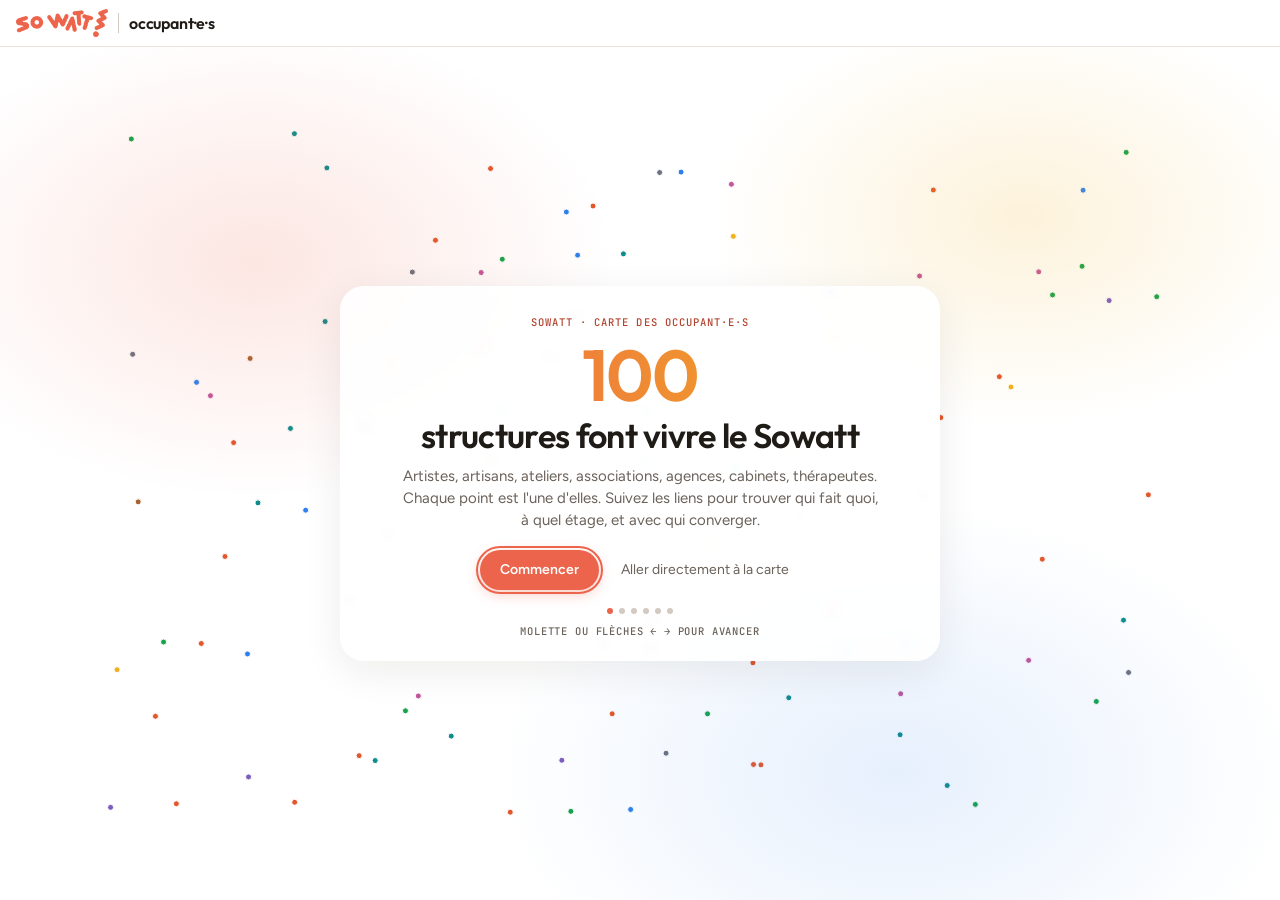
==== commit fff0cfec: "Boutons primaires à l'orange du logo (#EC644B) au lieu du brun Co-Authored-By: Claude Opus 5.5 <nore" ====
--- a/docs/index.html
+++ b/docs/index.html
@@ -191,8 +191,8 @@
 .dhead .dhead-row{display:flex;gap:14px;align-items:flex-start;margin-top:4px}
 .dhead h2{margin-top:8px}
 .dhead .dhead-title{margin:4px 0 10px}
-.btn-lieu{display:inline-flex;align-items:center;gap:6px;background:var(--accent-ink);color:#fff;border-color:transparent;font-weight:600;font-size:12.5px;padding:7px 13px;vertical-align:middle}
-.btn-lieu:hover{filter:brightness(1.08)}
+.btn-lieu{display:inline-flex;align-items:center;gap:6px;background:var(--accent);color:#fff;border-color:transparent;font-weight:600;font-size:12.5px;padding:7px 13px;vertical-align:middle}
+.btn-lieu:hover,.btn-p:hover,.onb .primary:hover{background:#D9553D}
 .dhead .btn-lieu{margin:0 0 6px}
 body.lieu .btn-lieu{background:var(--surface);color:var(--fg);border-color:var(--line-strong)}
 .lg{width:28px;height:28px;border-radius:7px;object-fit:contain;background:#fff;border:1px solid var(--line);flex:none;padding:2px;box-sizing:border-box}
@@ -365,7 +365,7 @@
 .onb .chip .n{font:500 11px var(--font-data);color:var(--muted);margin-left:2px}
 .onb .chip .lg{width:18px;height:18px;border-radius:4px;padding:1px}
 .onb .nav{display:flex;gap:10px;justify-content:center;align-items:center;flex-wrap:wrap}
-.onb .primary{background:var(--accent-ink);color:#fff;border:0;border-radius:999px;padding:10px 20px;font-weight:600;cursor:pointer;box-shadow:0 4px 14px color-mix(in srgb,var(--accent) 35%,transparent)}
+.onb .primary{background:var(--accent);color:#fff;border:0;border-radius:999px;padding:10px 20px;font-weight:600;cursor:pointer;box-shadow:0 4px 14px color-mix(in srgb,var(--accent) 35%,transparent)}
 .onb .primary:disabled{opacity:.45;cursor:default;box-shadow:none}
 .onb .ghost{background:none;border:0;color:var(--muted);cursor:pointer;padding:10px 12px}
 .onb .dots{display:flex;gap:6px;justify-content:center;margin-top:18px}
@@ -432,7 +432,7 @@
 .home .hero h2{font:600 28px/1.12 var(--font-display);letter-spacing:-.025em;margin:0 0 10px;text-wrap:balance}
 .home .hero p{margin:0;color:var(--muted);font-size:15px;max-width:52ch}
 .hero-a{display:flex;gap:10px;flex-wrap:wrap;margin-top:16px}
-.btn-p{background:var(--accent-ink);color:#fff;border:0;border-radius:999px;padding:10px 18px;font:600 14px var(--font-display);cursor:pointer}
+.btn-p{background:var(--accent);color:#fff;border:0;border-radius:999px;padding:10px 18px;font:600 14px var(--font-display);cursor:pointer}
 .btn-p:hover{background:#963726}
 .btn-g{background:var(--surface2);color:var(--fg);border:0;border-radius:999px;padding:10px 16px;font:500 14px inherit;font-family:inherit;cursor:pointer}
 .sec{display:flex;flex-direction:column}
@@ -457,7 +457,7 @@
 .evo span{overflow:hidden;text-overflow:ellipsis;white-space:nowrap}
 .evo .lg{width:20px;height:20px;border-radius:5px;flex:none}
 .evl{align-self:flex-start;font-size:12px;color:var(--muted);background:var(--surface2);border-radius:999px;padding:2px 9px}
-.evl.here{background:var(--accent-ink);color:#fff;font-weight:600}
+.evl.here{background:var(--accent);color:#fff;font-weight:600}
 /* écosystème */
 .ecogrid{display:grid;grid-template-columns:repeat(auto-fill,minmax(220px,1fr));gap:12px}
 .ecogrid>div{display:flex}
